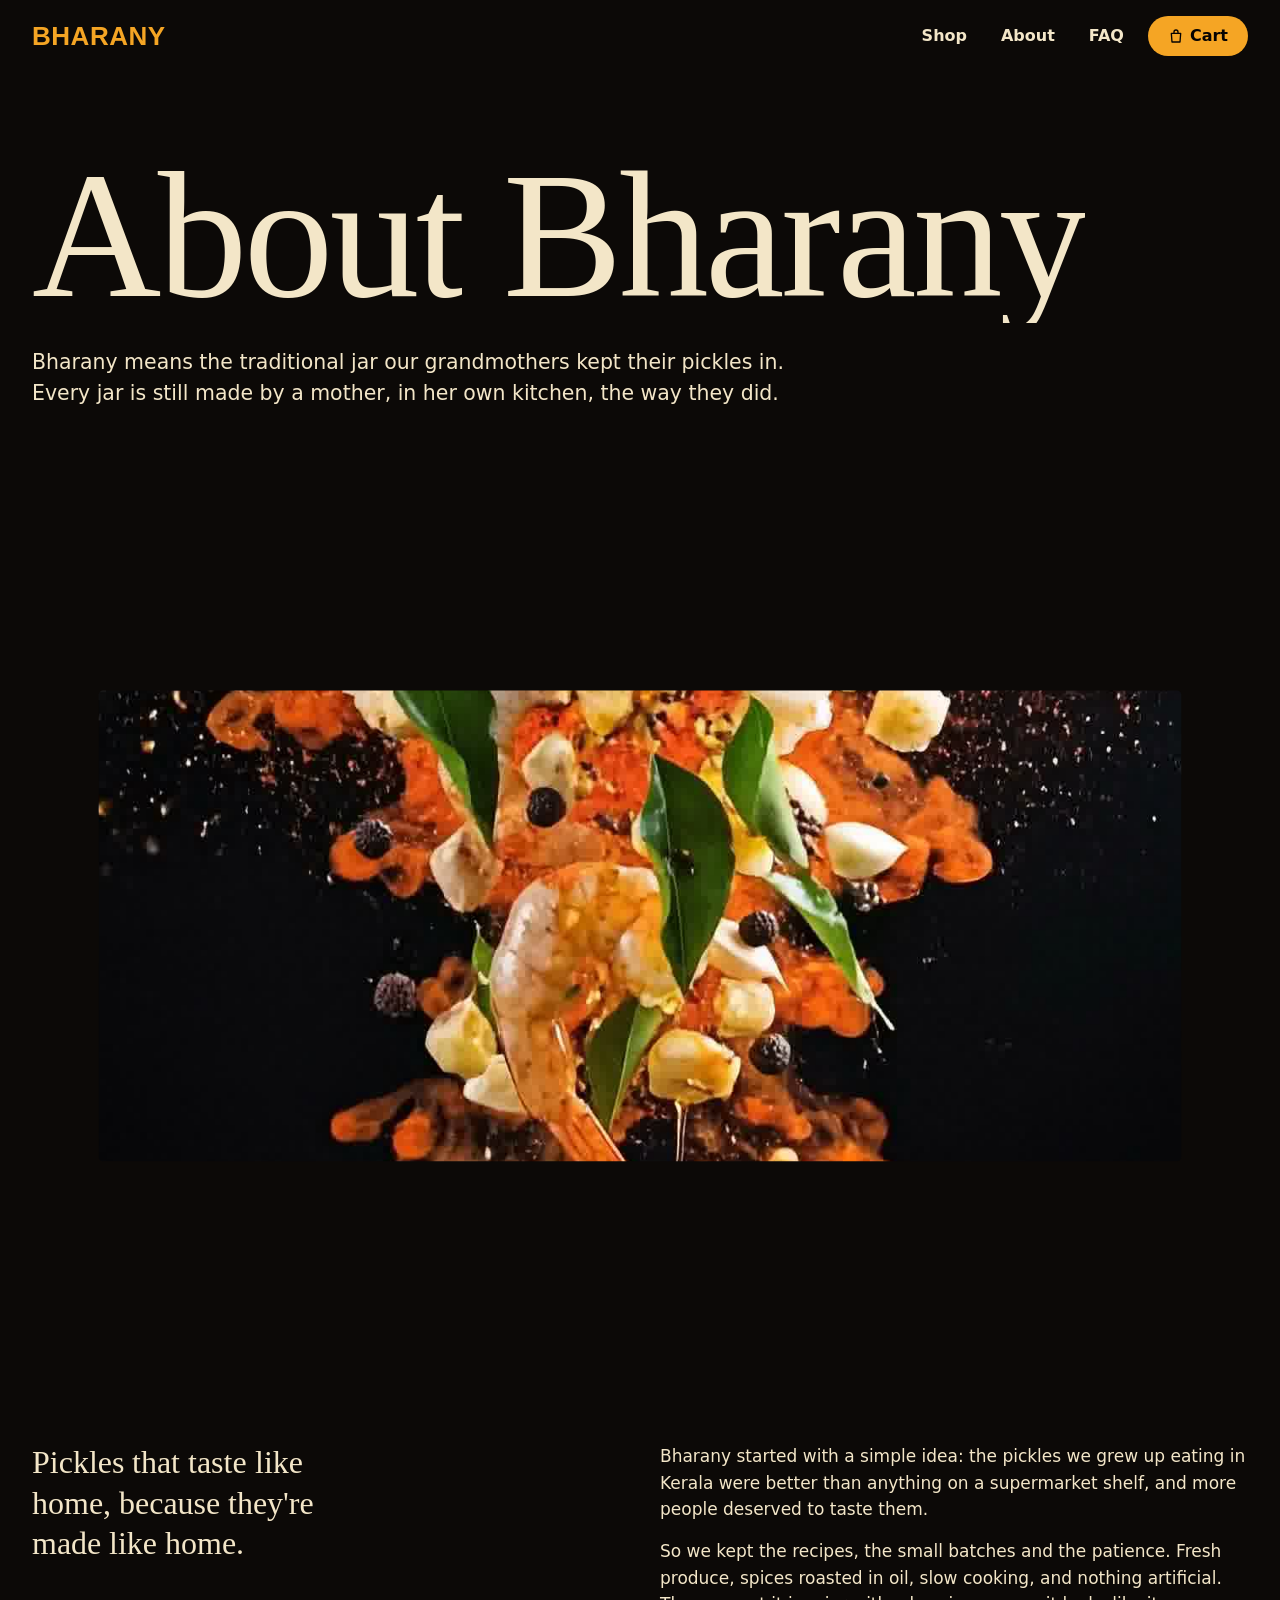
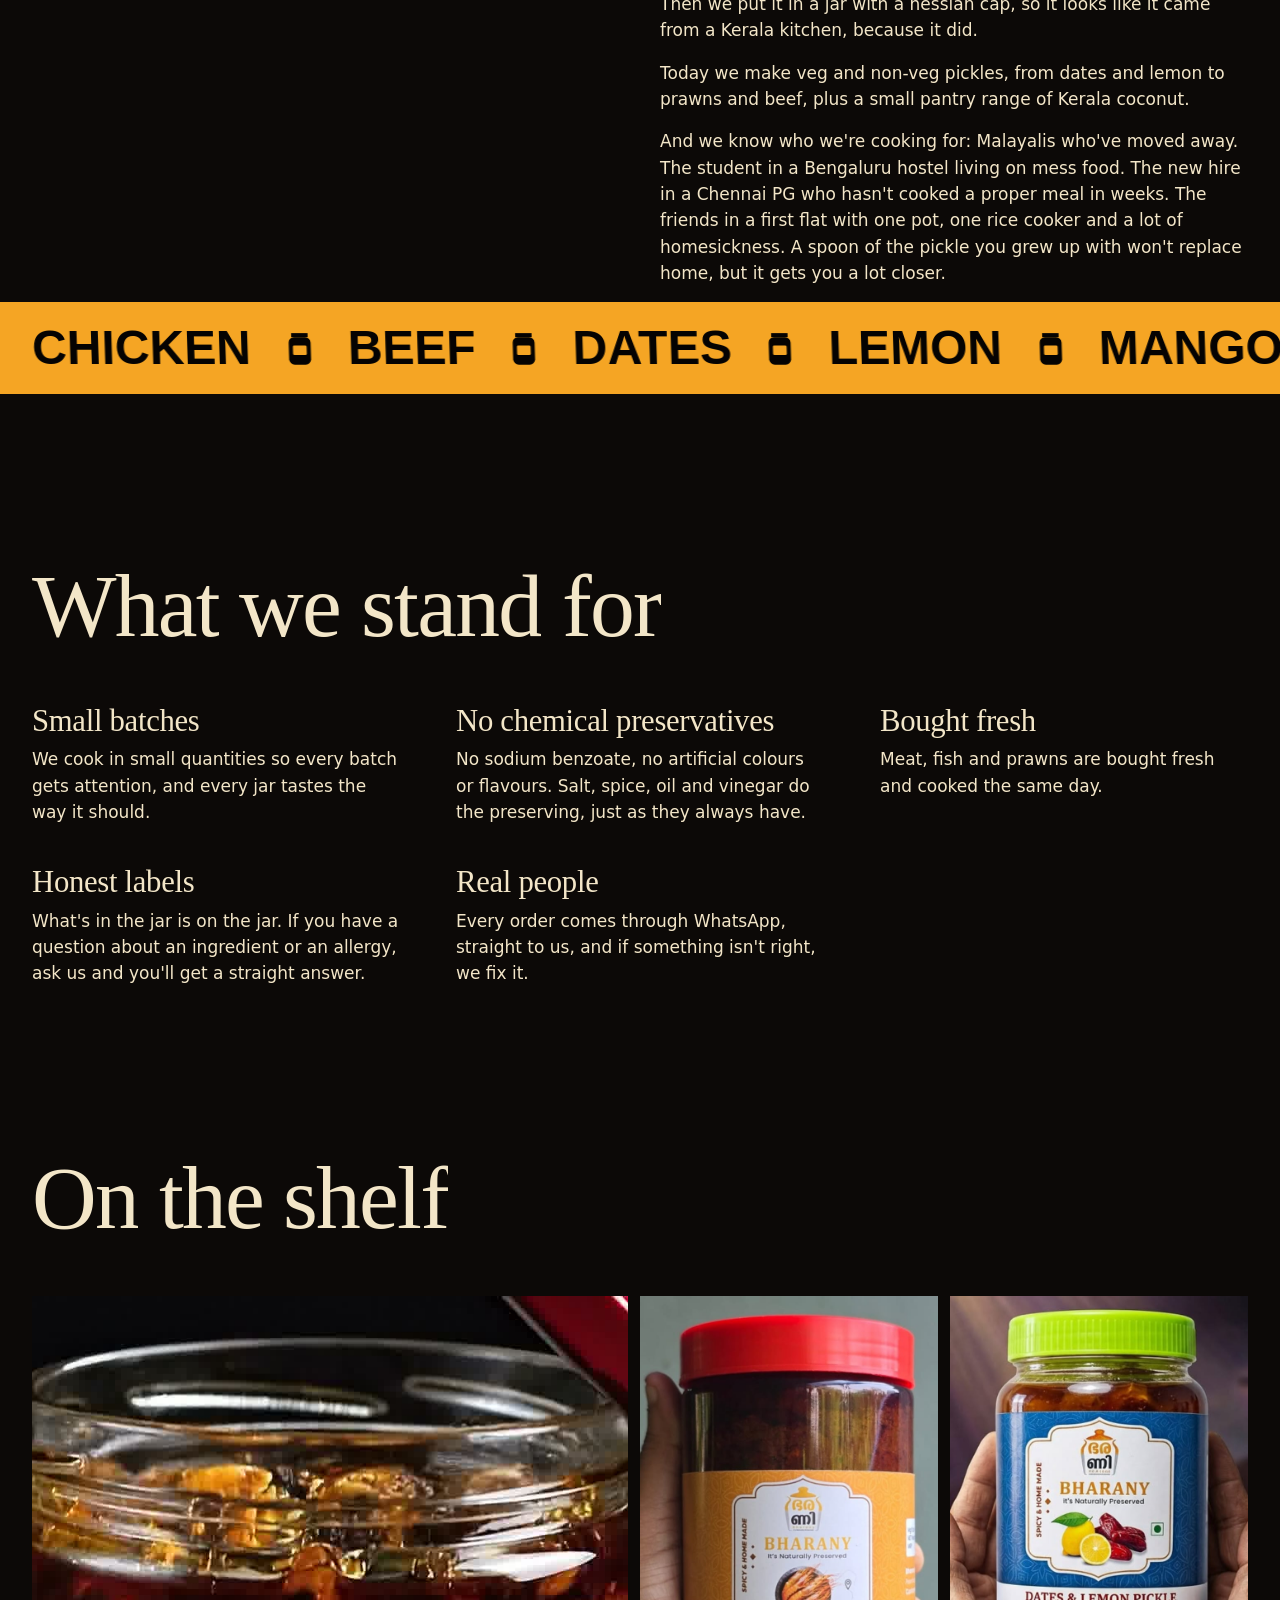
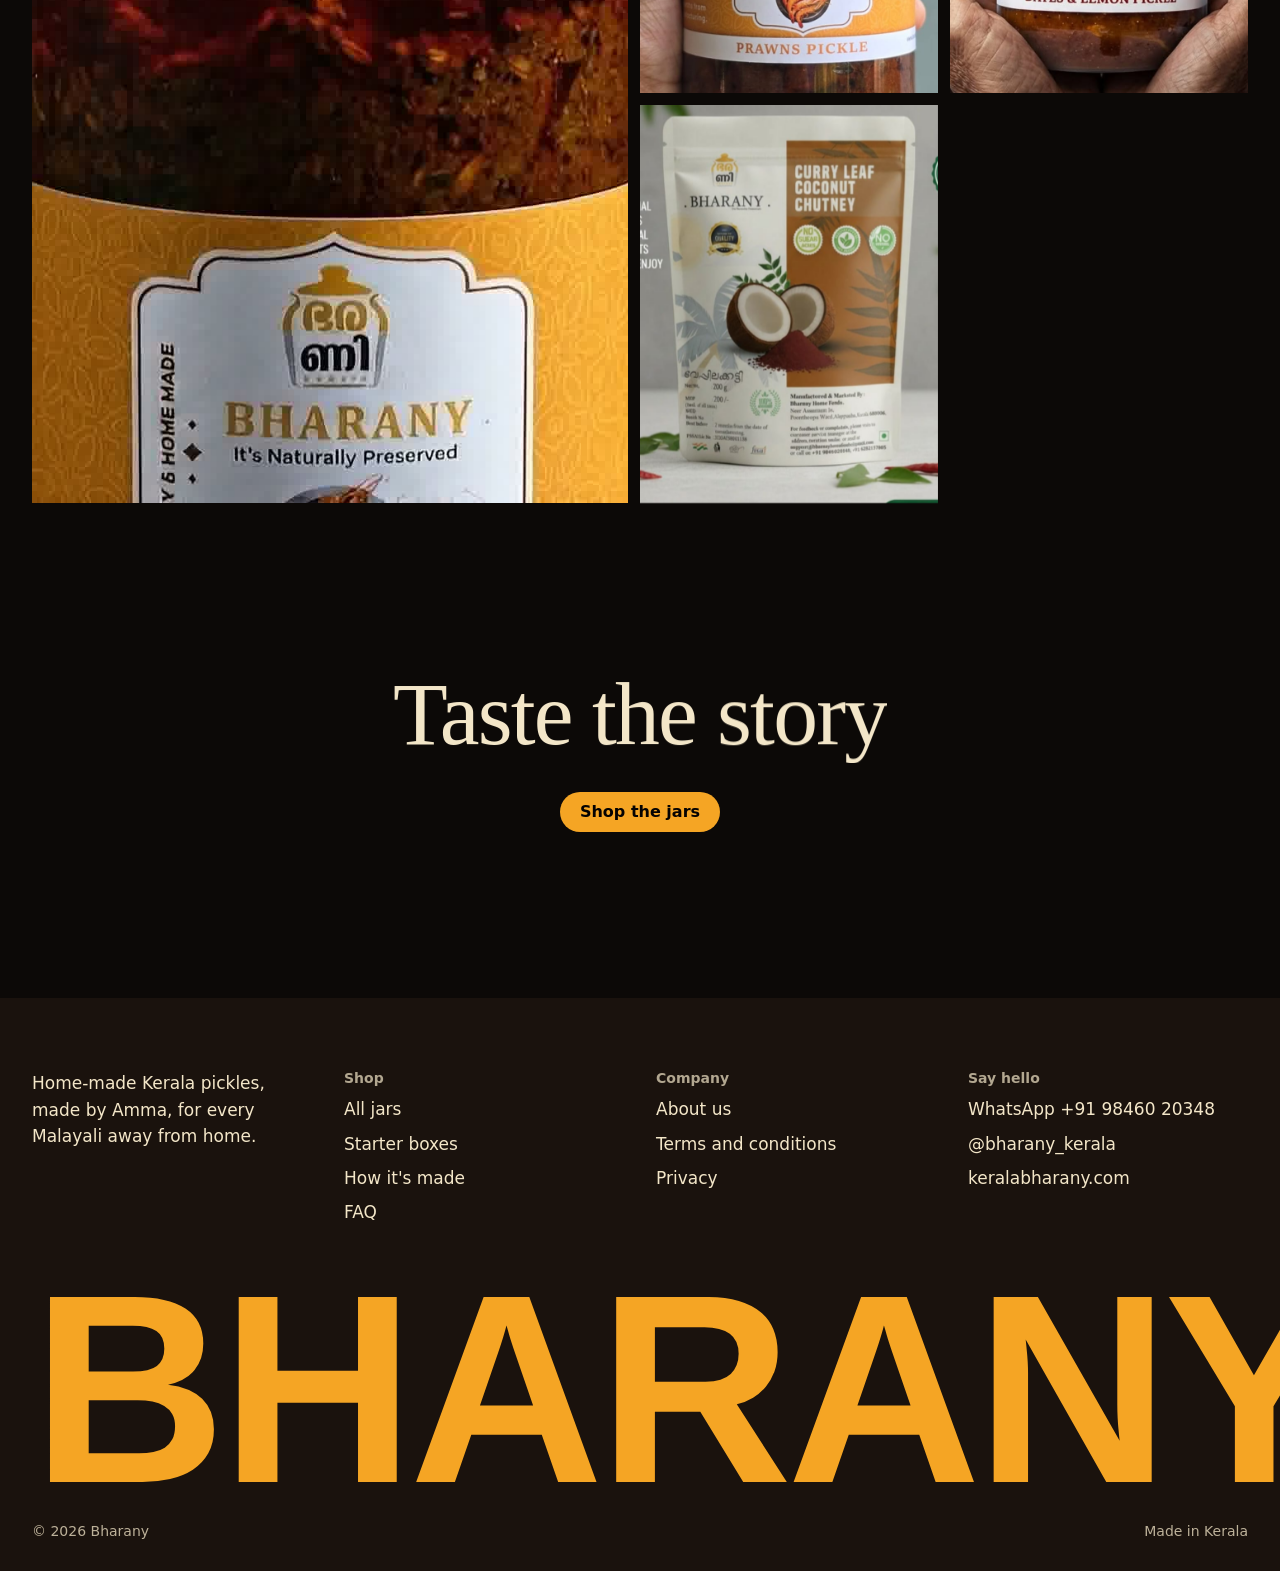
==== about.html @ 0e6d28de "Remove the remaining vibe-coded tells: Inter, 'not X' copy, hover gimmicks - Body face Inter (and Ma" ====
<!doctype html>
<html lang="en">
<head>
<meta charset="utf-8">
<meta name="viewport" content="width=device-width,initial-scale=1">
<meta http-equiv="Content-Security-Policy" content="default-src 'self'; script-src 'self' 'unsafe-inline'; style-src 'self' 'unsafe-inline' https://fonts.googleapis.com; font-src https://fonts.gstatic.com; img-src 'self' data:; connect-src 'self' https://script.google.com https://script.googleusercontent.com; object-src 'none'; base-uri 'self'; form-action 'none'">
<meta name="referrer" content="strict-origin-when-cross-origin">
<title>About Bharany</title>
<meta name="description" content="The story behind Bharany: home-made Kerala pickles for everyone who moved away from home.">
<link rel="canonical" href="https://jesvin97.github.io/-Bharany-/about.html">
<meta property="og:type" content="website">
<meta property="og:site_name" content="Bharany">
<meta property="og:title" content="About Bharany">
<meta property="og:description" content="The story behind Bharany: home-made Kerala pickles for everyone who moved away from home.">
<meta property="og:url" content="https://jesvin97.github.io/-Bharany-/about.html">
<meta property="og:image" content="https://jesvin97.github.io/-Bharany-/img/og.jpg">
<meta property="og:image:width" content="1200">
<meta property="og:image:height" content="630">
<meta property="og:locale" content="en_IN">
<meta name="twitter:card" content="summary_large_image">
<meta name="theme-color" content="#0c0907">
<link rel="preconnect" href="https://fonts.googleapis.com">
<link href="https://fonts.googleapis.com/css2?family=Antonio:wght@700&family=Fraunces:opsz,wght@9..144,500;9..144,600&family=Anek+Malayalam:wght@400;500;600&display=swap" rel="stylesheet">
<link rel="stylesheet" href="css/site.css">
<style>
.hero-img{height:78svh;overflow:hidden;position:relative;margin:var(--gap) var(--margin) 0}
.hero-img img{width:100%;height:130%;object-fit:cover;object-position:50% 40%}
.split{display:grid;gap:40px;grid-template-columns:1fr}
.split p{margin-bottom:16px}
.big{font:500 clamp(24px,2.5vw,34px)/1.2 var(--display);max-width:22ch}
@media(min-width:900px){.split{grid-template-columns:1fr 1fr}}
.values{list-style:none;padding:0;display:grid;gap:40px 56px;grid-template-columns:repeat(auto-fit,minmax(300px,1fr))}
.values h3{margin-bottom:8px}
.pics{display:grid;gap:12px;grid-template-columns:2fr 1fr 1fr}
.pics img{aspect-ratio:3/4;object-fit:cover;width:100%;height:100%}
.pics img:first-child{grid-row:span 2;aspect-ratio:auto}
@media(max-width:700px){.pics{grid-template-columns:1fr 1fr}.pics img:first-child{grid-column:span 2;grid-row:auto;aspect-ratio:4/3}}
</style>
</head>
<body>
<div class="progress"></div>
<nav>
  <a class="brand" href="index.html">BHARANY</a>
  <div class="links" id="menu">
    <a class="btn" href="index.html#products">Shop</a>
    <a class="btn m-only" href="index.html#missing-home">Starter boxes</a>
    <a class="btn m-only" href="index.html#care">Jar care</a>
    <a class="btn" href="about.html">About</a>
    <a class="btn" href="index.html#faq">FAQ</a>
    <a class="m-only wa" href="https://wa.me/919846020348" target="_blank" rel="noopener">Questions? WhatsApp +91 98460 20348</a>
  </div>
  <div class="nav-r">
    <button class="btn fill cart-btn" data-open-cart aria-label="Open cart"><svg class="bag" viewBox="0 0 24 24" aria-hidden="true"><path d="M5 8h14l-1 13H6zM9 8V6a3 3 0 0 1 6 0v2" fill="none" stroke="currentColor" stroke-width="2" stroke-linejoin="round"/></svg>Cart<span class="badge" data-cart-count hidden>0</span></button>
    <button class="btn menu-btn" aria-expanded="false" aria-controls="menu">Menu</button>
  </div>
</nav>

<section class="page-head">
  <h1 data-split>About Bharany</h1>
  <p class="lede" data-rv>Bharany means the traditional jar our grandmothers kept their pickles in. Every jar is still made by a mother, in her own kitchen, the way they did.</p>
</section>

<div class="hero-img"><img src="img/13.jpg" alt="Prawn, garlic, curry leaf and chilli" data-speed=".2"></div>

<section class="split">
  <p class="big" data-split>Pickles that taste like home, because they're made like home.</p>
  <div>
    <p data-rv>Bharany started with a simple idea: the pickles we grew up eating in Kerala were better than anything on a supermarket shelf, and more people deserved to taste them.</p>
    <p data-rv>So we kept the recipes, the small batches and the patience. Fresh produce, spices roasted in oil, slow cooking, and nothing artificial. Then we put it in a jar with a hessian cap, so it looks like it came from a Kerala kitchen, because it did.</p>
    <p data-rv>Today we make veg and non-veg pickles, from dates and lemon to prawns and beef, plus a small pantry range of Kerala coconut.</p>
    <p data-rv>And we know who we're cooking for: Malayalis who've moved away. The student in a Bengaluru hostel living on mess food. The new hire in a Chennai PG who hasn't cooked a proper meal in weeks. The friends in a first flat with one pot, one rice cooker and a lot of homesickness. A spoon of the pickle you grew up with won't replace home, but it gets you a lot closer.</p>
  </div>
</section>
<div class="marquee" aria-hidden="true"><div class="track" id="track"></div></div>

<section>
  <h2 data-split>What we stand for</h2>
  <ul class="values">
    <li data-rv><h3>Small batches</h3><p>We cook in small quantities so every batch gets attention, and every jar tastes the way it should.</p></li>
    <li data-rv><h3>No chemical preservatives</h3><p>No sodium benzoate, no artificial colours or flavours. Salt, spice, oil and vinegar do the preserving, just as they always have.</p></li>
    <li data-rv><h3>Bought fresh</h3><p>Meat, fish and prawns are bought fresh and cooked the same day.</p></li>
    <li data-rv><h3>Honest labels</h3><p>What's in the jar is on the jar. If you have a question about an ingredient or an allergy, ask us and you'll get a straight answer.</p></li>
    <li data-rv><h3>Real people</h3><p>Every order comes through WhatsApp, straight to us, and if something isn't right, we fix it.</p></li>
  </ul>
</section>

<section>
  <h2 data-split>On the shelf</h2>
  <div class="pics">
    <img data-rv src="img/14.jpg" alt="Open prawns pickle jar" loading="lazy" style="object-position:50% 20%">
    <img data-rv src="img/6.jpg" alt="Prawns pickle" loading="lazy" style="object-position:50% 24%">
    <img data-rv src="img/1.jpg" alt="Dates and lemon pickle" loading="lazy" style="object-position:50% 39%">
    <img data-rv src="img/9.jpg" alt="Curry leaf coconut chutney" loading="lazy" style="object-position:50% 34%">
  </div>
</section>

<section class="cta">
  <h2 data-split>Taste the story</h2>
  <a class="btn fill" href="index.html#products">Shop the jars</a>
</section>
<footer>
  <div class="foot">
    <div><p>Home-made Kerala pickles, made by Amma, for every Malayali away from home.</p></div>
    <div><h4>Shop</h4><ul><li><a href="index.html#products">All jars</a></li><li><a href="index.html#missing-home">Starter boxes</a></li><li><a href="index.html#story">How it's made</a></li><li><a href="index.html#faq">FAQ</a></li></ul></div>
    <div><h4>Company</h4><ul><li><a href="about.html">About us</a></li><li><a href="terms.html">Terms and conditions</a></li><li><a href="terms.html#privacy">Privacy</a></li></ul></div>
    <div><h4>Say hello</h4><ul><li><a href="https://wa.me/919846020348" target="_blank" rel="noopener">WhatsApp +91 98460 20348</a></li><li><a href="https://www.instagram.com/bharany_kerala">@bharany_kerala</a></li><li><a href="https://www.keralabharany.com">keralabharany.com</a></li></ul></div>
  </div>
  <p class="foot-name" aria-hidden="true">BHARANY</p>
  <div class="legal"><span>© <span data-year></span> Bharany</span><span>Made in Kerala</span></div>
</footer>
<div class="curtain" aria-hidden="true">BHARANY</div>
<script src="vendor/gsap.min.js"></script>
<script src="vendor/ScrollTrigger.min.js"></script>
<script src="vendor/lenis.min.js"></script>
<script src="js/motion.js"></script>
<script src="js/shop.js"></script>
<script>
const {gsap:G,reduced}=SITE;
if(G&&!reduced){
  G.from('.hero-img',{clipPath:'inset(30% 10% 30% 10% round 8px)',ease:'none',scrollTrigger:{trigger:'.hero-img',start:'top bottom',end:'top 20%',scrub:true}});
}
</script>
</body>
</html>
---- css/site.css ----
/* Shared styles for every page.
   Locks (keep these on every edit):
   - Colour: one ground (near-black), one ink (cream), one accent (label mustard) for actions, prices and the wordmark.
     The only other colours are semantic: the veg/non-veg marks and form errors.
   - Shape: surfaces and pictures are square-cornered; controls (buttons, chips, the quantity stepper) are full pills.
   - Theme: dark on every page. No section flips to light.
   - No eyebrows, index numbers, thin rules, gradients, glows, glass or emoji in the interface. */
:root{
  --ground:#0c0907; --ink:#f3e6c8; --accent:#f5a524; --surface:#1a120d; --surface-2:#241911; --deep:#050302;
  --veg:#3f9b3a; --nonveg:#b3361b; --error:#ff8a65;
  --brand:'Antonio','Bebas Neue',Impact,sans-serif;   /* the BHARANY logotype only */
  --display:'Fraunces',Georgia,'Times New Roman',serif; /* section headings */
  --body:'Anek Malayalam',system-ui,sans-serif; /* one face for English and Malayalam, by Ek Type (India) */
  --ease:cubic-bezier(.2,.7,.2,1);
  /* five sizes do the work */
  --t-display:clamp(88px,22vw,300px); --t-h2:clamp(44px,7vw,96px); --t-h3:clamp(24px,2.4vw,32px); --t-body:17px; --t-small:14px;
  --gap:clamp(120px,13vw,200px); --margin:clamp(16px,3vw,32px);
}
*{box-sizing:border-box;margin:0}
html.lenis,html.lenis body{height:auto}
.lenis.lenis-smooth{scroll-behavior:auto!important}
.lenis.lenis-stopped{overflow:hidden}
body{background:var(--ground);color:var(--ink);font:400 var(--t-body)/1.55 var(--body);overflow-x:hidden}
a{color:inherit;text-decoration:none}
img{display:block;max-width:100%}
p{max-width:62ch}
:focus-visible{outline:2px solid var(--accent);outline-offset:3px}
h1,h2,h3{font-family:var(--display);font-weight:500;color:var(--ink);letter-spacing:-.02em}
h2{font-size:var(--t-h2);line-height:1;margin-bottom:clamp(28px,4vw,48px)}
h3{font-size:var(--t-h3);line-height:1.12;letter-spacing:-.01em}
.lede{font-size:clamp(18px,1.6vw,22px);line-height:1.5}
.small{font-size:var(--t-small);line-height:1.5;color:var(--ink);opacity:.75}

/* controls: full pills, flat fills */
.btn{display:inline-block;font:600 16px/1 var(--body);cursor:pointer;border:0;padding:12px 20px;border-radius:9999px;
  background:var(--surface-2);color:var(--ink);transition:background .15s,color .15s,transform .15s}
.btn:hover{background:#33241a}
.btn:active{transform:scale(.97)}
.btn.fill,.btn[aria-pressed=true]{background:var(--accent);color:var(--deep)}
.btn.fill:hover{background:#ffb83d}
.btn.block{display:block;width:100%;text-align:center;padding:16px}
.tag{font:600 14px/1 var(--body);color:var(--ink);background:var(--surface-2);padding:6px 10px;border-radius:9999px;width:fit-content;display:inline-flex;align-items:center}

/* nav: one line, wordmark + a few links + cart. Hides on scroll down (motion.js) */
nav{position:fixed;inset:0 0 auto 0;z-index:20;display:flex;gap:10px;align-items:center;padding:14px var(--margin);height:72px;transition:transform .4s var(--ease),background .3s}
nav.solid{background:var(--ground)}
nav.away{transform:translateY(-110%)}
.brand{font:700 26px/1 var(--brand);letter-spacing:.02em;color:var(--accent)}
.links{display:flex;gap:6px;margin-left:auto}
.links .btn{background:none;padding:10px 14px}
.links .btn:hover{background:var(--surface-2)}
.nav-r{display:flex;gap:8px;align-items:center}
.m-only{display:none}
.cart-btn{position:relative}
.badge{position:absolute;top:-6px;right:-6px;min-width:22px;height:22px;border-radius:11px;background:var(--accent);color:var(--deep);font:700 13px/22px var(--body);text-align:center;padding:0 5px}
.badge[hidden]{display:none}
.menu-btn{display:none}
.bag{width:16px;height:16px;vertical-align:-3px;margin-right:6px}
.progress{position:fixed;inset:0 0 auto;height:3px;background:var(--accent);transform-origin:0 50%;transform:scaleX(0);z-index:30}

section{max-width:1440px;margin:auto;padding:var(--gap) var(--margin) 0}
/* a whole band in the surface tone, edge to edge; separates sections without a line */
.band{background:var(--surface);margin-top:var(--gap)}
.band>section{padding-top:var(--gap);padding-bottom:var(--gap)}

/* split-text: words slide up out of a clipped line */
.w{display:inline-block;overflow:hidden;vertical-align:top;padding-bottom:.06em}
.w>span{display:inline-block;will-change:transform}

.marquee{overflow:hidden;padding:22px 0;background:var(--accent);color:var(--deep)}
.track{display:flex;gap:32px;width:max-content;font:700 clamp(28px,4vw,48px)/1 var(--brand);text-transform:uppercase;align-items:center;will-change:transform}
.track span{display:flex;align-items:center;gap:32px;white-space:nowrap}
.track svg{height:.8em;width:auto}

/* inner page header */
.page-head{padding-top:160px}
.page-head h1{font-size:clamp(64px,14vw,190px);line-height:.85;margin-bottom:24px}

/* long-form text (terms) */
.prose{max-width:760px;margin:auto;font-size:var(--t-body);line-height:1.65}
.prose h2{font-size:clamp(28px,4vw,40px);margin:64px 0 16px}
.prose p,.prose ul{margin-bottom:14px}
.prose ul{padding-left:20px}
.prose a{color:var(--accent);text-decoration:underline}
.toc{display:flex;flex-wrap:wrap;gap:8px;margin-bottom:32px}

/* FAQ: each question is its own filled block, no rules between rows */
.faq-list{display:grid;gap:8px}
.faq details{background:var(--surface);padding:22px 24px}
.faq summary{font:500 var(--t-h3)/1.2 var(--display);cursor:pointer;list-style:none;display:flex;justify-content:space-between;gap:16px}
.faq summary::-webkit-details-marker{display:none}
.faq summary::after{content:"+";color:var(--accent);transition:transform .3s var(--ease)}
.faq details[open] summary::after{transform:rotate(45deg)}
.faq .a{overflow:hidden}
.faq .a p{padding-top:12px}

.cta{text-align:center;padding-bottom:var(--gap)}
.cta h2{margin-bottom:28px}
.cta p{margin:18px auto 0}
footer{background:var(--surface);padding:72px var(--margin) 28px}
.foot{max-width:1440px;margin:auto;display:grid;gap:32px;grid-template-columns:repeat(auto-fit,minmax(200px,1fr))}
footer h4{font:600 var(--t-small) var(--body);opacity:.7;margin-bottom:10px}
footer ul{list-style:none;padding:0;display:grid;gap:8px}
footer a:hover{color:var(--accent)}
.foot-name{max-width:1440px;margin:56px auto 0;font:700 clamp(80px,21vw,320px)/.8 var(--brand);color:var(--accent);letter-spacing:-.02em}
.legal{max-width:1440px;margin:24px auto 0;display:flex;justify-content:space-between;flex-wrap:wrap;gap:8px;font-size:var(--t-small);opacity:.75}

/* page-transition curtain */
.curtain{position:fixed;inset:0;background:var(--accent);z-index:50;transform:scaleY(0);transform-origin:50% 100%;pointer-events:none;
  display:grid;place-items:center;font:700 clamp(48px,10vw,120px)/1 var(--brand);color:var(--deep)}
@media(prefers-reduced-motion:reduce){.curtain{display:none}nav{transition:none}}

/* phones: full-screen menu */
@media(max-width:760px){
  nav{padding:12px 16px;height:64px}
  .menu-btn{display:inline-block}
  .links{position:fixed;inset:0;z-index:-1;background:var(--ground);flex-direction:column;justify-content:center;align-items:flex-start;gap:2px;padding:96px 24px 40px;margin:0;
    visibility:hidden;clip-path:circle(0 at calc(100% - 40px) 34px);transition:clip-path .6s var(--ease),visibility 0s .6s}
  .links.open{visibility:visible;clip-path:circle(150% at calc(100% - 40px) 34px);transition:clip-path .6s var(--ease)}
  .links .m-only{display:inline-block}
  .links .wa{margin-top:28px;font-size:16px;text-decoration:underline}
  .nav-r{margin-left:auto}
  .links .btn{padding:4px 0;font:500 clamp(40px,11vw,56px)/1.15 var(--display);background:none!important}
  nav.menu-open{transform:none!important;background:transparent}
  .page-head{padding-top:120px}
  .band>section{padding-bottom:var(--gap)}
}
@media(prefers-reduced-motion:reduce){.links{transition:none!important}}

/* cart drawer */
.drawer{position:fixed;inset:0;z-index:40}
.drawer[hidden]{display:none}
.drawer-bg{position:absolute;inset:0;background:#000c}
.drawer-panel{position:absolute;inset:0 0 0 auto;width:min(440px,100vw);background:var(--surface);display:flex;flex-direction:column}
.drawer-panel>header,.drawer-panel>footer{padding:20px;display:flex;flex-direction:column;gap:10px}
.drawer-panel>header{flex-direction:row;justify-content:space-between;align-items:center}
.drawer-panel>footer{background:var(--surface-2)}
.drawer-panel h3{font-size:36px}
.drawer-items{flex:1;overflow:auto;padding:4px 20px;overscroll-behavior:contain;display:grid;gap:8px;align-content:start}
.line{display:grid;grid-template-columns:64px 1fr auto;gap:12px;align-items:center;padding:10px;background:var(--surface-2)}
.line img{width:64px;height:80px;object-fit:cover}
.line b{font:600 18px/1.2 var(--display);display:block}
.line small{display:block;margin:4px 0 8px;font-size:var(--t-small);opacity:.8}
.qty{display:inline-flex;align-items:center;background:var(--ground);border-radius:9999px}
.qty button{background:none;border:0;color:var(--ink);font:700 18px var(--body);width:38px;height:36px;cursor:pointer}
.qty span{min-width:22px;text-align:center}
.sum{display:flex;justify-content:space-between;font:600 22px var(--display)}
.note{font-size:var(--t-small);line-height:1.5;opacity:.8}
.empty{padding:40px 0;text-align:center}
.toast{position:fixed;left:50%;top:84px;transform:translate(-50%,-30px);opacity:0;background:var(--accent);color:var(--deep);padding:12px 20px;border-radius:9999px;font:600 16px var(--body);z-index:45;transition:transform .4s var(--ease),opacity .4s,visibility 0s .4s;visibility:hidden;max-width:calc(100vw - 32px);text-align:center}
.toast.on{transform:translate(-50%,0);opacity:1;visibility:visible;transition:transform .4s var(--ease)}

/* forms: real fields keep their outline */
select,input,textarea{font:400 16px var(--body);color:var(--ink);background:var(--deep);border:1px solid #f3e6c844;border-radius:0;padding:12px;width:100%}
select:focus,input:focus,textarea:focus{border-color:var(--accent);outline:none}
label{display:flex;flex-direction:column;gap:6px;font:600 var(--t-small) var(--body)}
.resize{width:auto;padding:3px 6px;font-size:14px;display:inline-block;margin-right:2px}

/* sale bar: a real, time-limited offer switched on in the settings sheet */
.salebar{position:fixed;inset:0 0 auto;z-index:25;height:48px;display:flex;align-items:center;justify-content:center;gap:16px;padding:0 var(--margin);background:var(--accent);color:var(--deep);font-size:var(--t-small)}
.salebar b{font-weight:600}
.salebar .cd{font-variant-numeric:tabular-nums;font-weight:600}
.salebar .btn{background:var(--deep);color:var(--accent);padding:8px 14px}
.has-sale nav{top:48px}
.has-sale .page-head{padding-top:200px}
@media(max-width:560px){.salebar{gap:10px;height:52px;justify-content:space-between}.salebar .cd>span:first-child{display:none}.salebar b{max-width:40%;line-height:1.2}}

/* phone bottom bar: Shop, Boxes, Cart, WhatsApp */
.tabbar{display:none}
@media(max-width:760px){
  .tabbar{display:grid;grid-template-columns:repeat(4,1fr);position:fixed;inset:auto 0 0;z-index:22;background:var(--surface);padding:6px 16px calc(6px + env(safe-area-inset-bottom))}
  .tabbar a,.tabbar button{display:flex;align-items:center;justify-content:center;gap:6px;min-height:48px;font:600 15px var(--body);color:var(--ink);background:none;border:0;border-radius:9999px;cursor:pointer}
  .tabbar button{background:var(--accent);color:var(--deep)}
  .tab-count{background:var(--deep);color:var(--accent);border-radius:11px;min-width:22px;height:22px;font-size:13px;line-height:22px}
  .tab-count[hidden]{display:none}
  body{padding-bottom:72px}
  .nav-r .cart-btn{display:none}
  .toast{top:auto;bottom:88px}
}
.has-sale .hero-copy{top:calc(13svh + 48px)}
@media(max-width:560px){.has-sale .hero-copy{top:calc(13svh + 52px)}}
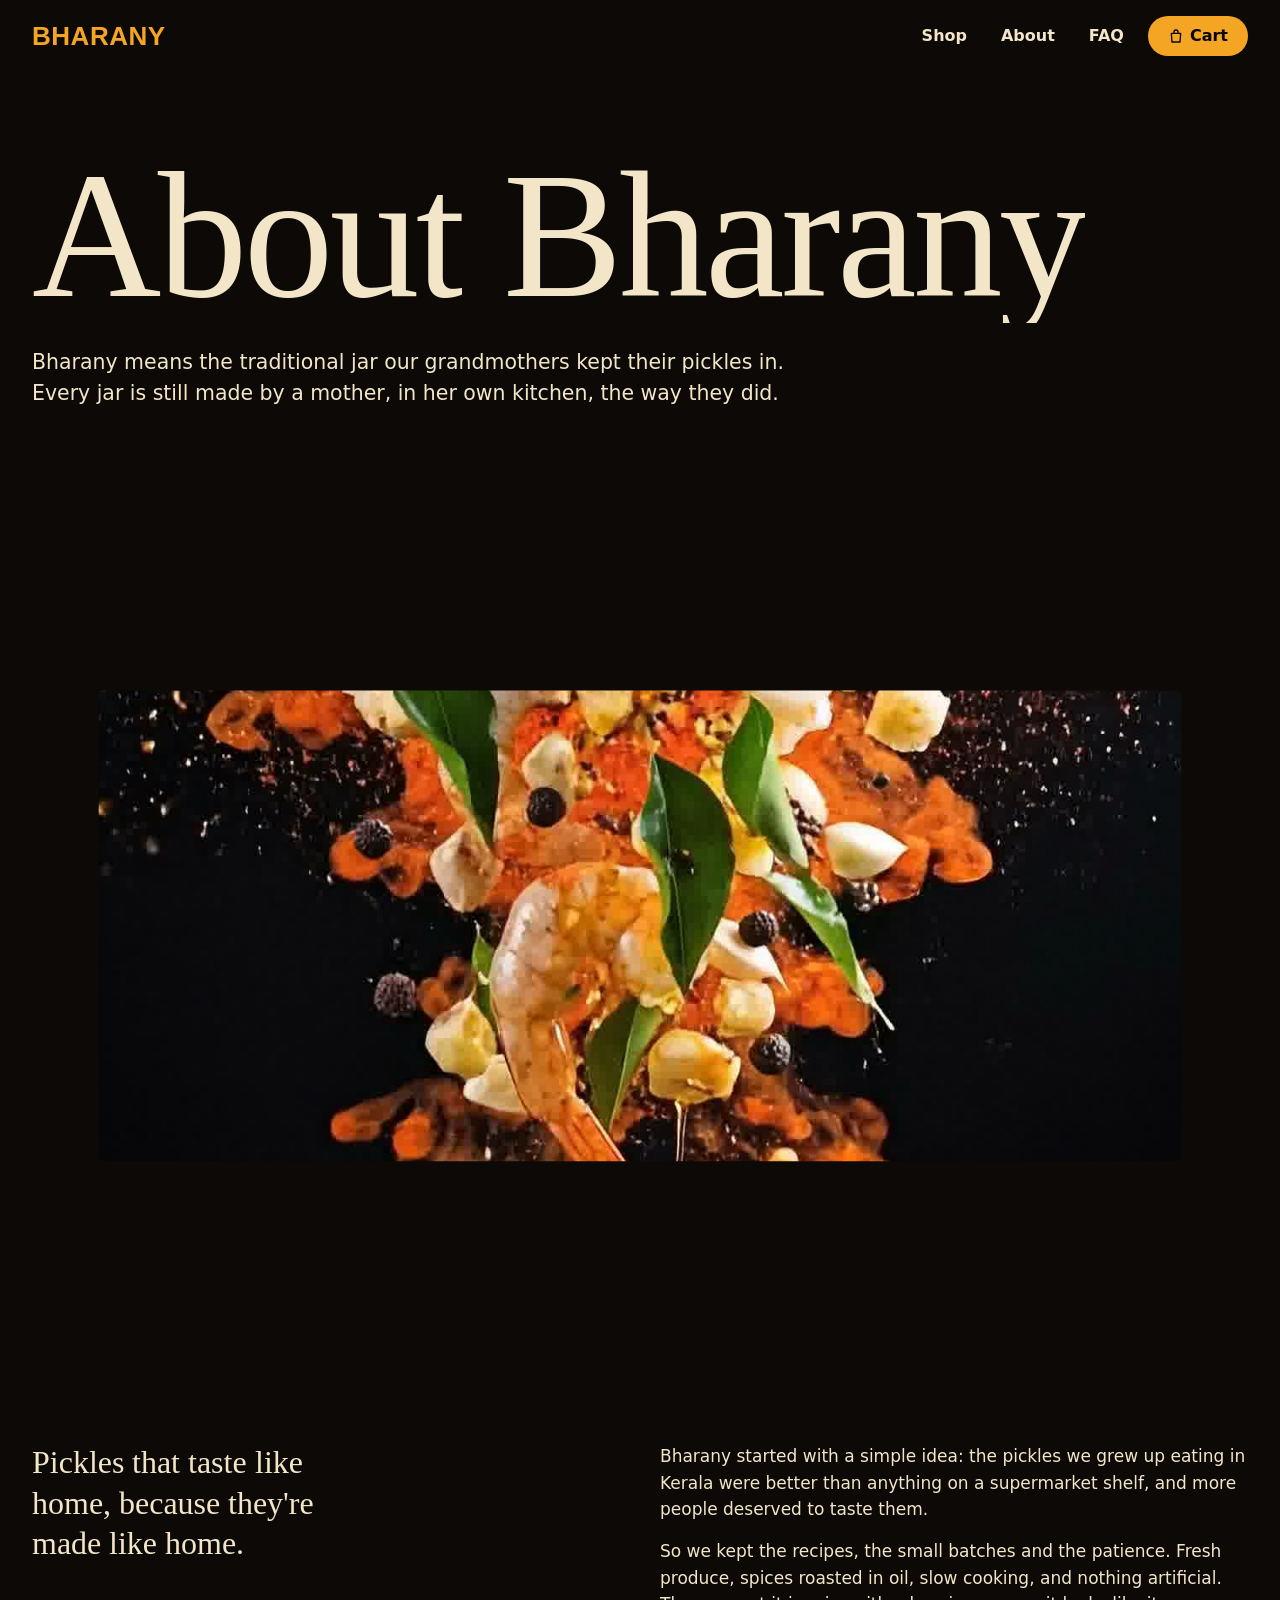
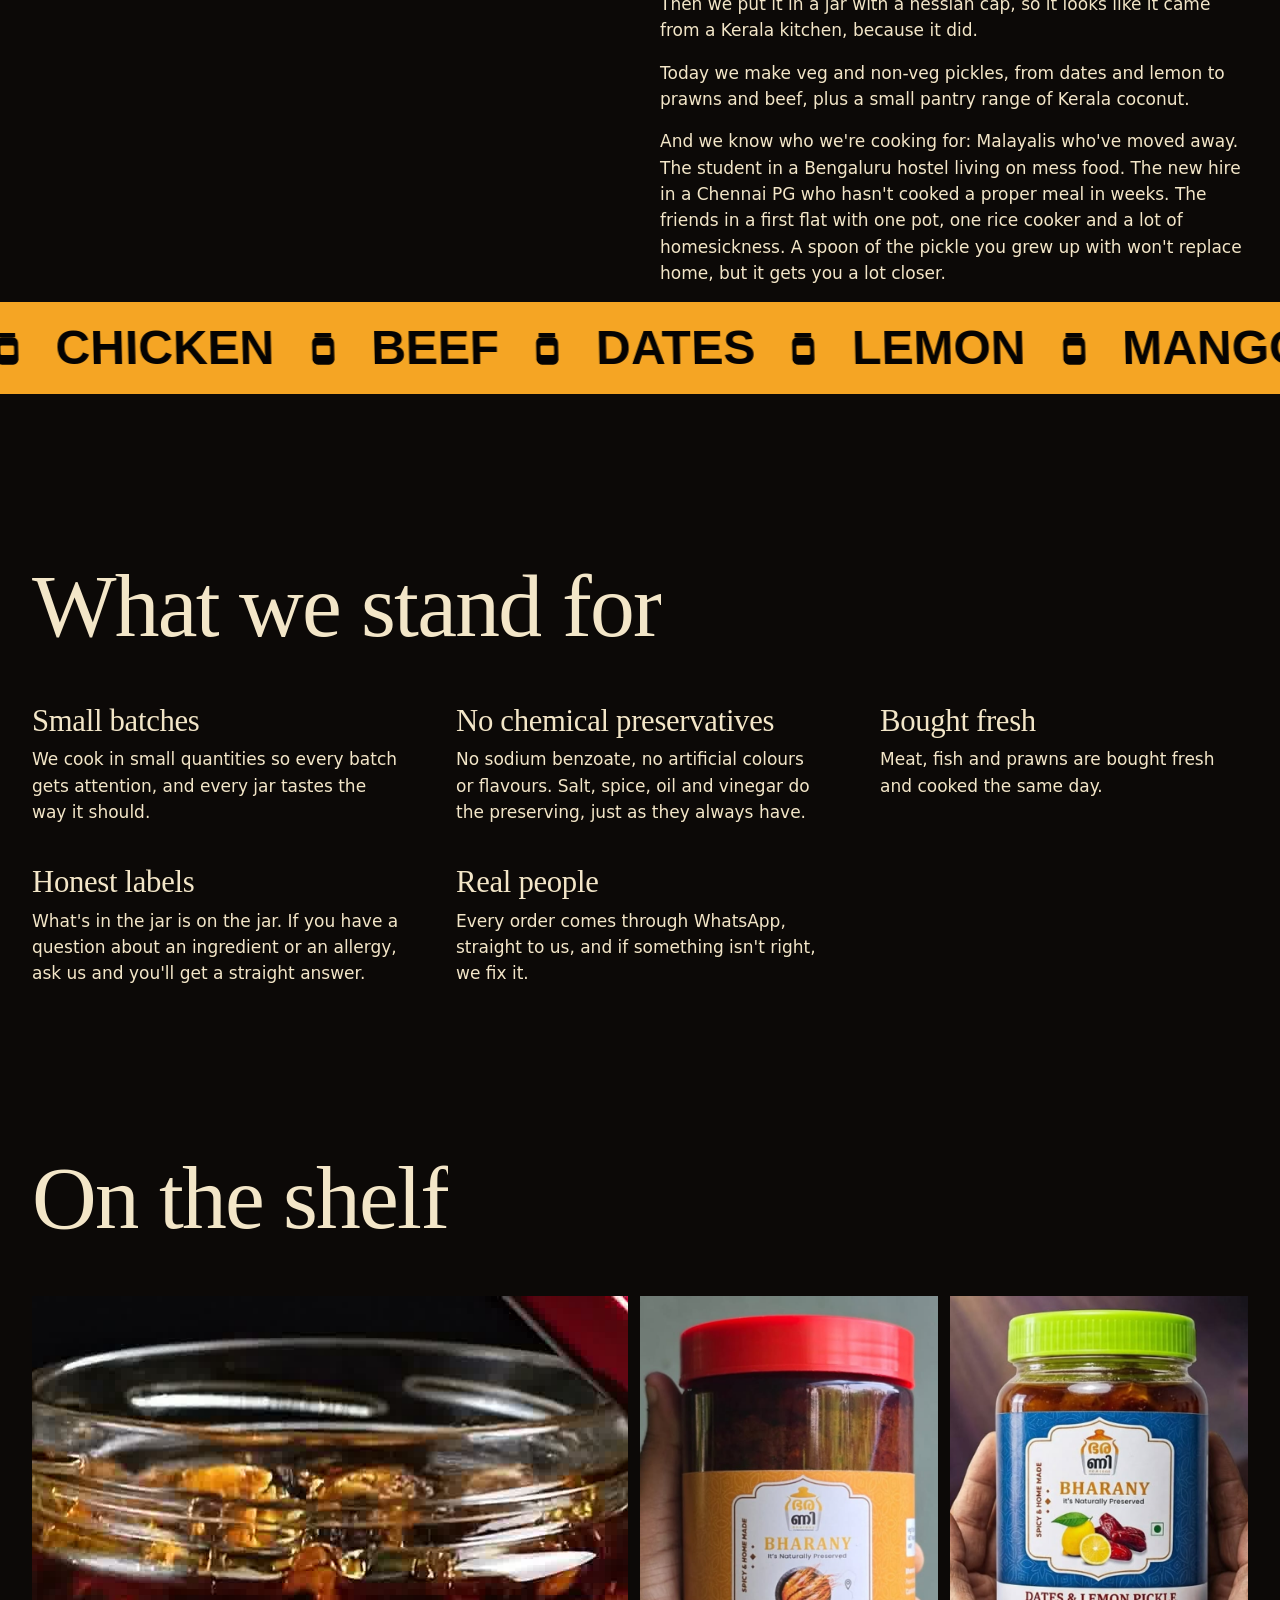
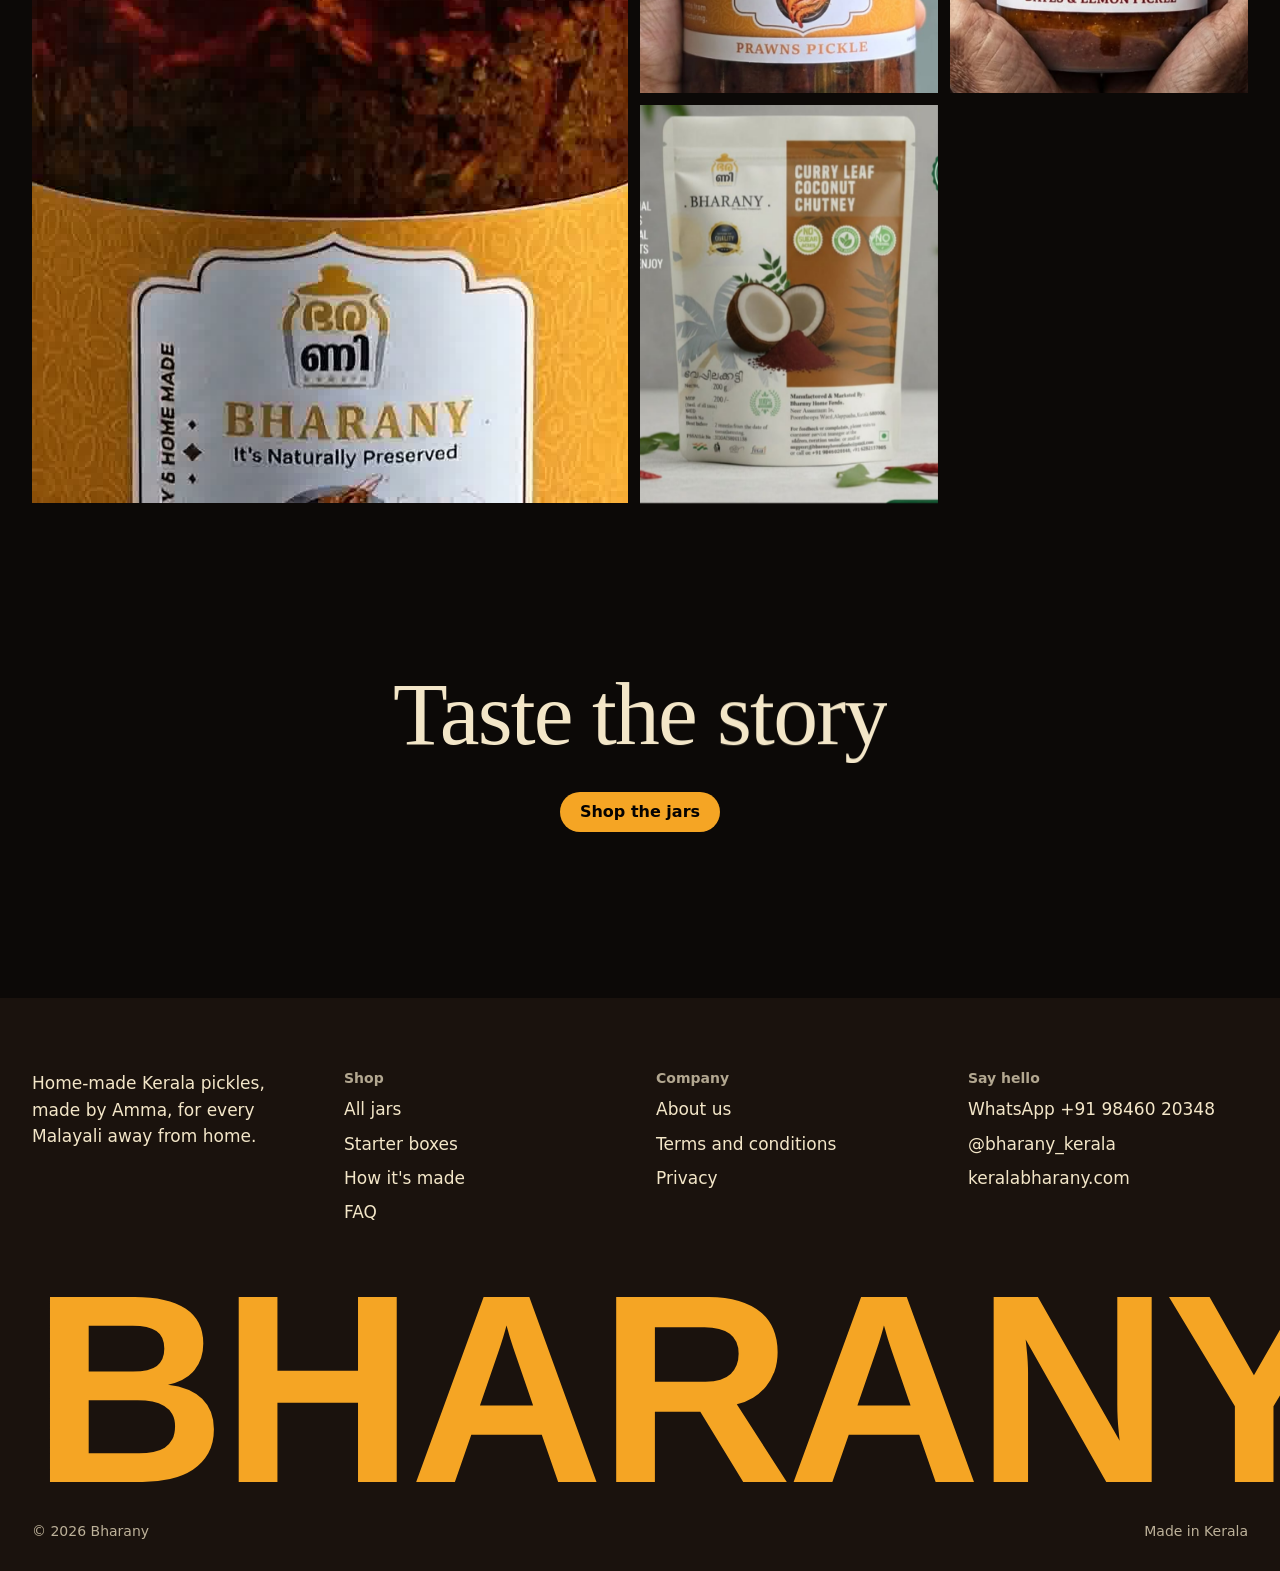
==== commit 28e42844: "Terms and privacy as plain legal documents: contents sidebar, numbered sections; privacy moved to it" ====
--- a/about.html
+++ b/about.html
@@ -102,7 +102,7 @@
   <div class="foot">
     <div><p>Home-made Kerala pickles, made by Amma, for every Malayali away from home.</p></div>
     <div><h4>Shop</h4><ul><li><a href="index.html#products">All jars</a></li><li><a href="index.html#missing-home">Starter boxes</a></li><li><a href="index.html#story">How it's made</a></li><li><a href="index.html#faq">FAQ</a></li></ul></div>
-    <div><h4>Company</h4><ul><li><a href="about.html">About us</a></li><li><a href="terms.html">Terms and conditions</a></li><li><a href="terms.html#privacy">Privacy</a></li></ul></div>
+    <div><h4>Company</h4><ul><li><a href="about.html">About us</a></li><li><a href="terms.html">Terms and conditions</a></li><li><a href="privacy.html">Privacy</a></li></ul></div>
     <div><h4>Say hello</h4><ul><li><a href="https://wa.me/919846020348" target="_blank" rel="noopener">WhatsApp +91 98460 20348</a></li><li><a href="https://www.instagram.com/bharany_kerala">@bharany_kerala</a></li><li><a href="https://www.keralabharany.com">keralabharany.com</a></li></ul></div>
   </div>
   <p class="foot-name" aria-hidden="true">BHARANY</p>
--- a/css/site.css
+++ b/css/site.css
@@ -165,17 +165,5 @@
 .has-sale .page-head{padding-top:200px}
 @media(max-width:560px){.salebar{gap:10px;height:52px;justify-content:space-between}.salebar .cd>span:first-child{display:none}.salebar b{max-width:40%;line-height:1.2}}
 
-/* phone bottom bar: Shop, Boxes, Cart, WhatsApp */
-.tabbar{display:none}
-@media(max-width:760px){
-  .tabbar{display:grid;grid-template-columns:repeat(4,1fr);position:fixed;inset:auto 0 0;z-index:22;background:var(--surface);padding:6px 16px calc(6px + env(safe-area-inset-bottom))}
-  .tabbar a,.tabbar button{display:flex;align-items:center;justify-content:center;gap:6px;min-height:48px;font:600 15px var(--body);color:var(--ink);background:none;border:0;border-radius:9999px;cursor:pointer}
-  .tabbar button{background:var(--accent);color:var(--deep)}
-  .tab-count{background:var(--deep);color:var(--accent);border-radius:11px;min-width:22px;height:22px;font-size:13px;line-height:22px}
-  .tab-count[hidden]{display:none}
-  body{padding-bottom:72px}
-  .nav-r .cart-btn{display:none}
-  .toast{top:auto;bottom:88px}
-}
 .has-sale .hero-copy{top:calc(13svh + 48px)}
 @media(max-width:560px){.has-sale .hero-copy{top:calc(13svh + 52px)}}
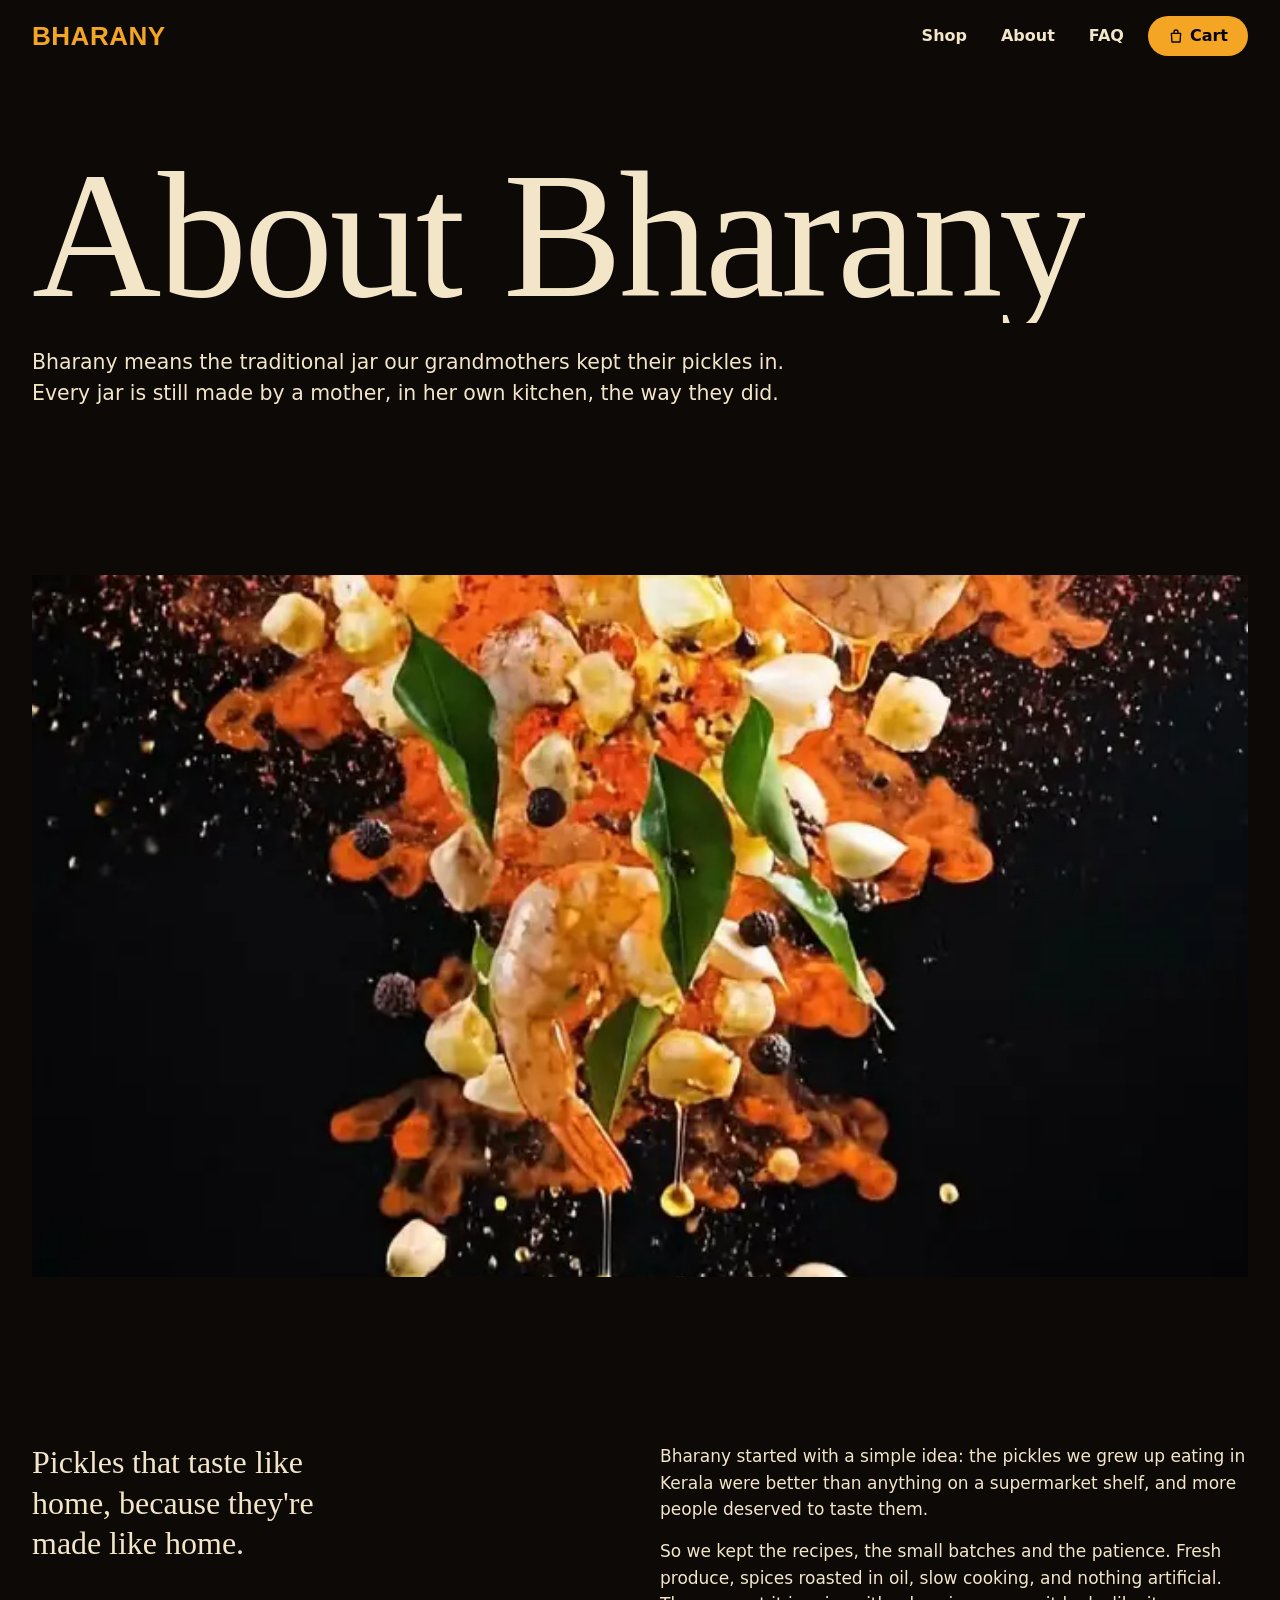
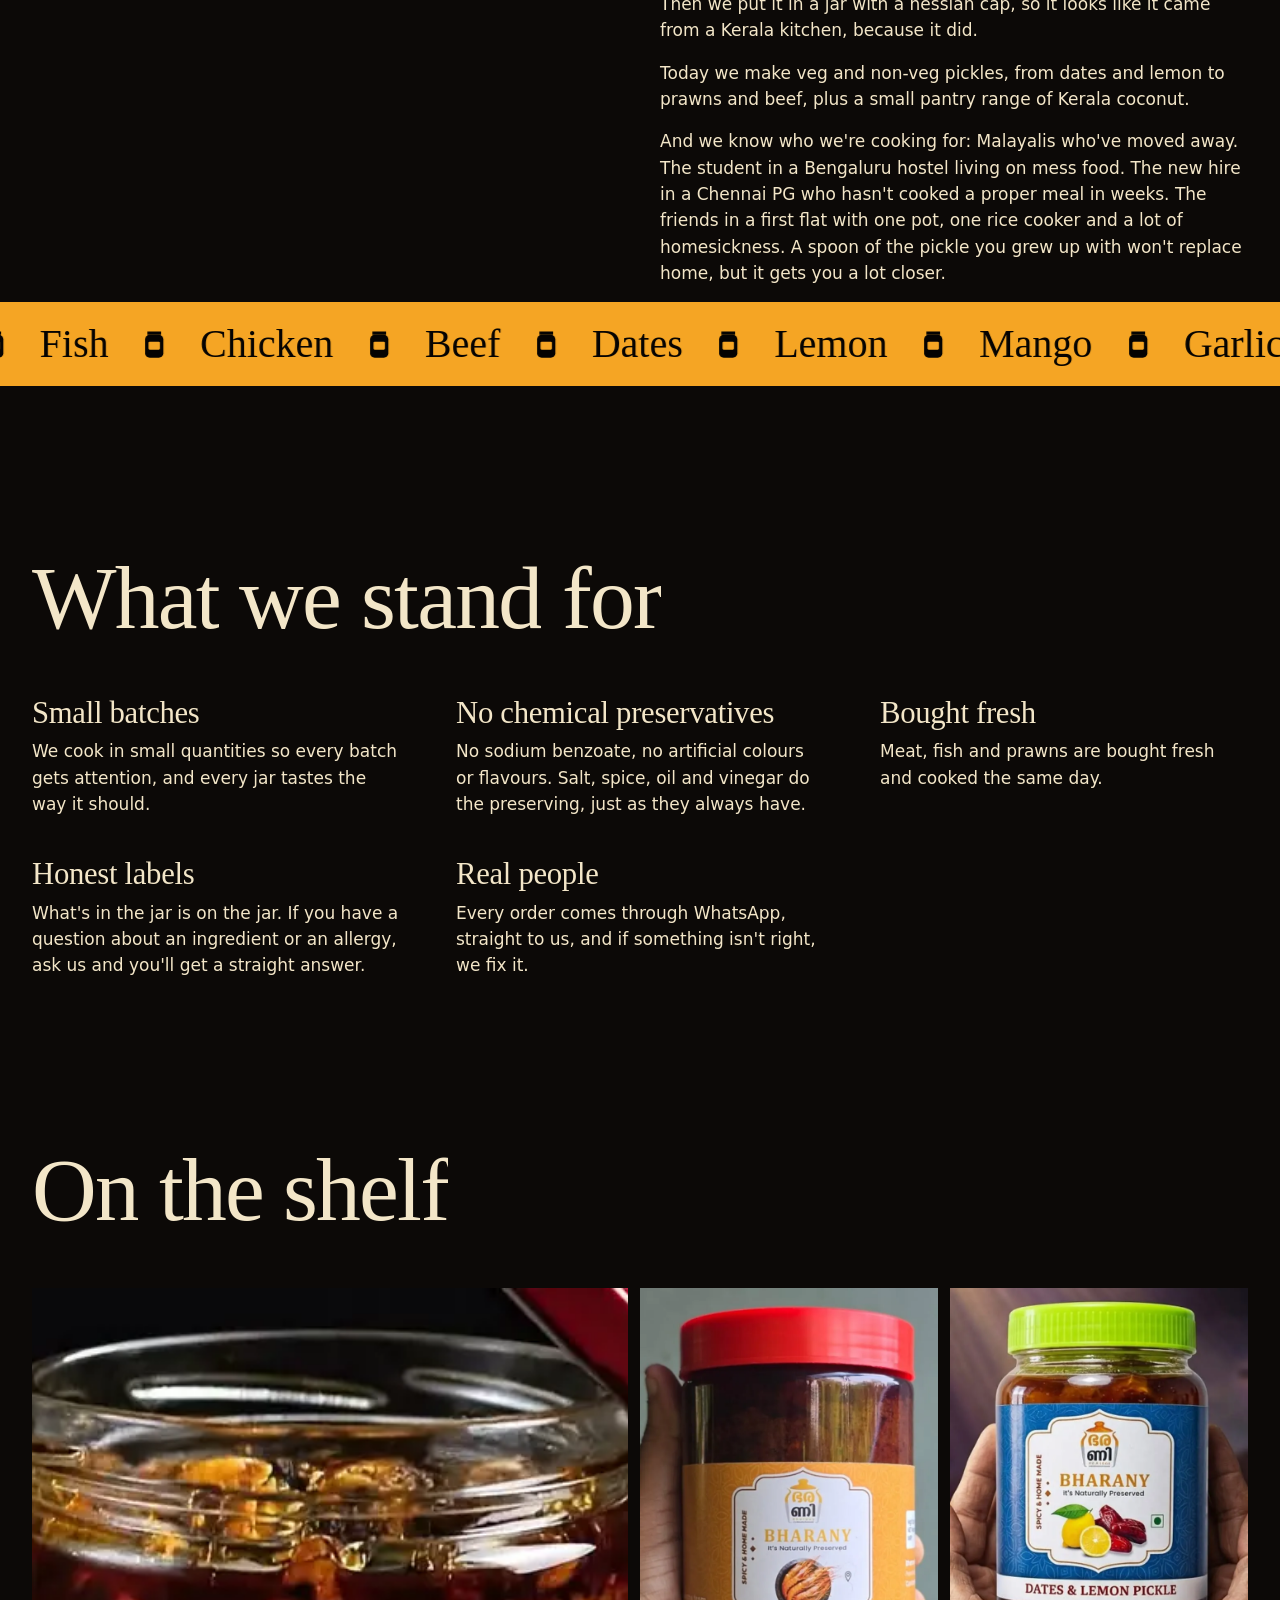
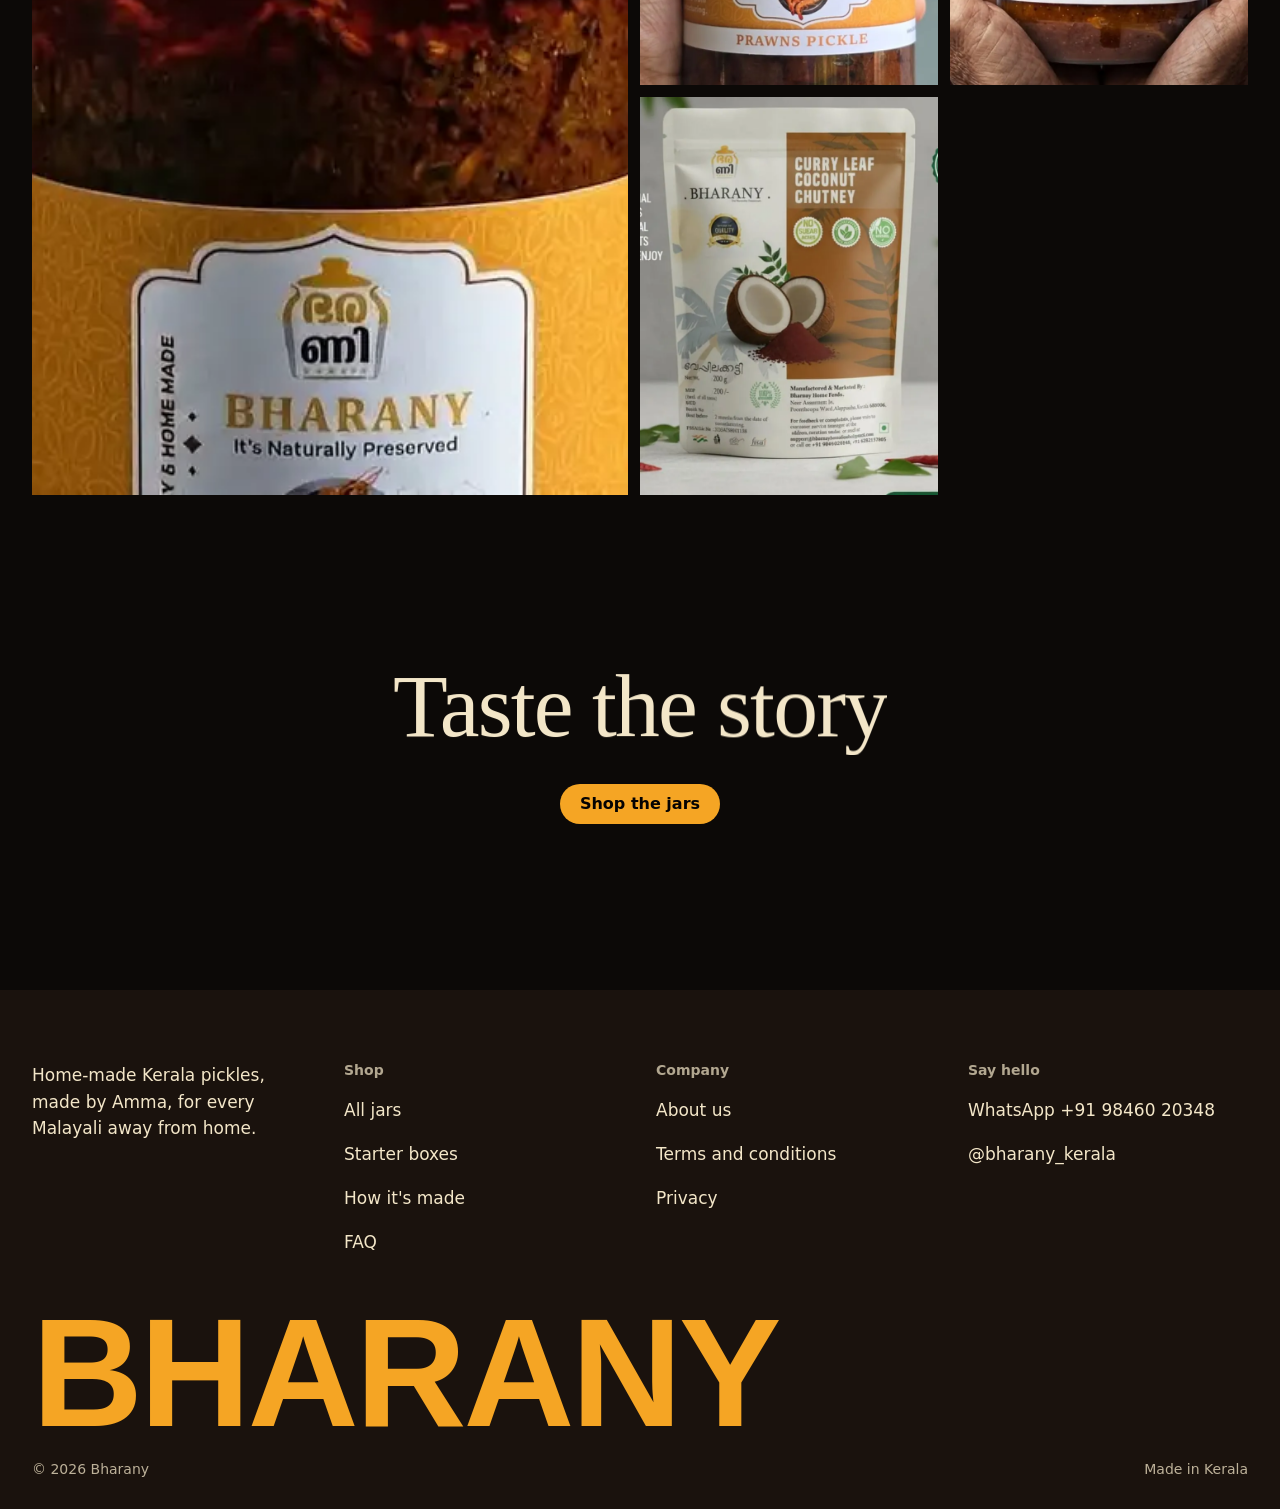
==== commit 714a3c50: "UI/UX audit fixes (38 items) Bugs: [hidden] now always hides (empty-cart Checkout, empty Best seller" ====
--- a/about.html
+++ b/about.html
@@ -60,7 +60,7 @@
   <p class="lede" data-rv>Bharany means the traditional jar our grandmothers kept their pickles in. Every jar is still made by a mother, in her own kitchen, the way they did.</p>
 </section>
 
-<div class="hero-img"><img src="img/13.jpg" alt="Prawn, garlic, curry leaf and chilli" data-speed=".2"></div>
+<div class="hero-img"><img src="img/13.webp" alt="Prawn, garlic, curry leaf and chilli" data-speed=".2"></div>
 
 <section class="split">
   <p class="big" data-split>Pickles that taste like home, because they're made like home.</p>
@@ -87,10 +87,10 @@
 <section>
   <h2 data-split>On the shelf</h2>
   <div class="pics">
-    <img data-rv src="img/14.jpg" alt="Open prawns pickle jar" loading="lazy" style="object-position:50% 20%">
-    <img data-rv src="img/6.jpg" alt="Prawns pickle" loading="lazy" style="object-position:50% 24%">
-    <img data-rv src="img/1.jpg" alt="Dates and lemon pickle" loading="lazy" style="object-position:50% 39%">
-    <img data-rv src="img/9.jpg" alt="Curry leaf coconut chutney" loading="lazy" style="object-position:50% 34%">
+    <img data-rv src="img/14.webp" alt="Open prawns pickle jar" loading="lazy" style="object-position:50% 20%">
+    <img data-rv src="img/6.webp" alt="Prawns pickle" loading="lazy" style="object-position:50% 24%">
+    <img data-rv src="img/1.webp" alt="Dates and lemon pickle" loading="lazy" style="object-position:50% 39%">
+    <img data-rv src="img/9.webp" alt="Curry leaf coconut chutney" loading="lazy" style="object-position:50% 34%">
   </div>
 </section>
 
@@ -103,7 +103,7 @@
     <div><p>Home-made Kerala pickles, made by Amma, for every Malayali away from home.</p></div>
     <div><h4>Shop</h4><ul><li><a href="index.html#products">All jars</a></li><li><a href="index.html#missing-home">Starter boxes</a></li><li><a href="index.html#story">How it's made</a></li><li><a href="index.html#faq">FAQ</a></li></ul></div>
     <div><h4>Company</h4><ul><li><a href="about.html">About us</a></li><li><a href="terms.html">Terms and conditions</a></li><li><a href="privacy.html">Privacy</a></li></ul></div>
-    <div><h4>Say hello</h4><ul><li><a href="https://wa.me/919846020348" target="_blank" rel="noopener">WhatsApp +91 98460 20348</a></li><li><a href="https://www.instagram.com/bharany_kerala">@bharany_kerala</a></li><li><a href="https://www.keralabharany.com">keralabharany.com</a></li></ul></div>
+    <div><h4>Say hello</h4><ul><li><a href="https://wa.me/919846020348" target="_blank" rel="noopener">WhatsApp +91 98460 20348</a></li><li><a href="https://www.instagram.com/bharany_kerala">@bharany_kerala</a></li></ul></div>
   </div>
   <p class="foot-name" aria-hidden="true">BHARANY</p>
   <div class="legal"><span>© <span data-year></span> Bharany</span><span>Made in Kerala</span></div>
@@ -117,7 +117,6 @@
 <script>
 const {gsap:G,reduced}=SITE;
 if(G&&!reduced){
-  G.from('.hero-img',{clipPath:'inset(30% 10% 30% 10% round 8px)',ease:'none',scrollTrigger:{trigger:'.hero-img',start:'top bottom',end:'top 20%',scrub:true}});
 }
 </script>
 </body>
--- a/css/site.css
+++ b/css/site.css
@@ -25,6 +25,8 @@
 img{display:block;max-width:100%}
 p{max-width:62ch}
 :focus-visible{outline:2px solid var(--accent);outline-offset:3px}
+/* the hidden attribute always wins, even over display rules on buttons */
+[hidden]{display:none!important}
 h1,h2,h3{font-family:var(--display);font-weight:500;color:var(--ink);letter-spacing:-.02em}
 h2{font-size:var(--t-h2);line-height:1;margin-bottom:clamp(28px,4vw,48px)}
 h3{font-size:var(--t-h3);line-height:1.12;letter-spacing:-.01em}
@@ -68,7 +70,7 @@
 .w>span{display:inline-block;will-change:transform}
 
 .marquee{overflow:hidden;padding:22px 0;background:var(--accent);color:var(--deep)}
-.track{display:flex;gap:32px;width:max-content;font:700 clamp(28px,4vw,48px)/1 var(--brand);text-transform:uppercase;align-items:center;will-change:transform}
+.track{display:flex;gap:32px;width:max-content;font:500 clamp(26px,3.4vw,40px)/1 var(--display);align-items:center;will-change:transform}
 .track span{display:flex;align-items:center;gap:32px;white-space:nowrap}
 .track svg{height:.8em;width:auto}
 
@@ -87,7 +89,7 @@
 /* FAQ: each question is its own filled block, no rules between rows */
 .faq-list{display:grid;gap:8px}
 .faq details{background:var(--surface);padding:22px 24px}
-.faq summary{font:500 var(--t-h3)/1.2 var(--display);cursor:pointer;list-style:none;display:flex;justify-content:space-between;gap:16px}
+.faq summary{font:500 var(--t-h3)/1.2 var(--display);cursor:pointer;list-style:none;display:flex;justify-content:space-between;align-items:center;gap:16px;min-height:44px}
 .faq summary::-webkit-details-marker{display:none}
 .faq summary::after{content:"+";color:var(--accent);transition:transform .3s var(--ease)}
 .faq details[open] summary::after{transform:rotate(45deg)}
@@ -100,9 +102,10 @@
 footer{background:var(--surface);padding:72px var(--margin) 28px}
 .foot{max-width:1440px;margin:auto;display:grid;gap:32px;grid-template-columns:repeat(auto-fit,minmax(200px,1fr))}
 footer h4{font:600 var(--t-small) var(--body);opacity:.7;margin-bottom:10px}
-footer ul{list-style:none;padding:0;display:grid;gap:8px}
+footer ul{list-style:none;padding:0;display:grid;gap:0}
+footer li a{display:inline-flex;align-items:center;min-height:44px}
 footer a:hover{color:var(--accent)}
-.foot-name{max-width:1440px;margin:56px auto 0;font:700 clamp(80px,21vw,320px)/.8 var(--brand);color:var(--accent);letter-spacing:-.02em}
+.foot-name{max-width:1440px;margin:48px auto 0;font:700 clamp(56px,12vw,180px)/.8 var(--brand);color:var(--accent);letter-spacing:-.02em}
 .legal{max-width:1440px;margin:24px auto 0;display:flex;justify-content:space-between;flex-wrap:wrap;gap:8px;font-size:var(--t-small);opacity:.75}
 
 /* page-transition curtain */
@@ -136,7 +139,7 @@
 .drawer-panel>header{flex-direction:row;justify-content:space-between;align-items:center}
 .drawer-panel>footer{background:var(--surface-2)}
 .drawer-panel h3{font-size:36px}
-.drawer-items{flex:1;overflow:auto;padding:4px 20px;overscroll-behavior:contain;display:grid;gap:8px;align-content:start}
+.drawer-items{flex:1;overflow:auto;padding:4px 20px 24px;overscroll-behavior:contain;display:grid;gap:8px;align-content:start}
 .line{display:grid;grid-template-columns:64px 1fr auto;gap:12px;align-items:center;padding:10px;background:var(--surface-2)}
 .line img{width:64px;height:80px;object-fit:cover}
 .line b{font:600 18px/1.2 var(--display);display:block}
@@ -167,3 +170,8 @@
 
 .has-sale .hero-copy{top:calc(13svh + 48px)}
 @media(max-width:560px){.has-sale .hero-copy{top:calc(13svh + 52px)}}
+
+/* home: the small wordmark waits until the big hero name has scrolled away */
+.home nav .brand{transition:opacity .3s}
+.home nav.at-top .brand{opacity:0;pointer-events:none}
+input[type=checkbox],input[type=radio]{width:22px!important;height:22px!important;flex:none}
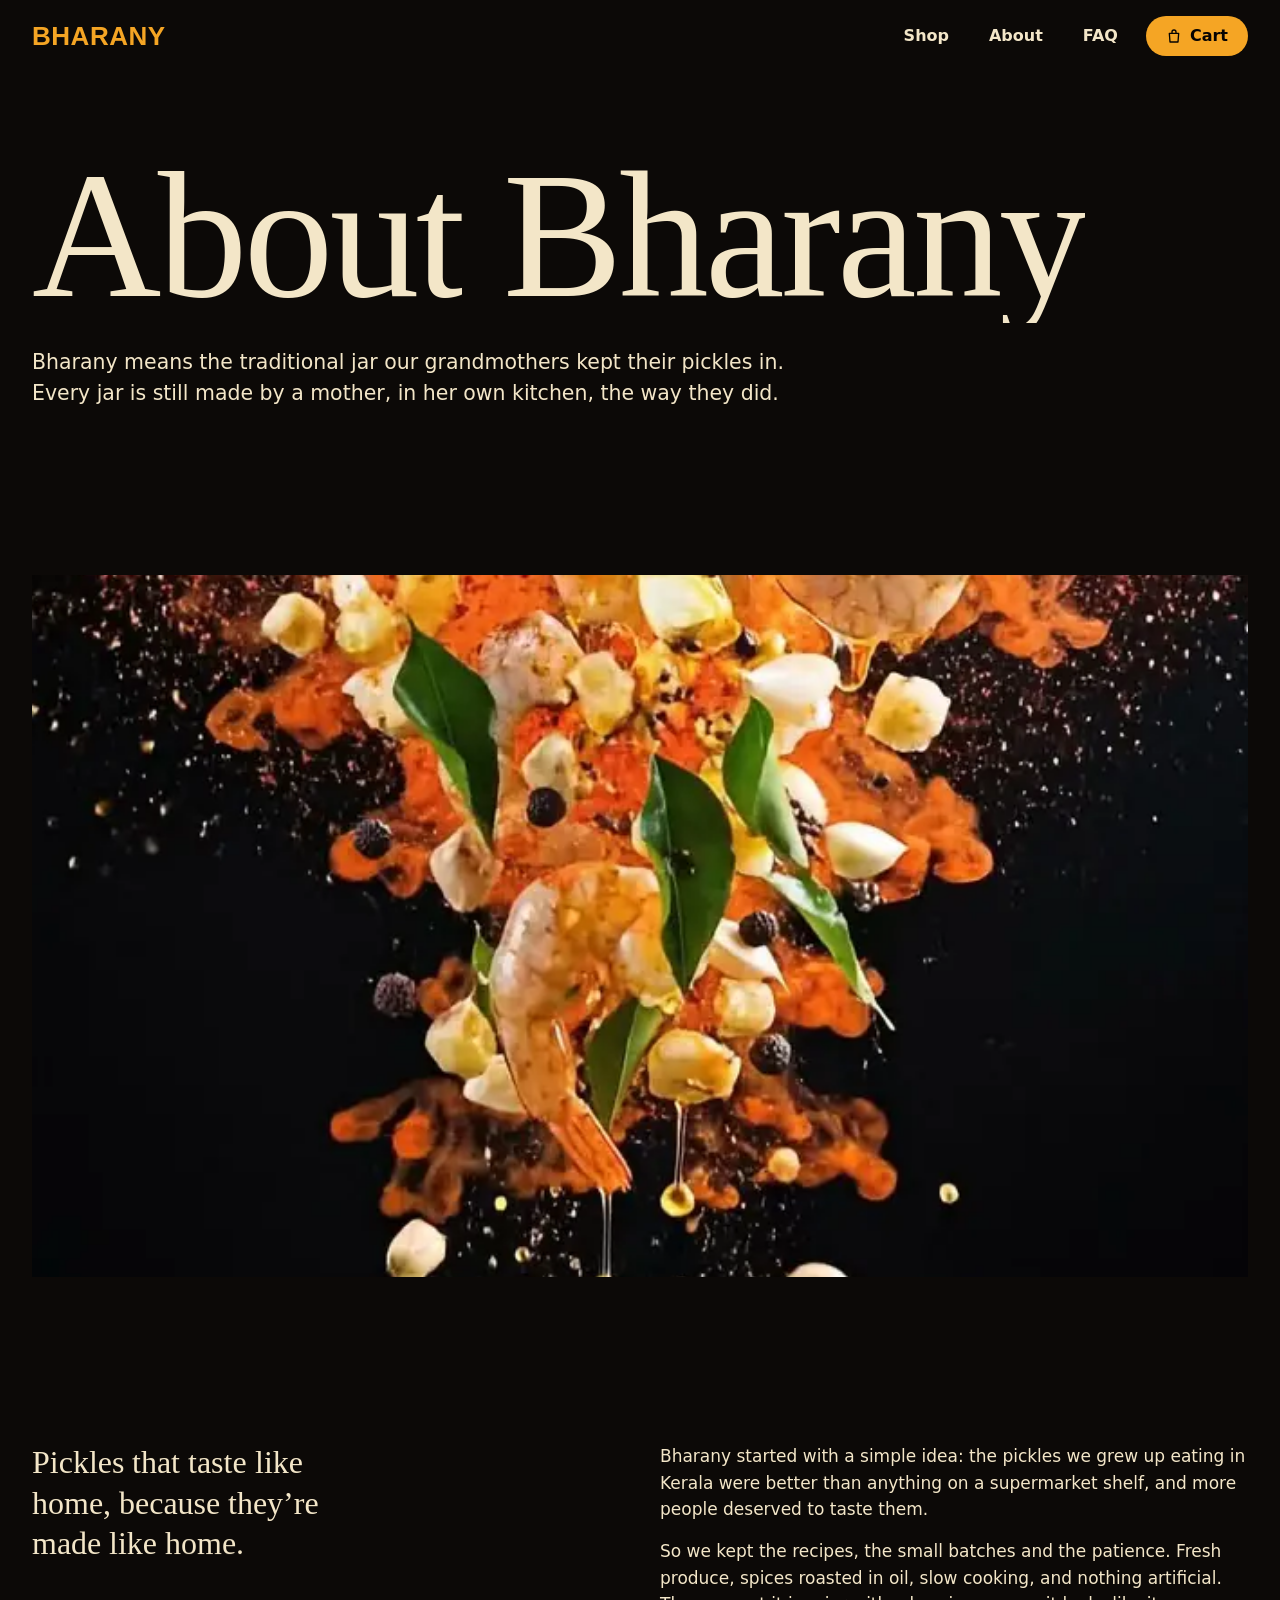
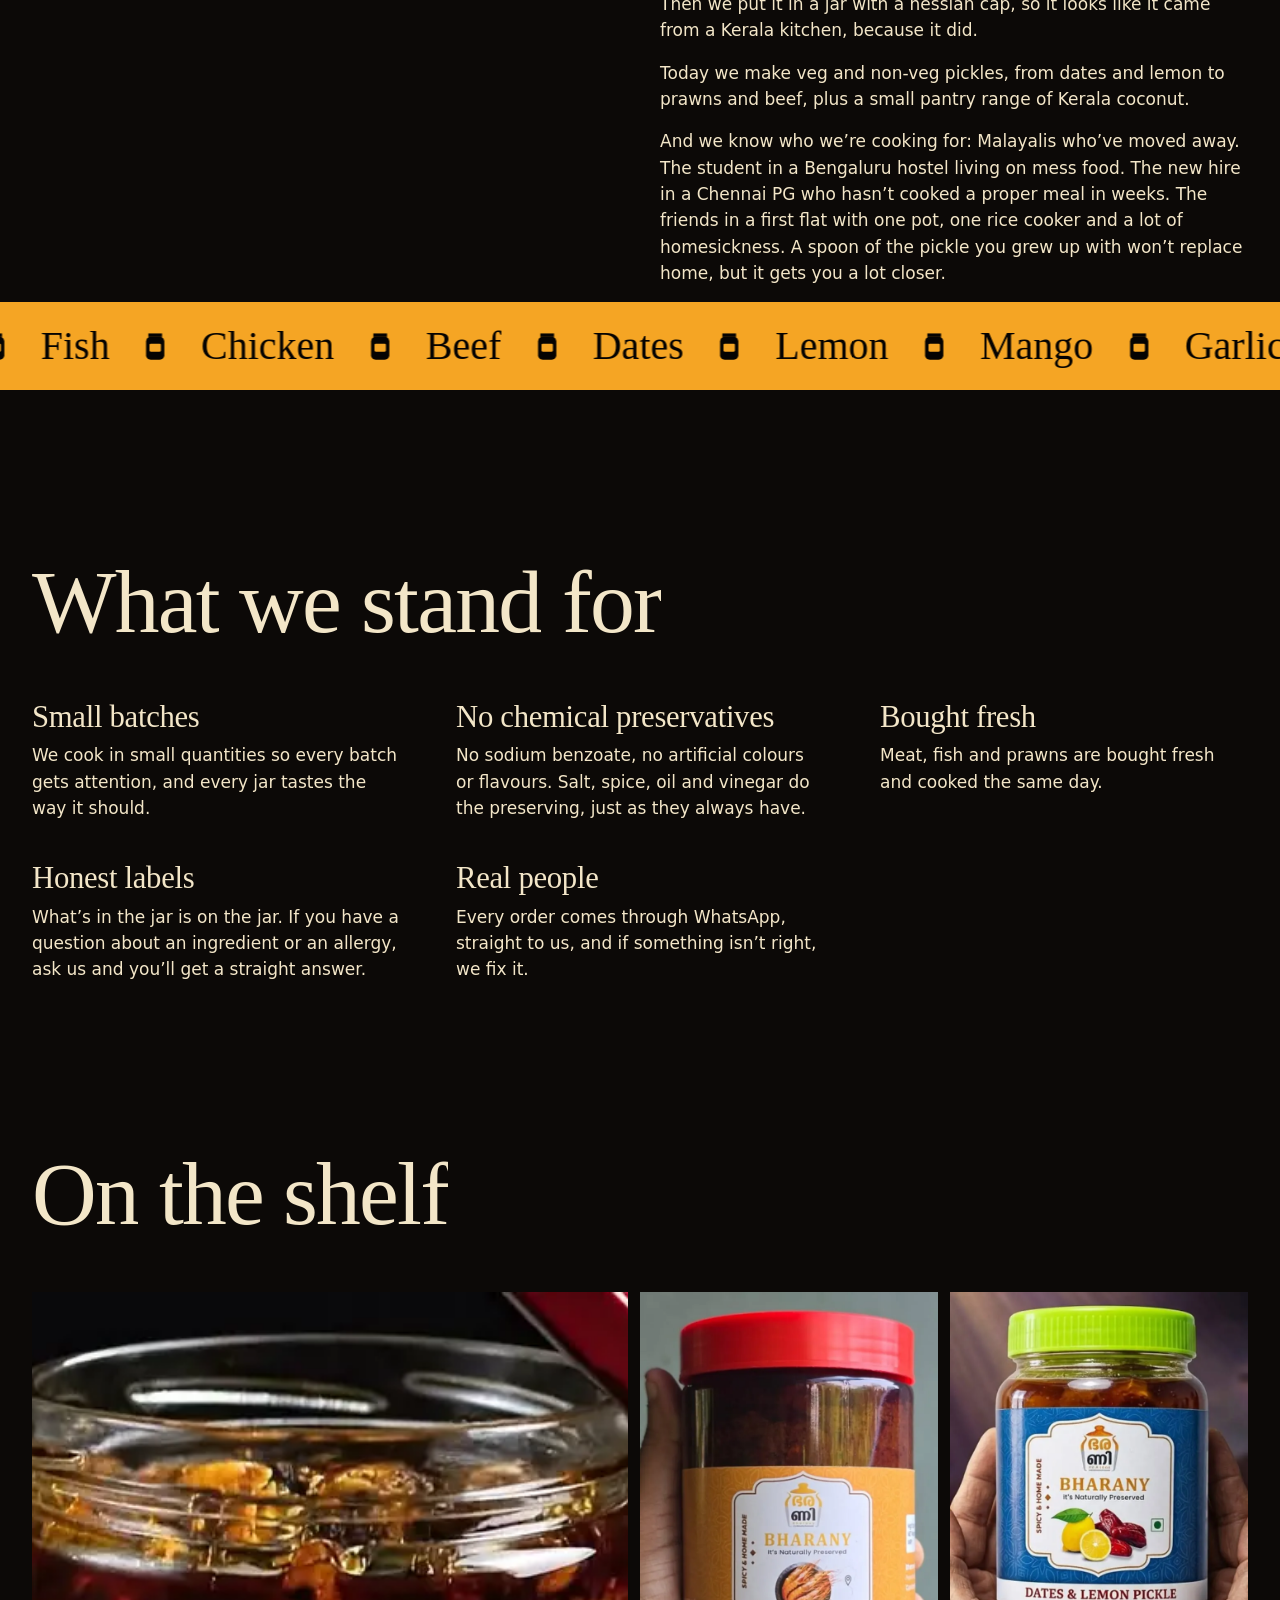
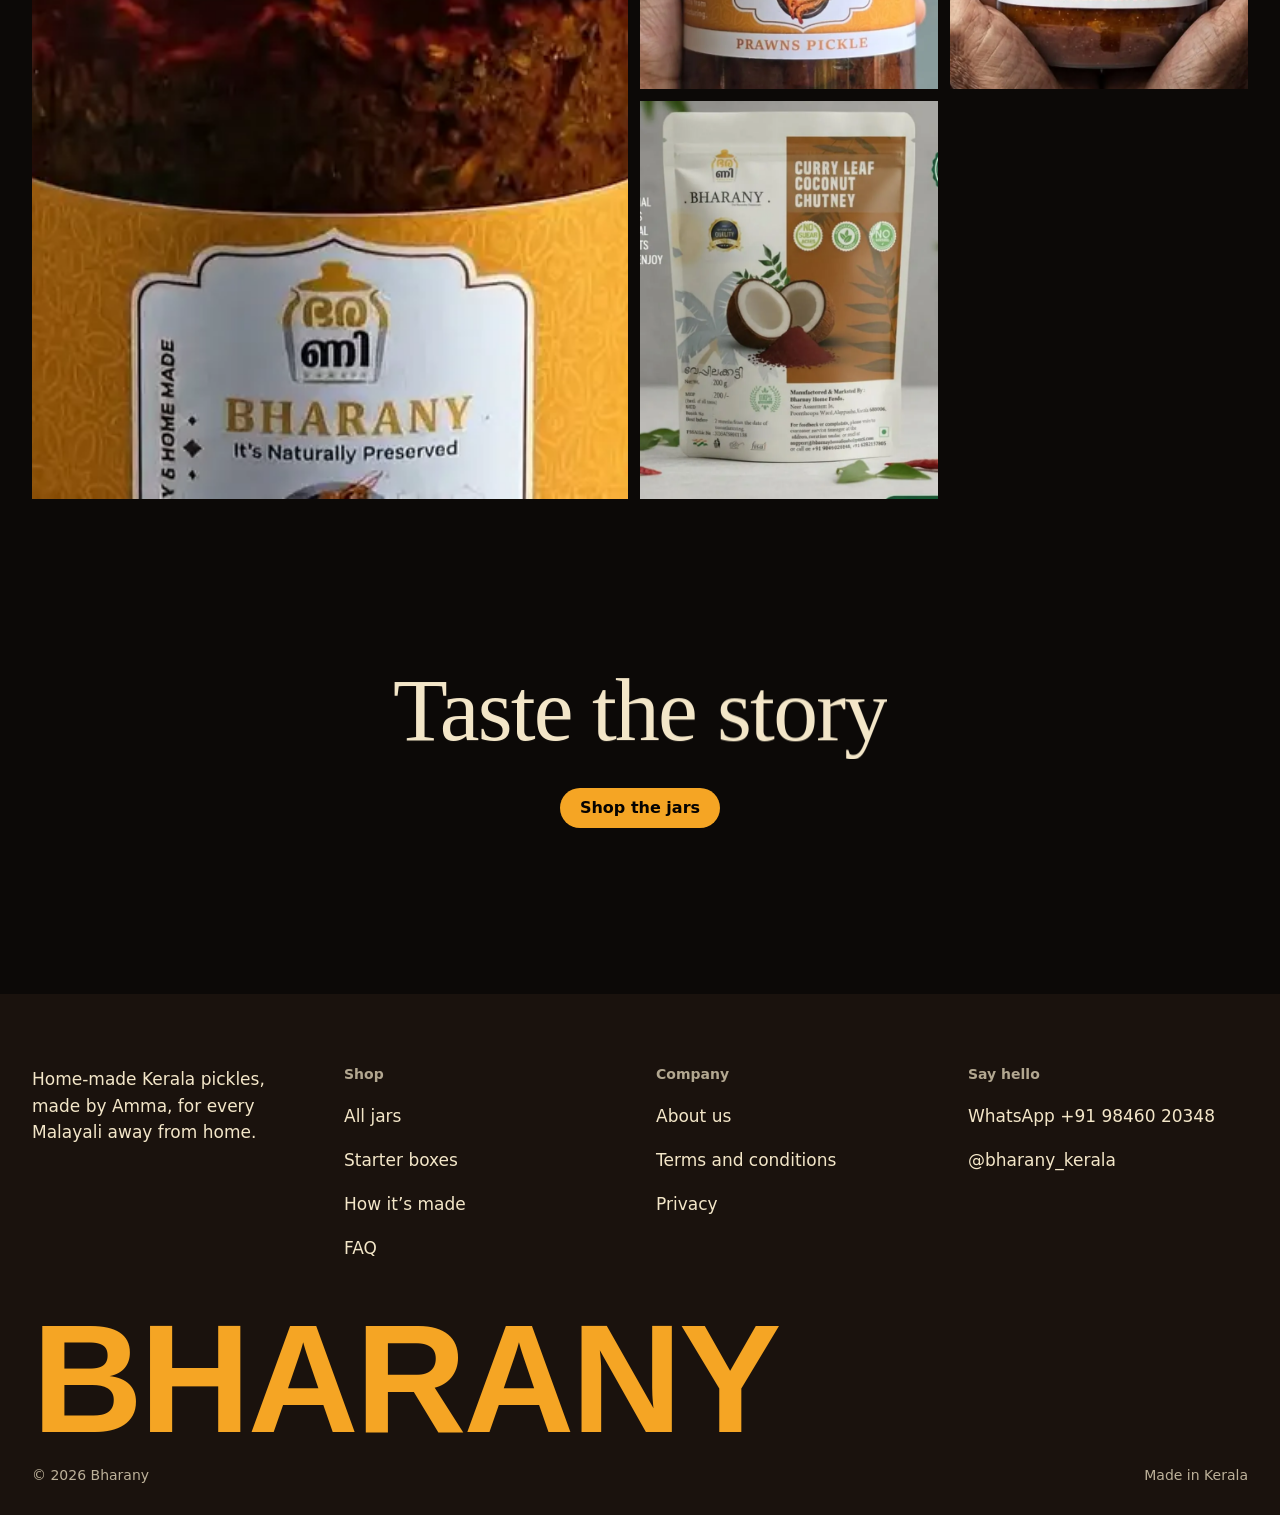
==== commit 466ce1bf: "Hallmark polish: fix every audit finding Overflow clip on html and body, no 100vw widths, colours li" ====
--- a/about.html
+++ b/about.html
@@ -31,10 +31,10 @@
 @media(min-width:900px){.split{grid-template-columns:1fr 1fr}}
 .values{list-style:none;padding:0;display:grid;gap:40px 56px;grid-template-columns:repeat(auto-fit,minmax(300px,1fr))}
 .values h3{margin-bottom:8px}
-.pics{display:grid;gap:12px;grid-template-columns:2fr 1fr 1fr}
+.pics{display:grid;gap:12px;grid-template-columns:minmax(0,2fr) repeat(2,minmax(0,1fr))}
 .pics img{aspect-ratio:3/4;object-fit:cover;width:100%;height:100%}
 .pics img:first-child{grid-row:span 2;aspect-ratio:auto}
-@media(max-width:700px){.pics{grid-template-columns:1fr 1fr}.pics img:first-child{grid-column:span 2;grid-row:auto;aspect-ratio:4/3}}
+@media(max-width:700px){.pics{grid-template-columns:repeat(2,minmax(0,1fr))}.pics img:first-child{grid-column:span 2;grid-row:auto;aspect-ratio:4/3}}
 </style>
 </head>
 <body>
@@ -63,12 +63,12 @@
 <div class="hero-img"><img src="img/13.webp" alt="Prawn, garlic, curry leaf and chilli" data-speed=".2"></div>
 
 <section class="split">
-  <p class="big" data-split>Pickles that taste like home, because they're made like home.</p>
+  <p class="big" data-split>Pickles that taste like home, because they’re made like home.</p>
   <div>
     <p data-rv>Bharany started with a simple idea: the pickles we grew up eating in Kerala were better than anything on a supermarket shelf, and more people deserved to taste them.</p>
     <p data-rv>So we kept the recipes, the small batches and the patience. Fresh produce, spices roasted in oil, slow cooking, and nothing artificial. Then we put it in a jar with a hessian cap, so it looks like it came from a Kerala kitchen, because it did.</p>
     <p data-rv>Today we make veg and non-veg pickles, from dates and lemon to prawns and beef, plus a small pantry range of Kerala coconut.</p>
-    <p data-rv>And we know who we're cooking for: Malayalis who've moved away. The student in a Bengaluru hostel living on mess food. The new hire in a Chennai PG who hasn't cooked a proper meal in weeks. The friends in a first flat with one pot, one rice cooker and a lot of homesickness. A spoon of the pickle you grew up with won't replace home, but it gets you a lot closer.</p>
+    <p data-rv>And we know who we’re cooking for: Malayalis who’ve moved away. The student in a Bengaluru hostel living on mess food. The new hire in a Chennai PG who hasn’t cooked a proper meal in weeks. The friends in a first flat with one pot, one rice cooker and a lot of homesickness. A spoon of the pickle you grew up with won’t replace home, but it gets you a lot closer.</p>
   </div>
 </section>
 <div class="marquee" aria-hidden="true"><div class="track" id="track"></div></div>
@@ -79,8 +79,8 @@
     <li data-rv><h3>Small batches</h3><p>We cook in small quantities so every batch gets attention, and every jar tastes the way it should.</p></li>
     <li data-rv><h3>No chemical preservatives</h3><p>No sodium benzoate, no artificial colours or flavours. Salt, spice, oil and vinegar do the preserving, just as they always have.</p></li>
     <li data-rv><h3>Bought fresh</h3><p>Meat, fish and prawns are bought fresh and cooked the same day.</p></li>
-    <li data-rv><h3>Honest labels</h3><p>What's in the jar is on the jar. If you have a question about an ingredient or an allergy, ask us and you'll get a straight answer.</p></li>
-    <li data-rv><h3>Real people</h3><p>Every order comes through WhatsApp, straight to us, and if something isn't right, we fix it.</p></li>
+    <li data-rv><h3>Honest labels</h3><p>What’s in the jar is on the jar. If you have a question about an ingredient or an allergy, ask us and you’ll get a straight answer.</p></li>
+    <li data-rv><h3>Real people</h3><p>Every order comes through WhatsApp, straight to us, and if something isn’t right, we fix it.</p></li>
   </ul>
 </section>
 
@@ -101,11 +101,11 @@
 <footer>
   <div class="foot">
     <div><p>Home-made Kerala pickles, made by Amma, for every Malayali away from home.</p></div>
-    <div><h4>Shop</h4><ul><li><a href="index.html#products">All jars</a></li><li><a href="index.html#missing-home">Starter boxes</a></li><li><a href="index.html#story">How it's made</a></li><li><a href="index.html#faq">FAQ</a></li></ul></div>
-    <div><h4>Company</h4><ul><li><a href="about.html">About us</a></li><li><a href="terms.html">Terms and conditions</a></li><li><a href="privacy.html">Privacy</a></li></ul></div>
-    <div><h4>Say hello</h4><ul><li><a href="https://wa.me/919846020348" target="_blank" rel="noopener">WhatsApp +91 98460 20348</a></li><li><a href="https://www.instagram.com/bharany_kerala">@bharany_kerala</a></li></ul></div>
+    <div><h3>Shop</h3><ul><li><a href="index.html#products">All jars</a></li><li><a href="index.html#missing-home">Starter boxes</a></li><li><a href="index.html#story">How it’s made</a></li><li><a href="index.html#faq">FAQ</a></li></ul></div>
+    <div><h3>Company</h3><ul><li><a href="about.html">About us</a></li><li><a href="terms.html">Terms and conditions</a></li><li><a href="privacy.html">Privacy</a></li></ul></div>
+    <div><h3>Say hello</h3><ul><li><a href="https://wa.me/919846020348" target="_blank" rel="noopener">WhatsApp +91 98460 20348</a></li><li><a href="https://www.instagram.com/bharany_kerala">@bharany_kerala</a></li></ul></div>
   </div>
-  <p class="foot-name" aria-hidden="true">BHARANY</p>
+  <p class="foot-name wordmark" aria-hidden="true">BHARANY</p>
   <div class="legal"><span>© <span data-year></span> Bharany</span><span>Made in Kerala</span></div>
 </footer>
 <div class="curtain" aria-hidden="true">BHARANY</div>
--- a/css/site.css
+++ b/css/site.css
@@ -1,3 +1,6 @@
+/* Hallmark · polish of the existing Bharany system (dark ground, one mustard accent, Fraunces heads, Antonio wordmark) · genre editorial · job: buy */
+/* Hallmark · pre-emit critique: P4 H4 E4 S4 R4 V4 · weakest: P, the home page is long; kept because the FAQ and the homesick stories are the owner's real copy */
+/* Hallmark · dismissed 58 · the 1,200 words are the owner's own FAQ, jar descriptions and Malayali stories, not filler; cutting them is a content decision for the owner */
 /* Shared styles for every page.
    Locks (keep these on every edit):
    - Colour: one ground (near-black), one ink (cream), one accent (label mustard) for actions, prices and the wordmark.
@@ -7,7 +10,8 @@
    - No eyebrows, index numbers, thin rules, gradients, glows, glass or emoji in the interface. */
 :root{
   --ground:#0c0907; --ink:#f3e6c8; --accent:#f5a524; --surface:#1a120d; --surface-2:#241911; --deep:#050302;
-  --veg:#3f9b3a; --nonveg:#b3361b; --error:#ff8a65;
+  --hover:#33241a; --accent-hover:#ffb83d; --picked:#3a2a1c; --scrim:#000c; --field-line:#f3e6c844;
+  --veg:#3f9b3a; --save:#8fd47e; --nonveg:#b3361b; --error:#ff8a65;
   --brand:'Antonio','Bebas Neue',Impact,sans-serif;   /* the BHARANY logotype only */
   --display:'Fraunces',Georgia,'Times New Roman',serif; /* section headings */
   --body:'Anek Malayalam',system-ui,sans-serif; /* one face for English and Malayalam, by Ek Type (India) */
@@ -20,14 +24,15 @@
 html.lenis,html.lenis body{height:auto}
 .lenis.lenis-smooth{scroll-behavior:auto!important}
 .lenis.lenis-stopped{overflow:hidden}
-body{background:var(--ground);color:var(--ink);font:400 var(--t-body)/1.55 var(--body);overflow-x:hidden}
+body{background:var(--ground);color:var(--ink);font:400 var(--t-body)/1.55 var(--body);overflow-x:clip}
+html{overflow-x:clip}
 a{color:inherit;text-decoration:none}
 img{display:block;max-width:100%}
 p{max-width:62ch}
 :focus-visible{outline:2px solid var(--accent);outline-offset:3px}
 /* the hidden attribute always wins, even over display rules on buttons */
 [hidden]{display:none!important}
-h1,h2,h3{font-family:var(--display);font-weight:500;color:var(--ink);letter-spacing:-.02em}
+h1,h2,h3{text-wrap:balance;overflow-wrap:break-word;min-width:0;font-family:var(--display);font-weight:500;color:var(--ink);letter-spacing:-.02em}
 h2{font-size:var(--t-h2);line-height:1;margin-bottom:clamp(28px,4vw,48px)}
 h3{font-size:var(--t-h3);line-height:1.12;letter-spacing:-.01em}
 .lede{font-size:clamp(18px,1.6vw,22px);line-height:1.5}
@@ -36,40 +41,43 @@
 /* controls: full pills, flat fills */
 .btn{display:inline-block;font:600 16px/1 var(--body);cursor:pointer;border:0;padding:12px 20px;border-radius:9999px;
   background:var(--surface-2);color:var(--ink);transition:background .15s,color .15s,transform .15s}
-.btn:hover{background:#33241a}
+.btn:hover{background:var(--hover)}
 .btn:active{transform:scale(.97)}
 .btn.fill,.btn[aria-pressed=true]{background:var(--accent);color:var(--deep)}
-.btn.fill:hover{background:#ffb83d}
+.btn.fill:hover{background:var(--accent-hover)}
+.btn:disabled,.btn[aria-disabled=true],button:disabled{opacity:.45;cursor:not-allowed;transform:none}
+.btn:disabled:hover{background:var(--surface-2)}.btn.fill:disabled:hover{background:var(--accent)}
+input:disabled,select:disabled,textarea:disabled{opacity:.5;cursor:not-allowed}
 .btn.block{display:block;width:100%;text-align:center;padding:16px}
-.tag{font:600 14px/1 var(--body);color:var(--ink);background:var(--surface-2);padding:6px 10px;border-radius:9999px;width:fit-content;display:inline-flex;align-items:center}
+.tag{font:600 14px/1 var(--body);color:var(--ink);background:var(--surface-2);padding:8px 12px;border-radius:9999px;width:fit-content;display:inline-flex;align-items:center}
 
 /* nav: one line, wordmark + a few links + cart. Hides on scroll down (motion.js) */
-nav{position:fixed;inset:0 0 auto 0;z-index:20;display:flex;gap:10px;align-items:center;padding:14px var(--margin);height:72px;transition:transform .4s var(--ease),background .3s}
+nav{position:fixed;inset:0 0 auto 0;z-index:20;display:flex;gap:12px;align-items:center;padding:16px var(--margin);height:72px;transition:transform .4s var(--ease),background .3s}
 nav.solid{background:var(--ground)}
 nav.away{transform:translateY(-110%)}
 .brand{font:700 26px/1 var(--brand);letter-spacing:.02em;color:var(--accent)}
-.links{display:flex;gap:6px;margin-left:auto}
-.links .btn{background:none;padding:10px 14px}
+.links{display:flex;gap:8px;margin-left:auto}
+.links .btn{background:none;padding:12px 16px}
 .links .btn:hover{background:var(--surface-2)}
 .nav-r{display:flex;gap:8px;align-items:center}
 .m-only{display:none}
 .cart-btn{position:relative}
-.badge{position:absolute;top:-6px;right:-6px;min-width:22px;height:22px;border-radius:11px;background:var(--accent);color:var(--deep);font:700 13px/22px var(--body);text-align:center;padding:0 5px}
+.badge{position:absolute;top:-6px;right:-6px;min-width:22px;height:22px;border-radius:11px;background:var(--accent);color:var(--deep);font:700 13px/22px var(--body);text-align:center;padding:0 4px}
 .badge[hidden]{display:none}
 .menu-btn{display:none}
-.bag{width:16px;height:16px;vertical-align:-3px;margin-right:6px}
+.bag{width:16px;height:16px;vertical-align:-3px;margin-right:8px}
 .progress{position:fixed;inset:0 0 auto;height:3px;background:var(--accent);transform-origin:0 50%;transform:scaleX(0);z-index:30}
 
 section{max-width:1440px;margin:auto;padding:var(--gap) var(--margin) 0}
 /* a whole band in the surface tone, edge to edge; separates sections without a line */
-.band{background:var(--surface);margin-top:var(--gap)}
+.band{background:var(--surface);color:var(--ink);margin-top:var(--gap)}
 .band>section{padding-top:var(--gap);padding-bottom:var(--gap)}
 
 /* split-text: words slide up out of a clipped line */
 .w{display:inline-block;overflow:hidden;vertical-align:top;padding-bottom:.06em}
 .w>span{display:inline-block;will-change:transform}
 
-.marquee{overflow:hidden;padding:22px 0;background:var(--accent);color:var(--deep)}
+.marquee{overflow:hidden;padding:24px 0;background:var(--accent);color:var(--deep)}
 .track{display:flex;gap:32px;width:max-content;font:500 clamp(26px,3.4vw,40px)/1 var(--display);align-items:center;will-change:transform}
 .track span{display:flex;align-items:center;gap:32px;white-space:nowrap}
 .track svg{height:.8em;width:auto}
@@ -81,14 +89,14 @@
 /* long-form text (terms) */
 .prose{max-width:760px;margin:auto;font-size:var(--t-body);line-height:1.65}
 .prose h2{font-size:clamp(28px,4vw,40px);margin:64px 0 16px}
-.prose p,.prose ul{margin-bottom:14px}
+.prose p,.prose ul{margin-bottom:16px}
 .prose ul{padding-left:20px}
 .prose a{color:var(--accent);text-decoration:underline}
 .toc{display:flex;flex-wrap:wrap;gap:8px;margin-bottom:32px}
 
 /* FAQ: each question is its own filled block, no rules between rows */
 .faq-list{display:grid;gap:8px}
-.faq details{background:var(--surface);padding:22px 24px}
+.faq details{background:var(--surface);padding:24px 24px}
 .faq summary{font:500 var(--t-h3)/1.2 var(--display);cursor:pointer;list-style:none;display:flex;justify-content:space-between;align-items:center;gap:16px;min-height:44px}
 .faq summary::-webkit-details-marker{display:none}
 .faq summary::after{content:"+";color:var(--accent);transition:transform .3s var(--ease)}
@@ -98,14 +106,14 @@
 
 .cta{text-align:center;padding-bottom:var(--gap)}
 .cta h2{margin-bottom:28px}
-.cta p{margin:18px auto 0}
-footer{background:var(--surface);padding:72px var(--margin) 28px}
+.cta p{margin:20px auto 0}
+footer{background:var(--surface);color:var(--ink);padding:72px var(--margin) 28px}
 .foot{max-width:1440px;margin:auto;display:grid;gap:32px;grid-template-columns:repeat(auto-fit,minmax(200px,1fr))}
-footer h4{font:600 var(--t-small) var(--body);opacity:.7;margin-bottom:10px}
+footer h3{font:600 var(--t-small) var(--body);letter-spacing:0;text-wrap:wrap;color:var(--ink);opacity:.7;margin-bottom:12px}
 footer ul{list-style:none;padding:0;display:grid;gap:0}
 footer li a{display:inline-flex;align-items:center;min-height:44px}
 footer a:hover{color:var(--accent)}
-.foot-name{max-width:1440px;margin:48px auto 0;font:700 clamp(56px,12vw,180px)/.8 var(--brand);color:var(--accent);letter-spacing:-.02em}
+.foot-name{max-width:1440px;margin:48px auto 0;font-family:var(--brand);font-weight:700;font-size:clamp(56px,12vw,180px);line-height:.8;color:var(--accent);letter-spacing:-.02em}
 .legal{max-width:1440px;margin:24px auto 0;display:flex;justify-content:space-between;flex-wrap:wrap;gap:8px;font-size:var(--t-small);opacity:.75}
 
 /* page-transition curtain */
@@ -133,14 +141,14 @@
 /* cart drawer */
 .drawer{position:fixed;inset:0;z-index:40}
 .drawer[hidden]{display:none}
-.drawer-bg{position:absolute;inset:0;background:#000c}
-.drawer-panel{position:absolute;inset:0 0 0 auto;width:min(440px,100vw);background:var(--surface);display:flex;flex-direction:column}
-.drawer-panel>header,.drawer-panel>footer{padding:20px;display:flex;flex-direction:column;gap:10px}
+.drawer-bg{position:absolute;inset:0;background:var(--scrim)}
+.drawer-panel{position:absolute;inset:0 0 0 auto;width:min(440px,100%);color:var(--ink);background:var(--surface);display:flex;flex-direction:column}
+.drawer-panel>header,.drawer-panel>footer{padding:20px;display:flex;flex-direction:column;gap:12px}
 .drawer-panel>header{flex-direction:row;justify-content:space-between;align-items:center}
-.drawer-panel>footer{background:var(--surface-2)}
+.drawer-panel>footer{background:var(--surface-2);color:var(--ink)}
 .drawer-panel h3{font-size:36px}
 .drawer-items{flex:1;overflow:auto;padding:4px 20px 24px;overscroll-behavior:contain;display:grid;gap:8px;align-content:start}
-.line{display:grid;grid-template-columns:64px 1fr auto;gap:12px;align-items:center;padding:10px;background:var(--surface-2)}
+.line{display:grid;grid-template-columns:64px 1fr auto;gap:12px;align-items:center;padding:12px;background:var(--surface-2)}
 .line img{width:64px;height:80px;object-fit:cover}
 .line b{font:600 18px/1.2 var(--display);display:block}
 .line small{display:block;margin:4px 0 8px;font-size:var(--t-small);opacity:.8}
@@ -148,25 +156,37 @@
 .qty button{background:none;border:0;color:var(--ink);font:700 18px var(--body);width:38px;height:36px;cursor:pointer}
 .qty span{min-width:22px;text-align:center}
 .sum{display:flex;justify-content:space-between;font:600 22px var(--display)}
+.sum.sm{font:500 16px var(--body);margin-bottom:8px}
+.sum.save,.save-note{color:var(--save)}
+/* multi-buy nudge: one line and a meter towards the biggest tier */
+.nudge{margin-bottom:16px}.nudge p{font-weight:600;margin-bottom:8px}
+.meter{height:6px;background:var(--surface-2);border-radius:9999px;overflow:hidden}.meter i{display:block;height:100%;width:100%;background:var(--accent);transform-origin:0 50%;transform:scaleX(0);transition:transform .4s var(--ease)}
+@media(prefers-reduced-motion:reduce){.meter i{transition:none}}
+.pairs{margin-top:16px;display:grid;gap:8px}.pairs>p{font-size:var(--t-small);opacity:.8}
+.pair{display:grid;grid-template-columns:44px 1fr auto;gap:12px;align-items:center}.pair img{width:44px;height:52px;object-fit:cover}
+.pair b{display:block;font:600 15px/1.2 var(--body)}.pair small{font-size:var(--t-small);opacity:.8}.pair .btn{min-height:40px;padding:0 16px}
+/* offer strip above the shop */
+.offer{display:flex;flex-wrap:wrap;gap:8px 20px;align-items:center;justify-content:space-between;padding:16px 20px;background:var(--surface);margin-bottom:32px;font-weight:600}
+.offer a{color:var(--accent);text-decoration:underline}
 .note{font-size:var(--t-small);line-height:1.5;opacity:.8}
 .empty{padding:40px 0;text-align:center}
 .toast{position:fixed;left:50%;top:84px;transform:translate(-50%,-30px);opacity:0;background:var(--accent);color:var(--deep);padding:12px 20px;border-radius:9999px;font:600 16px var(--body);z-index:45;transition:transform .4s var(--ease),opacity .4s,visibility 0s .4s;visibility:hidden;max-width:calc(100vw - 32px);text-align:center}
 .toast.on{transform:translate(-50%,0);opacity:1;visibility:visible;transition:transform .4s var(--ease)}
 
 /* forms: real fields keep their outline */
-select,input,textarea{font:400 16px var(--body);color:var(--ink);background:var(--deep);border:1px solid #f3e6c844;border-radius:0;padding:12px;width:100%}
+select,input,textarea{font:400 16px var(--body);color:var(--ink);background:var(--deep);border:1px solid var(--field-line);border-radius:0;padding:12px;width:100%}
 select:focus,input:focus,textarea:focus{border-color:var(--accent);outline:none}
-label{display:flex;flex-direction:column;gap:6px;font:600 var(--t-small) var(--body)}
-.resize{width:auto;padding:3px 6px;font-size:14px;display:inline-block;margin-right:2px}
+label{display:flex;flex-direction:column;gap:8px;font:600 var(--t-small) var(--body)}
+.resize{width:auto;padding:4px 8px;font-size:14px;display:inline-block;margin-right:2px}
 
 /* sale bar: a real, time-limited offer switched on in the settings sheet */
 .salebar{position:fixed;inset:0 0 auto;z-index:25;height:48px;display:flex;align-items:center;justify-content:center;gap:16px;padding:0 var(--margin);background:var(--accent);color:var(--deep);font-size:var(--t-small)}
 .salebar b{font-weight:600}
 .salebar .cd{font-variant-numeric:tabular-nums;font-weight:600}
-.salebar .btn{background:var(--deep);color:var(--accent);padding:8px 14px}
+.salebar .btn{background:var(--deep);color:var(--accent);padding:8px 16px}
 .has-sale nav{top:48px}
 .has-sale .page-head{padding-top:200px}
-@media(max-width:560px){.salebar{gap:10px;height:52px;justify-content:space-between}.salebar .cd>span:first-child{display:none}.salebar b{max-width:40%;line-height:1.2}}
+@media(max-width:560px){.salebar{gap:12px;height:52px;justify-content:space-between}.salebar .cd>span:first-child{display:none}.salebar b{max-width:40%;line-height:1.2}}
 
 .has-sale .hero-copy{top:calc(13svh + 48px)}
 @media(max-width:560px){.has-sale .hero-copy{top:calc(13svh + 52px)}}
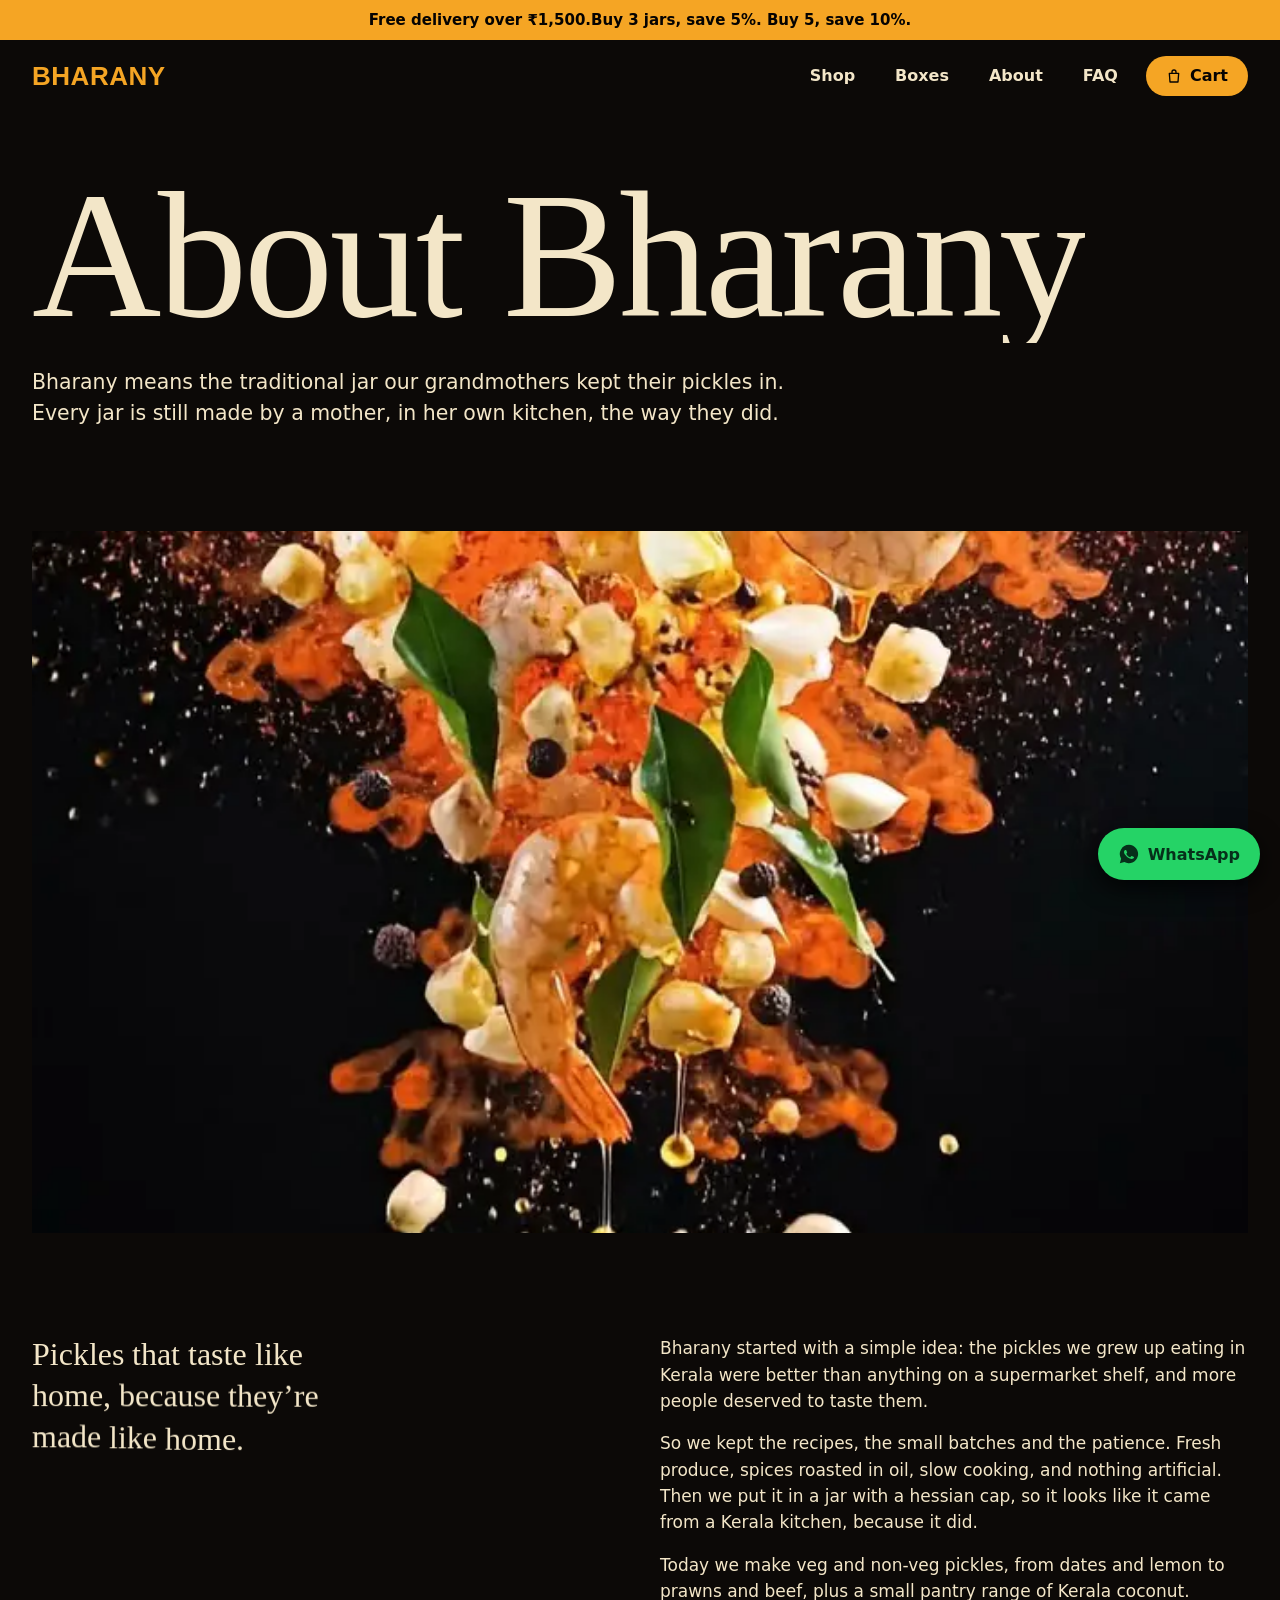
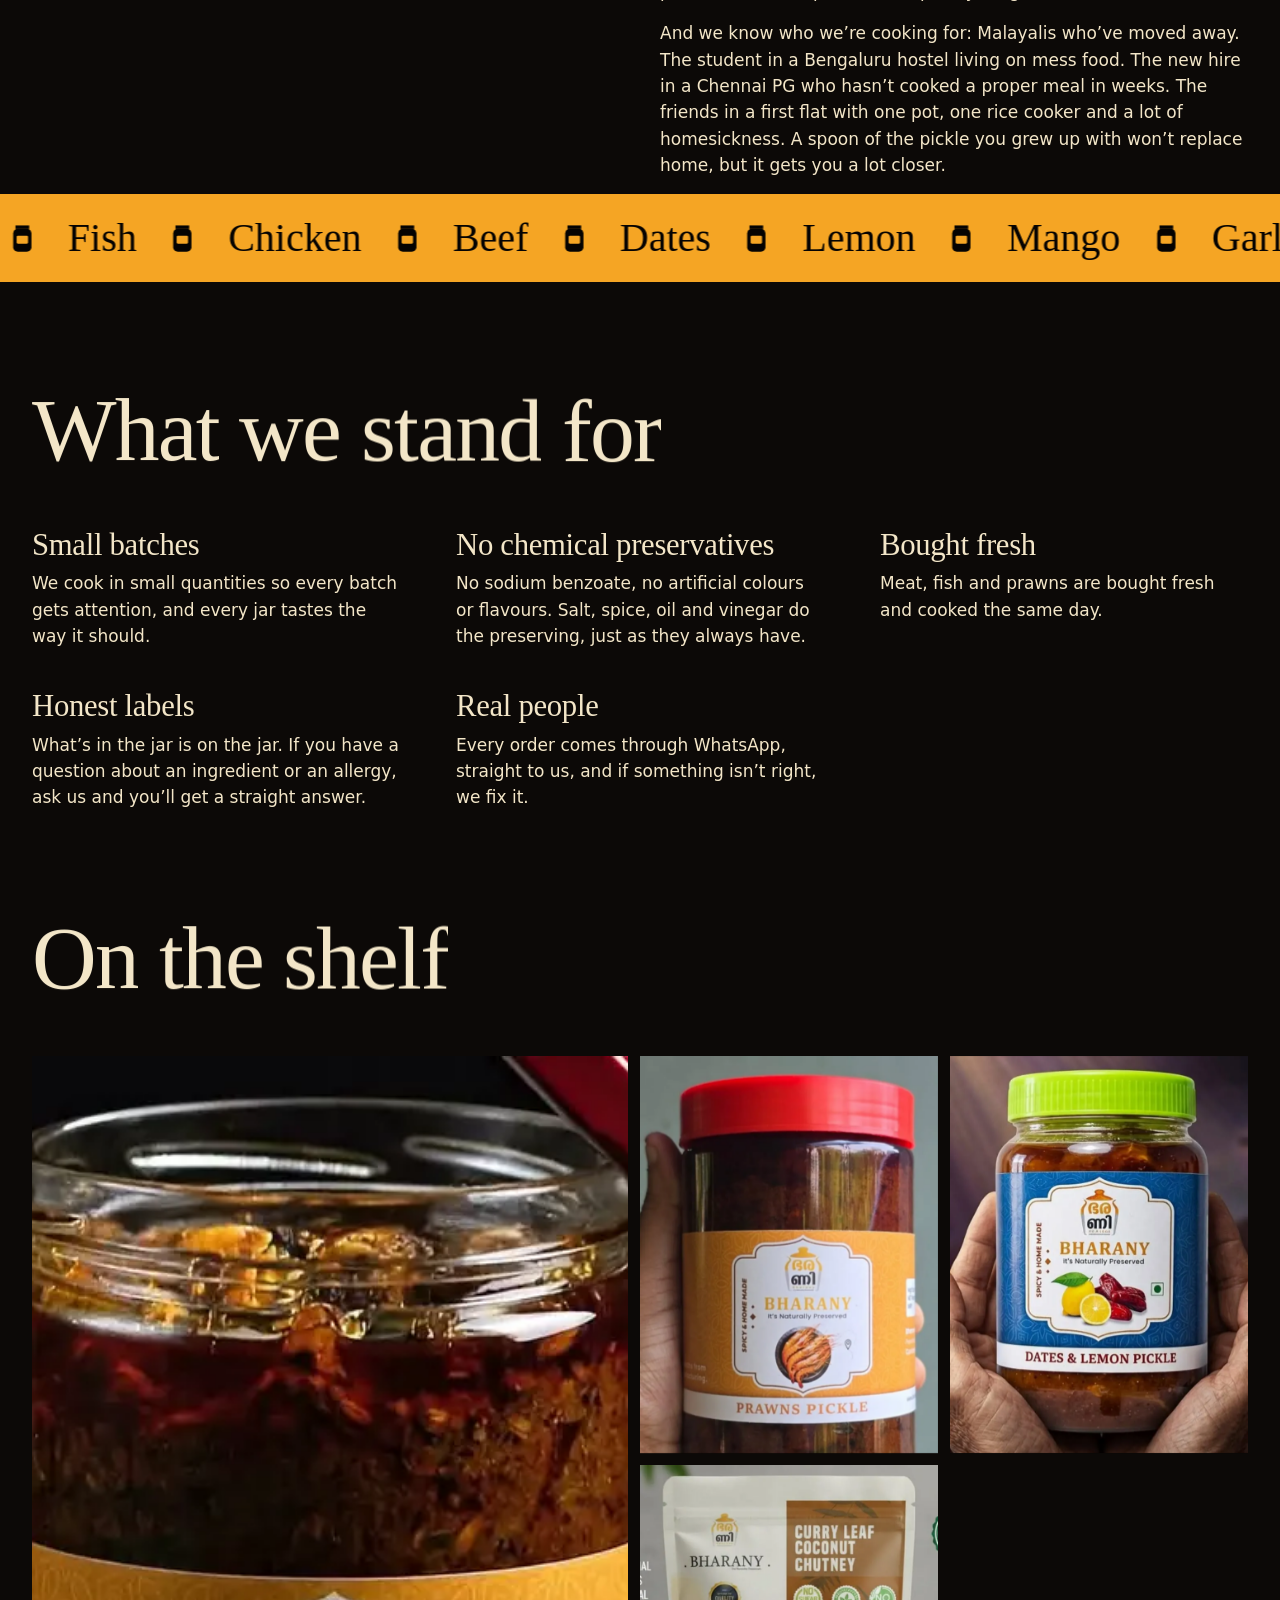
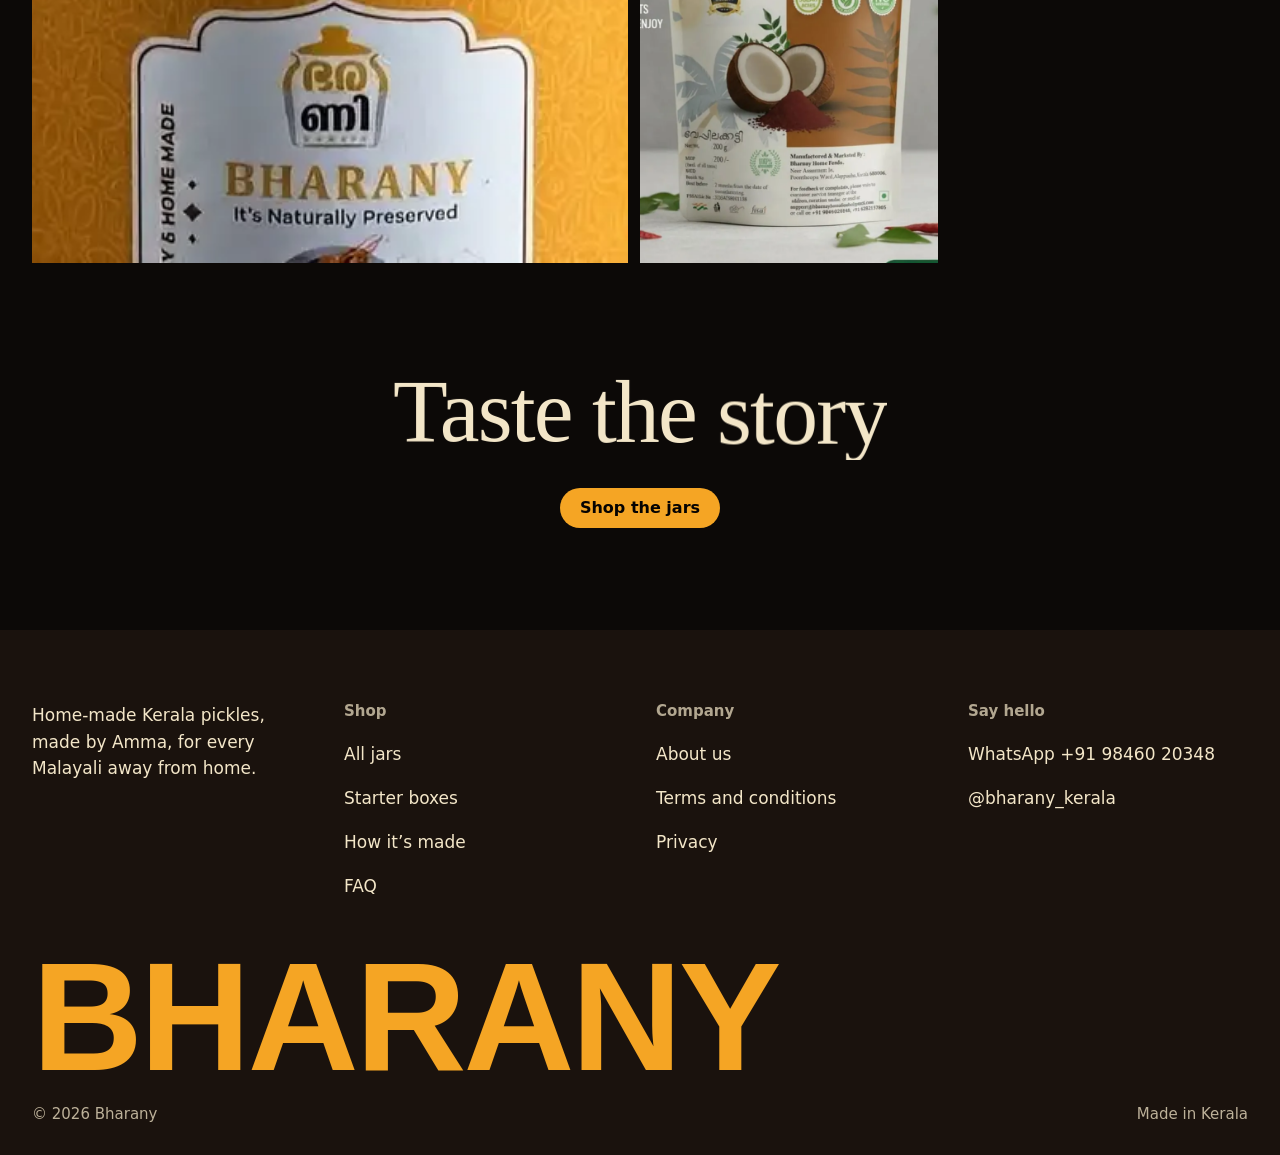
==== commit 77c2d912: "Storefront layout: shop first, one choice per card, familiar chrome Modelled on the layout Indian pi" ====
--- a/about.html
+++ b/about.html
@@ -43,8 +43,7 @@
   <a class="brand" href="index.html">BHARANY</a>
   <div class="links" id="menu">
     <a class="btn" href="index.html#products">Shop</a>
-    <a class="btn m-only" href="index.html#missing-home">Starter boxes</a>
-    <a class="btn m-only" href="index.html#care">Jar care</a>
+    <a class="btn" href="index.html#box-shop">Boxes</a>
     <a class="btn" href="about.html">About</a>
     <a class="btn" href="index.html#faq">FAQ</a>
     <a class="m-only wa" href="https://wa.me/919846020348" target="_blank" rel="noopener">Questions? WhatsApp +91 98460 20348</a>
@@ -101,7 +100,7 @@
 <footer>
   <div class="foot">
     <div><p>Home-made Kerala pickles, made by Amma, for every Malayali away from home.</p></div>
-    <div><h3>Shop</h3><ul><li><a href="index.html#products">All jars</a></li><li><a href="index.html#missing-home">Starter boxes</a></li><li><a href="index.html#story">How it’s made</a></li><li><a href="index.html#faq">FAQ</a></li></ul></div>
+    <div><h3>Shop</h3><ul><li><a href="index.html#products">All jars</a></li><li><a href="index.html#box-shop">Starter boxes</a></li><li><a href="index.html#story">How it’s made</a></li><li><a href="index.html#faq">FAQ</a></li></ul></div>
     <div><h3>Company</h3><ul><li><a href="about.html">About us</a></li><li><a href="terms.html">Terms and conditions</a></li><li><a href="privacy.html">Privacy</a></li></ul></div>
     <div><h3>Say hello</h3><ul><li><a href="https://wa.me/919846020348" target="_blank" rel="noopener">WhatsApp +91 98460 20348</a></li><li><a href="https://www.instagram.com/bharany_kerala">@bharany_kerala</a></li></ul></div>
   </div>
--- a/css/site.css
+++ b/css/site.css
@@ -1,5 +1,7 @@
 /* Hallmark · polish of the existing Bharany system (dark ground, one mustard accent, Fraunces heads, Antonio wordmark) · genre editorial · job: buy */
 /* Hallmark · pre-emit critique: P4 H4 E4 S4 R4 V4 · weakest: P, the home page is long; kept because the FAQ and the homesick stories are the owner's real copy */
+/* Hallmark · dismissed F4 · Starter boxes carries .btn.ghost, which clears the fill to an outline; the linter reads the base .btn fill */
+/* Hallmark · dismissed F7 · the pill shapes flagged are the quantity steppers (controls), the cart meter track and the add-to-cart toast, all pill controls in this system */
 /* Hallmark · dismissed 58 · the 1,200 words are the owner's own FAQ, jar descriptions and Malayali stories, not filler; cutting them is a content decision for the owner */
 /* Shared styles for every page.
    Locks (keep these on every edit):
@@ -10,15 +12,15 @@
    - No eyebrows, index numbers, thin rules, gradients, glows, glass or emoji in the interface. */
 :root{
   --ground:#0c0907; --ink:#f3e6c8; --accent:#f5a524; --surface:#1a120d; --surface-2:#241911; --deep:#050302;
-  --hover:#33241a; --accent-hover:#ffb83d; --picked:#3a2a1c; --scrim:#000c; --field-line:#f3e6c844;
+  --hover:#33241a; --accent-hover:#ffb83d; --picked:#3a2a1c; --scrim:#000c; --wa:#25d366; --wa-hover:#1fbd5a; --wa-ink:#06301a; --field-line:#f3e6c844;
   --veg:#3f9b3a; --save:#8fd47e; --nonveg:#b3361b; --error:#ff8a65;
   --brand:'Antonio','Bebas Neue',Impact,sans-serif;   /* the BHARANY logotype only */
   --display:'Fraunces',Georgia,'Times New Roman',serif; /* section headings */
   --body:'Anek Malayalam',system-ui,sans-serif; /* one face for English and Malayalam, by Ek Type (India) */
   --ease:cubic-bezier(.2,.7,.2,1);
   /* five sizes do the work */
-  --t-display:clamp(88px,22vw,300px); --t-h2:clamp(44px,7vw,96px); --t-h3:clamp(24px,2.4vw,32px); --t-body:17px; --t-small:14px;
-  --gap:clamp(120px,13vw,200px); --margin:clamp(16px,3vw,32px);
+  --t-display:clamp(88px,22vw,300px); --t-h2:clamp(44px,7vw,96px); --t-h3:clamp(24px,2.4vw,32px); --t-body:17px; --t-small:15px;
+  --gap:clamp(72px,8vw,128px); --margin:clamp(16px,3vw,32px);
 }
 *{box-sizing:border-box;margin:0}
 html.lenis,html.lenis body{height:auto}
@@ -48,6 +50,7 @@
 .btn:disabled,.btn[aria-disabled=true],button:disabled{opacity:.45;cursor:not-allowed;transform:none}
 .btn:disabled:hover{background:var(--surface-2)}.btn.fill:disabled:hover{background:var(--accent)}
 input:disabled,select:disabled,textarea:disabled{opacity:.5;cursor:not-allowed}
+.btn.ghost{background:none;box-shadow:inset 0 0 0 2px var(--ink)}.btn.ghost:hover{background:var(--hover)}
 .btn.block{display:block;width:100%;text-align:center;padding:16px}
 .tag{font:600 14px/1 var(--body);color:var(--ink);background:var(--surface-2);padding:8px 12px;border-radius:9999px;width:fit-content;display:inline-flex;align-items:center}
 
@@ -68,7 +71,7 @@
 .bag{width:16px;height:16px;vertical-align:-3px;margin-right:8px}
 .progress{position:fixed;inset:0 0 auto;height:3px;background:var(--accent);transform-origin:0 50%;transform:scaleX(0);z-index:30}
 
-section{max-width:1440px;margin:auto;padding:var(--gap) var(--margin) 0}
+section{max-width:1280px;margin:auto;padding:var(--gap) var(--margin) 0}
 /* a whole band in the surface tone, edge to edge; separates sections without a line */
 .band{background:var(--surface);color:var(--ink);margin-top:var(--gap)}
 .band>section{padding-top:var(--gap);padding-bottom:var(--gap)}
@@ -193,5 +196,18 @@
 
 /* home: the small wordmark waits until the big hero name has scrolled away */
 .home nav .brand{transition:opacity .3s}
-.home nav.at-top .brand{opacity:0;pointer-events:none}
+
 input[type=checkbox],input[type=radio]{width:22px!important;height:22px!important;flex:none}
+
+/* always-on offer bar (the sale bar replaces it while a sale runs) */
+.offerbar{position:fixed;inset:0 0 auto;z-index:25;height:40px;display:flex;align-items:center;justify-content:center;padding:0 var(--margin);background:var(--accent);color:var(--deep);font:600 var(--t-small)/1.2 var(--body);text-align:center}
+.has-offer nav{top:40px}.has-offer .page-head{padding-top:180px}@media(min-width:900px){.has-offer .hero-copy{top:calc(50% + 56px)}}@media(max-width:899px){.has-offer .hero-copy{padding-top:136px}}
+/* WhatsApp, where shoppers expect it: bottom right on every page */
+.wa-float{position:fixed;right:20px;bottom:20px;z-index:30;display:inline-flex;align-items:center;gap:8px;min-height:52px;padding:0 20px;border-radius:9999px;background:var(--wa);color:var(--wa-ink);font:600 16px var(--body);box-shadow:0 8px 24px var(--scrim)}
+.wa-float:hover{background:var(--wa-hover)}
+.wa-float svg{width:22px;height:22px}
+@media(max-width:560px){.wa-float span{display:none}.wa-float{padding:0 16px}}
+@media(max-width:899px){.cobar:not([hidden])~.wa-float{display:none}}
+.ob-short{display:none}
+@media(max-width:560px){.ob-more{display:none}.ob-short{display:inline}}
+@media(max-width:899px){.hero-acts{justify-content:center}}
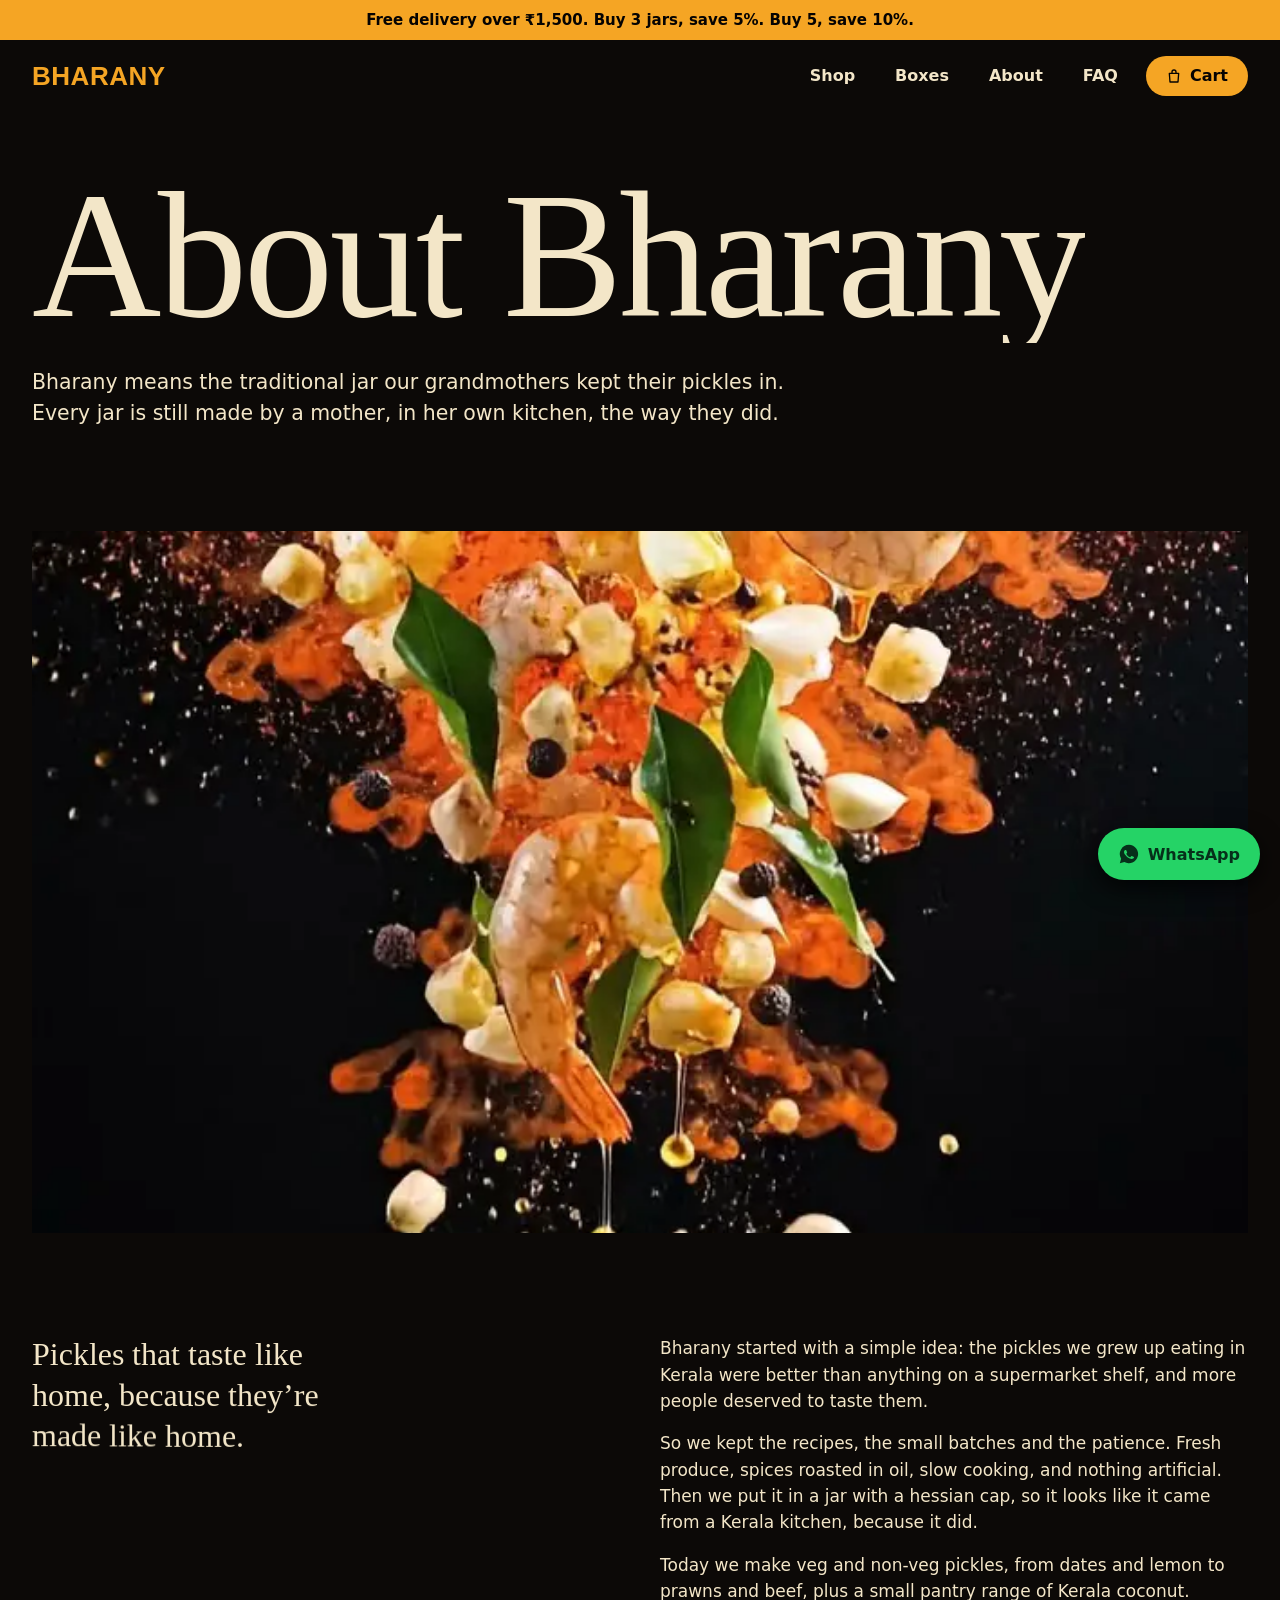
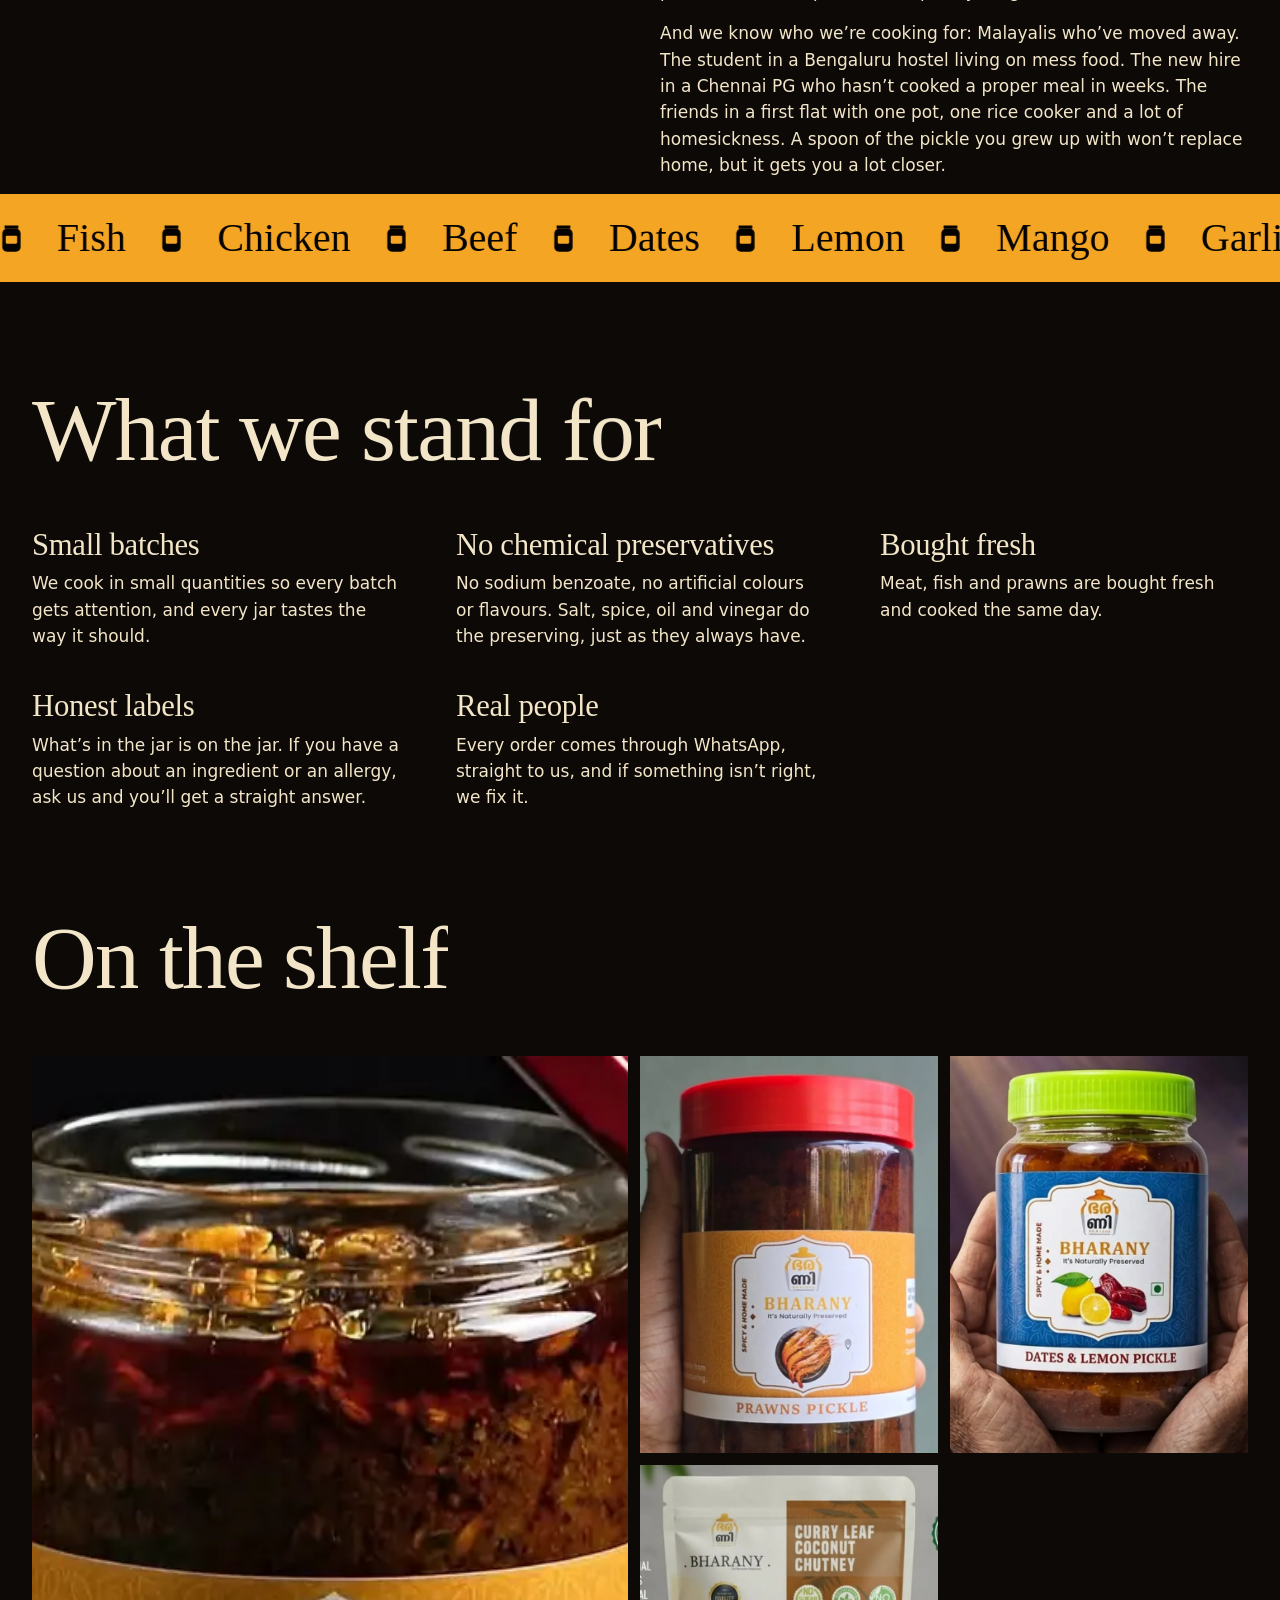
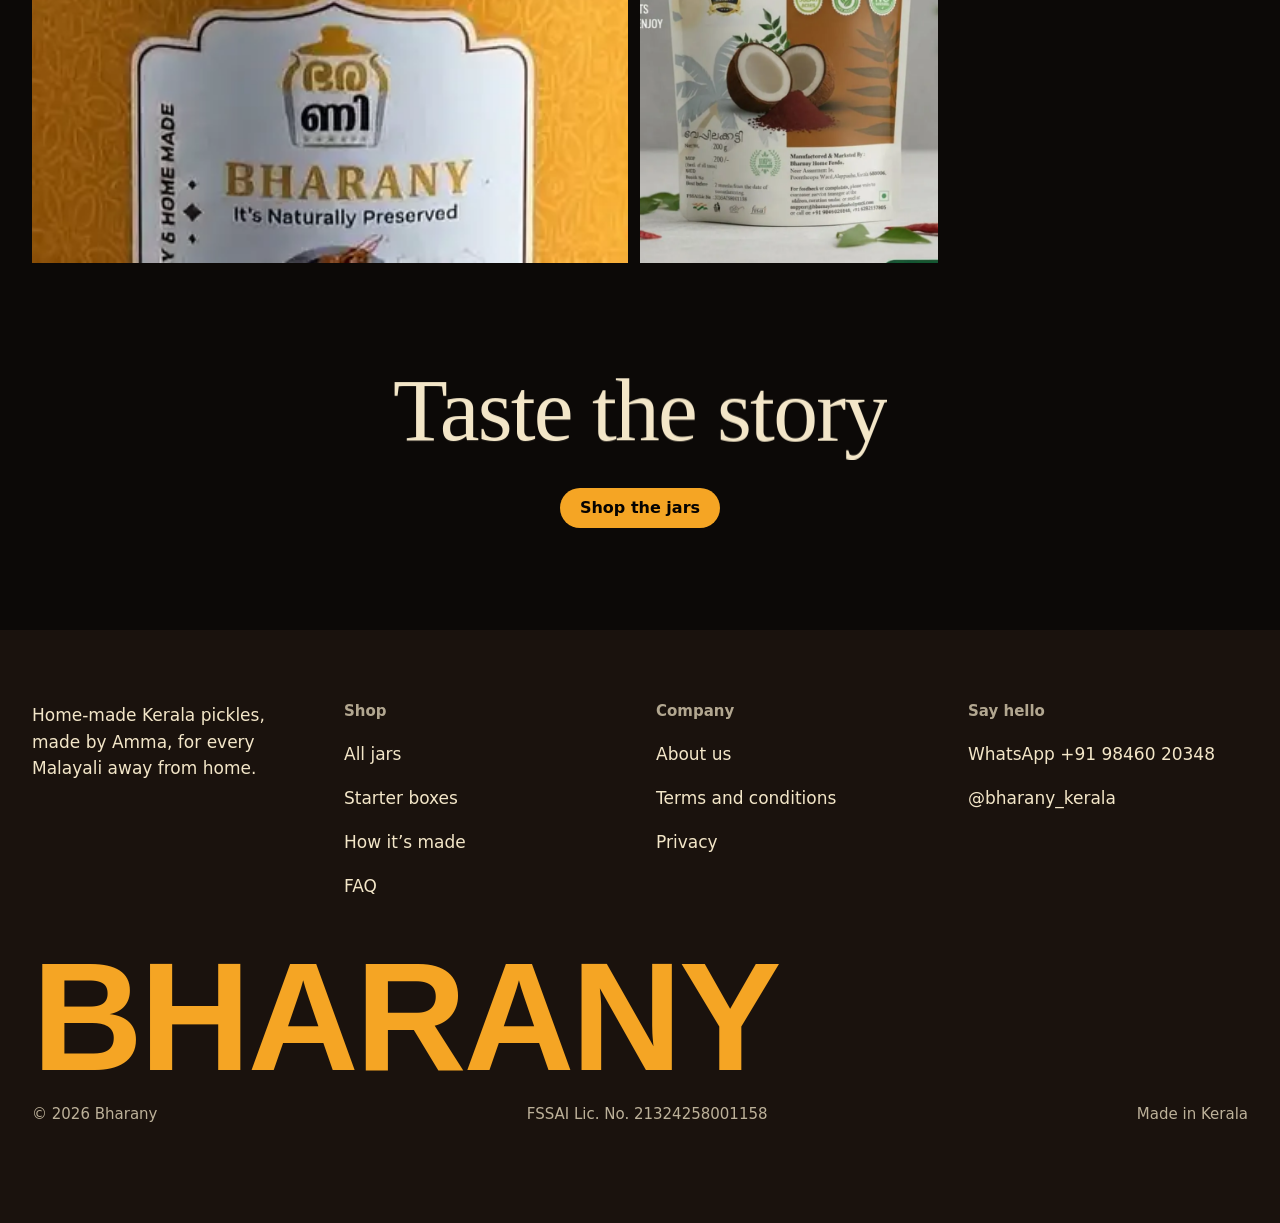
==== commit 1ca4aa42: "Add photos for four jars and the FSSAI licence number Real photos for Unakka Chemmeen Podi, Lemon, M" ====
--- a/about.html
+++ b/about.html
@@ -105,7 +105,7 @@
     <div><h3>Say hello</h3><ul><li><a href="https://wa.me/919846020348" target="_blank" rel="noopener">WhatsApp +91 98460 20348</a></li><li><a href="https://www.instagram.com/bharany_kerala">@bharany_kerala</a></li></ul></div>
   </div>
   <p class="foot-name wordmark" aria-hidden="true">BHARANY</p>
-  <div class="legal"><span>© <span data-year></span> Bharany</span><span>Made in Kerala</span></div>
+  <div class="legal"><span>© <span data-year></span> Bharany</span><span>FSSAI Lic. No. 21324258001158</span><span>Made in Kerala</span></div>
 </footer>
 <div class="curtain" aria-hidden="true">BHARANY</div>
 <script src="vendor/gsap.min.js"></script>
--- a/css/site.css
+++ b/css/site.css
@@ -20,7 +20,9 @@
   --ease:cubic-bezier(.2,.7,.2,1);
   /* five sizes do the work */
   --t-display:clamp(88px,22vw,300px); --t-h2:clamp(44px,7vw,96px); --t-h3:clamp(24px,2.4vw,32px); --t-body:17px; --t-small:15px;
-  --gap:clamp(72px,8vw,128px); --margin:clamp(16px,3vw,32px);
+  --gap:clamp(72px,8vw,128px);
+  /* one left and right edge for everything full-bleed: lines up with the 1280px content column */
+  --edge:max(var(--margin),calc((100% - 1280px) / 2 + var(--margin))); --margin:clamp(16px,3vw,32px);
 }
 *{box-sizing:border-box;margin:0}
 html.lenis,html.lenis body{height:auto}
@@ -55,7 +57,7 @@
 .tag{font:600 14px/1 var(--body);color:var(--ink);background:var(--surface-2);padding:8px 12px;border-radius:9999px;width:fit-content;display:inline-flex;align-items:center}
 
 /* nav: one line, wordmark + a few links + cart. Hides on scroll down (motion.js) */
-nav{position:fixed;inset:0 0 auto 0;z-index:20;display:flex;gap:12px;align-items:center;padding:16px var(--margin);height:72px;transition:transform .4s var(--ease),background .3s}
+nav{position:fixed;inset:0 0 auto 0;z-index:20;display:flex;gap:12px;align-items:center;padding:16px var(--margin);height:72px;padding-inline:var(--edge);transition:transform .4s var(--ease),background .3s}
 nav.solid{background:var(--ground)}
 nav.away{transform:translateY(-110%)}
 .brand{font:700 26px/1 var(--brand);letter-spacing:.02em;color:var(--accent)}
@@ -110,14 +112,14 @@
 .cta{text-align:center;padding-bottom:var(--gap)}
 .cta h2{margin-bottom:28px}
 .cta p{margin:20px auto 0}
-footer{background:var(--surface);color:var(--ink);padding:72px var(--margin) 28px}
-.foot{max-width:1440px;margin:auto;display:grid;gap:32px;grid-template-columns:repeat(auto-fit,minmax(200px,1fr))}
+footer{background:var(--surface);color:var(--ink);padding:72px var(--edge) 96px}
+.foot{display:grid;gap:32px;grid-template-columns:repeat(auto-fit,minmax(200px,1fr))}
 footer h3{font:600 var(--t-small) var(--body);letter-spacing:0;text-wrap:wrap;color:var(--ink);opacity:.7;margin-bottom:12px}
 footer ul{list-style:none;padding:0;display:grid;gap:0}
 footer li a{display:inline-flex;align-items:center;min-height:44px}
 footer a:hover{color:var(--accent)}
-.foot-name{max-width:1440px;margin:48px auto 0;font-family:var(--brand);font-weight:700;font-size:clamp(56px,12vw,180px);line-height:.8;color:var(--accent);letter-spacing:-.02em}
-.legal{max-width:1440px;margin:24px auto 0;display:flex;justify-content:space-between;flex-wrap:wrap;gap:8px;font-size:var(--t-small);opacity:.75}
+.foot-name{margin:48px 0 0;font-family:var(--brand);font-weight:700;font-size:clamp(56px,12vw,180px);line-height:.8;color:var(--accent);letter-spacing:-.02em}
+.legal{margin:24px 0 0;display:flex;justify-content:space-between;flex-wrap:wrap;gap:8px;font-size:var(--t-small);opacity:.75}
 
 /* page-transition curtain */
 .curtain{position:fixed;inset:0;background:var(--accent);z-index:50;transform:scaleY(0);transform-origin:50% 100%;pointer-events:none;
@@ -208,6 +210,6 @@
 .wa-float svg{width:22px;height:22px}
 @media(max-width:560px){.wa-float span{display:none}.wa-float{padding:0 16px}}
 @media(max-width:899px){.cobar:not([hidden])~.wa-float{display:none}}
-.ob-short{display:none}
+.ob-short{display:none}.offerbar p{max-width:none}
 @media(max-width:560px){.ob-more{display:none}.ob-short{display:inline}}
 @media(max-width:899px){.hero-acts{justify-content:center}}
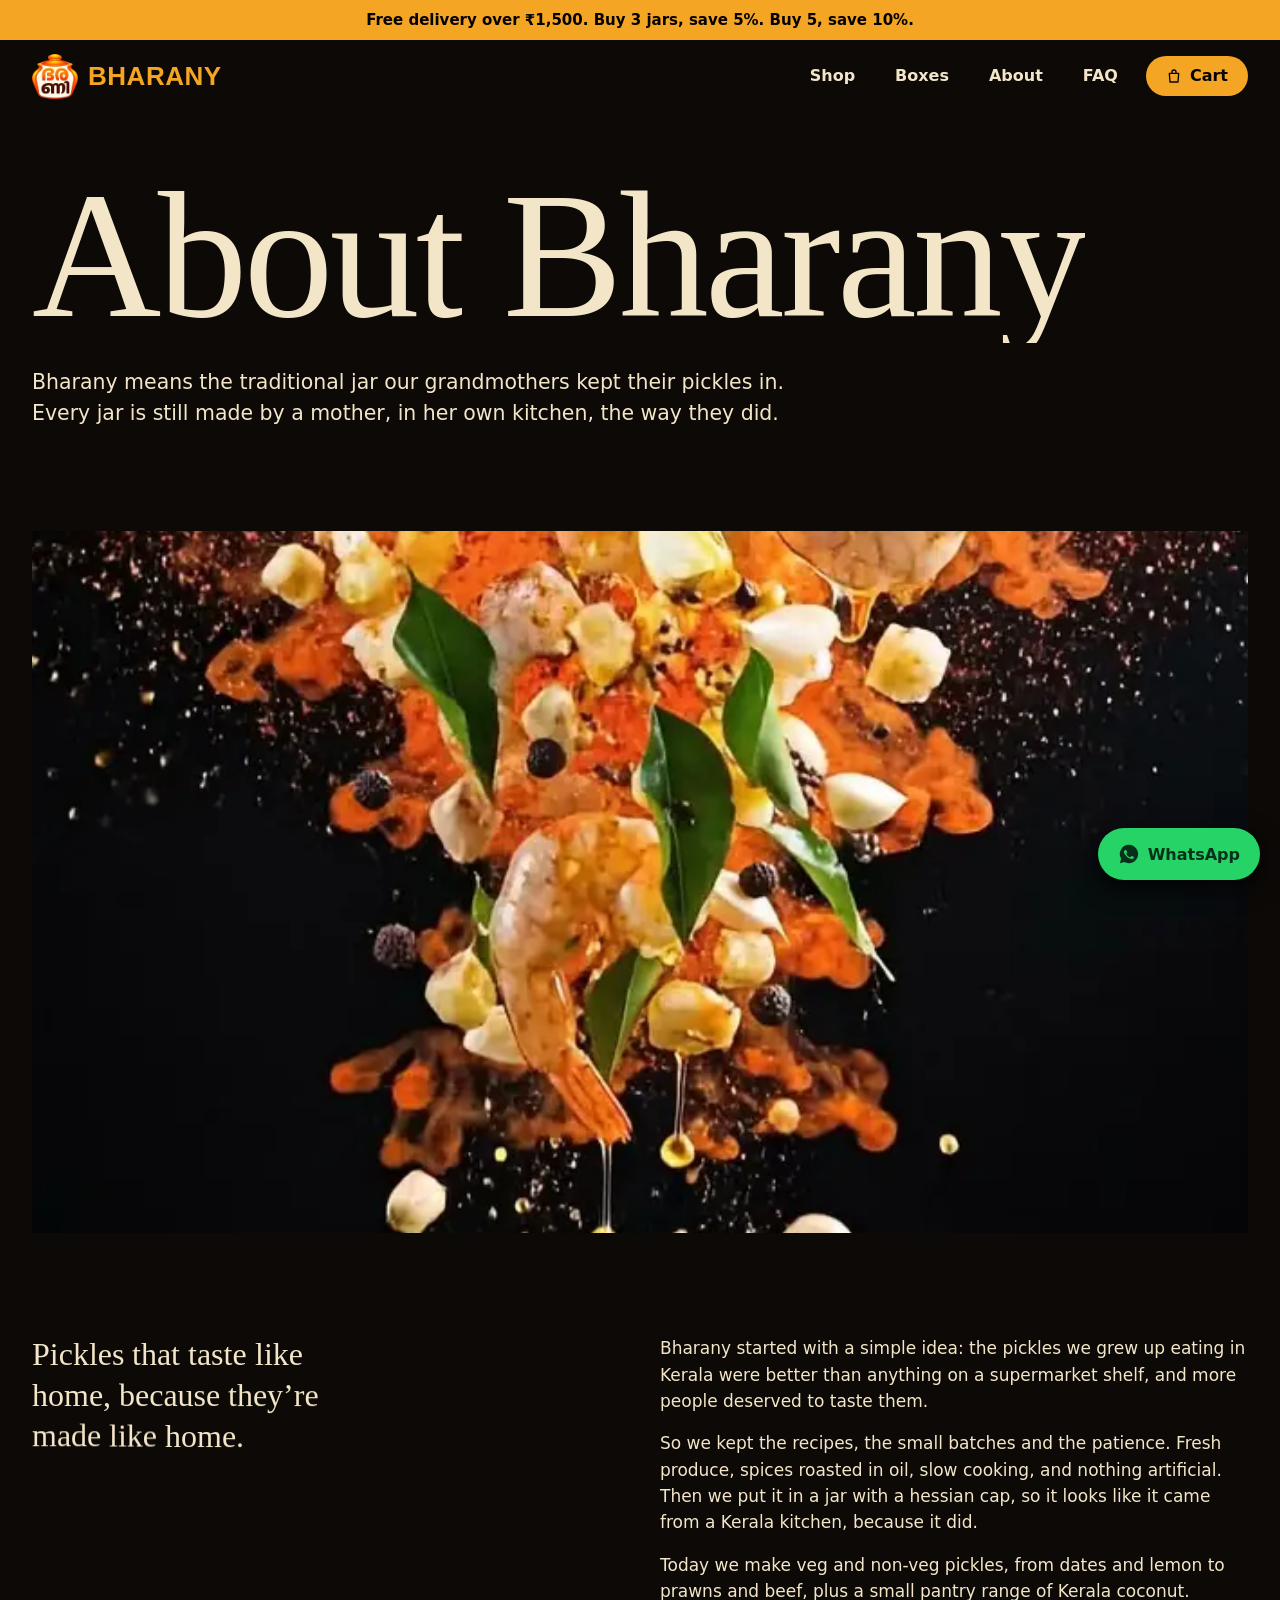
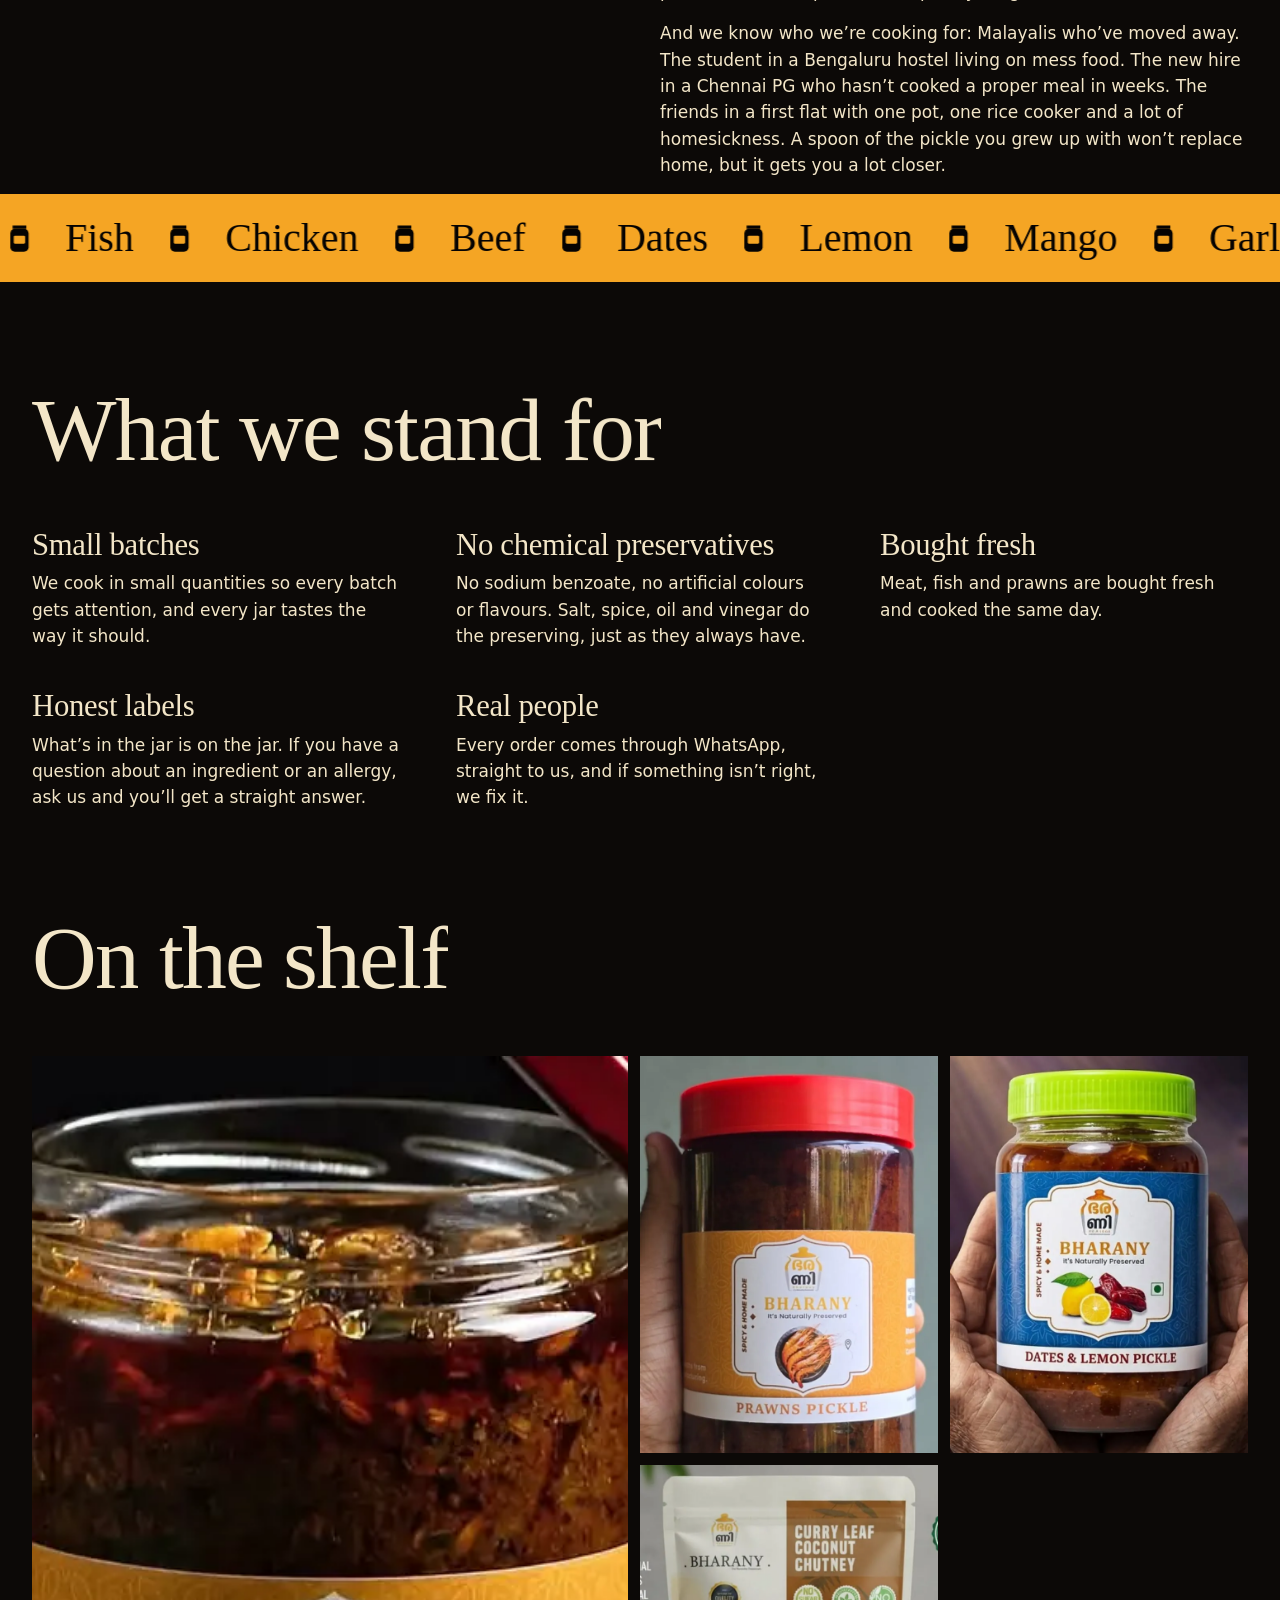
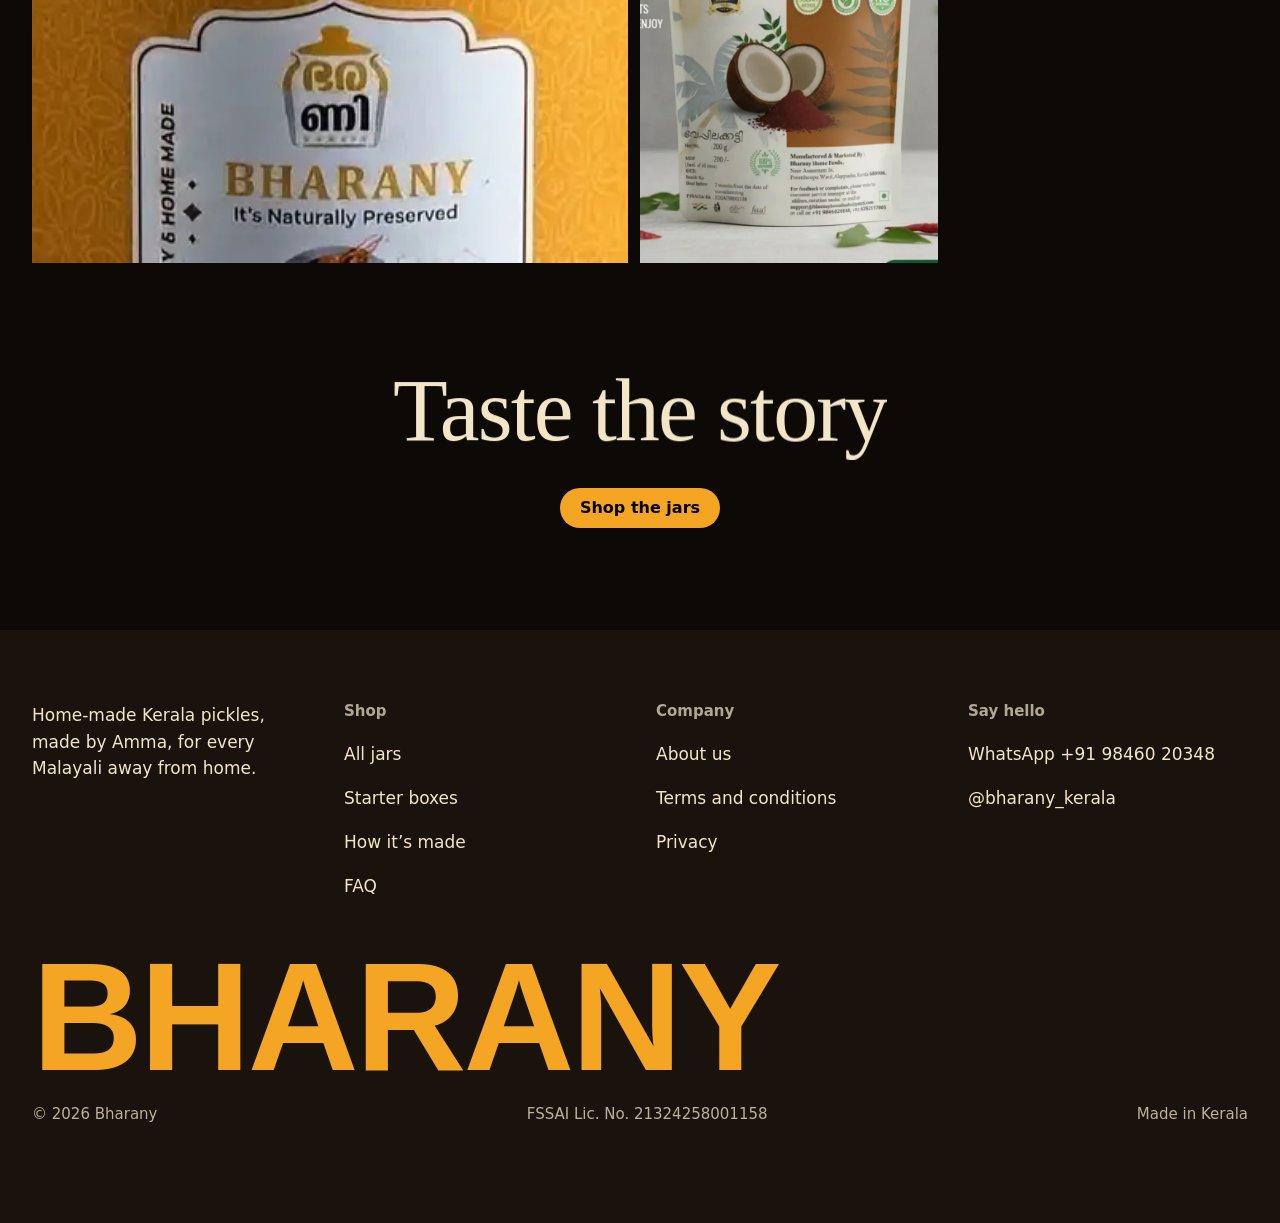
==== commit f31713bd: "Add the Bharany pot logo to the nav and as the tab icon The logo is cut out of its black background " ====
--- a/about.html
+++ b/about.html
@@ -21,6 +21,8 @@
 <meta name="theme-color" content="#0c0907">
 <link rel="preconnect" href="https://fonts.googleapis.com">
 <link href="https://fonts.googleapis.com/css2?family=Antonio:wght@700&family=Fraunces:opsz,wght@9..144,500;9..144,600&family=Anek+Malayalam:wght@400;500;600&display=swap" rel="stylesheet">
+<link rel="icon" href="img/icon-32.png" sizes="32x32" type="image/png">
+<link rel="apple-touch-icon" href="img/icon-180.png">
 <link rel="stylesheet" href="css/site.css">
 <style>
 .hero-img{height:78svh;overflow:hidden;position:relative;margin:var(--gap) var(--margin) 0}
@@ -40,7 +42,7 @@
 <body>
 <div class="progress"></div>
 <nav>
-  <a class="brand" href="index.html">BHARANY</a>
+  <a class="brand" href="index.html"><img src="img/logo.webp" width="46" height="45" alt="">BHARANY</a>
   <div class="links" id="menu">
     <a class="btn" href="index.html#products">Shop</a>
     <a class="btn" href="index.html#box-shop">Boxes</a>
--- a/css/site.css
+++ b/css/site.css
@@ -60,7 +60,8 @@
 nav{position:fixed;inset:0 0 auto 0;z-index:20;display:flex;gap:12px;align-items:center;padding:16px var(--margin);height:72px;padding-inline:var(--edge);transition:transform .4s var(--ease),background .3s}
 nav.solid{background:var(--ground)}
 nav.away{transform:translateY(-110%)}
-.brand{font:700 26px/1 var(--brand);letter-spacing:.02em;color:var(--accent)}
+.brand{font:700 26px/1 var(--brand);letter-spacing:.02em;color:var(--accent);display:inline-flex;align-items:center;gap:10px}
+.brand img{width:46px;height:45px;flex:none}
 .links{display:flex;gap:8px;margin-left:auto}
 .links .btn{background:none;padding:12px 16px}
 .links .btn:hover{background:var(--surface-2)}
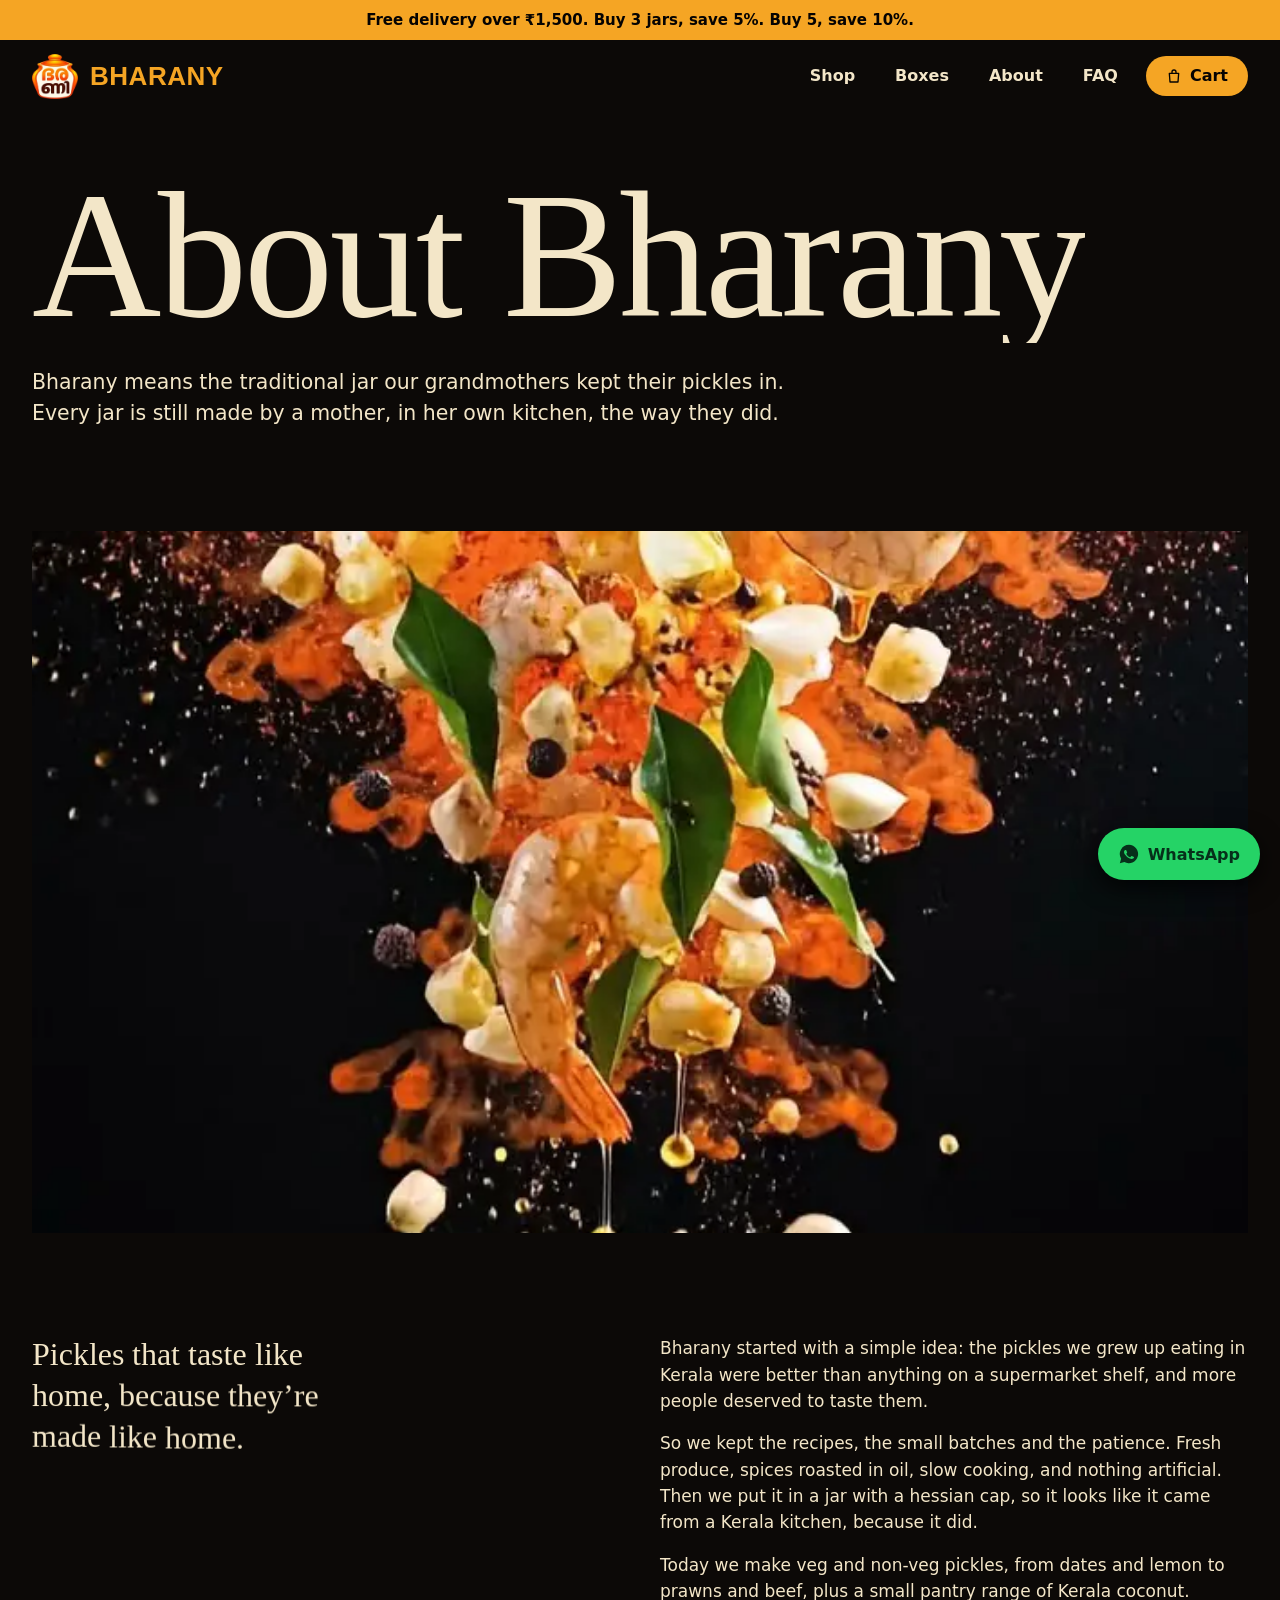
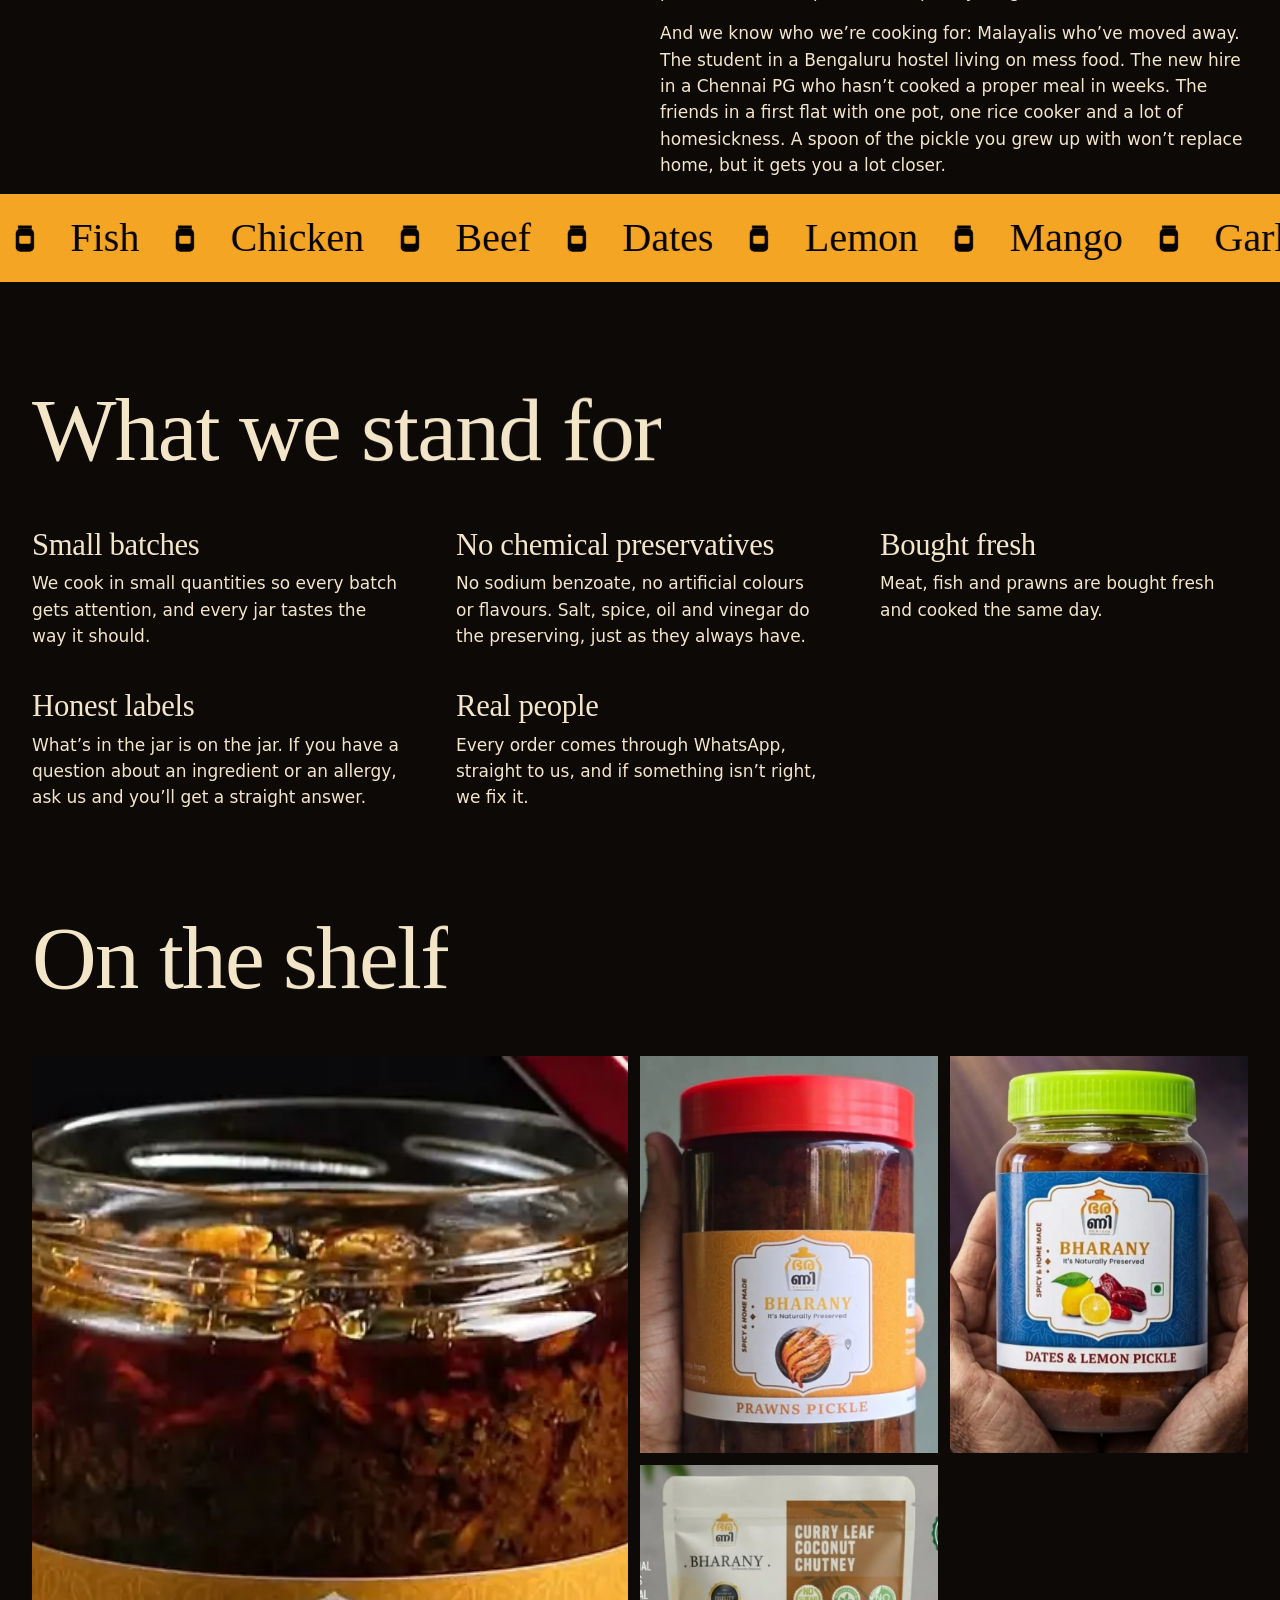
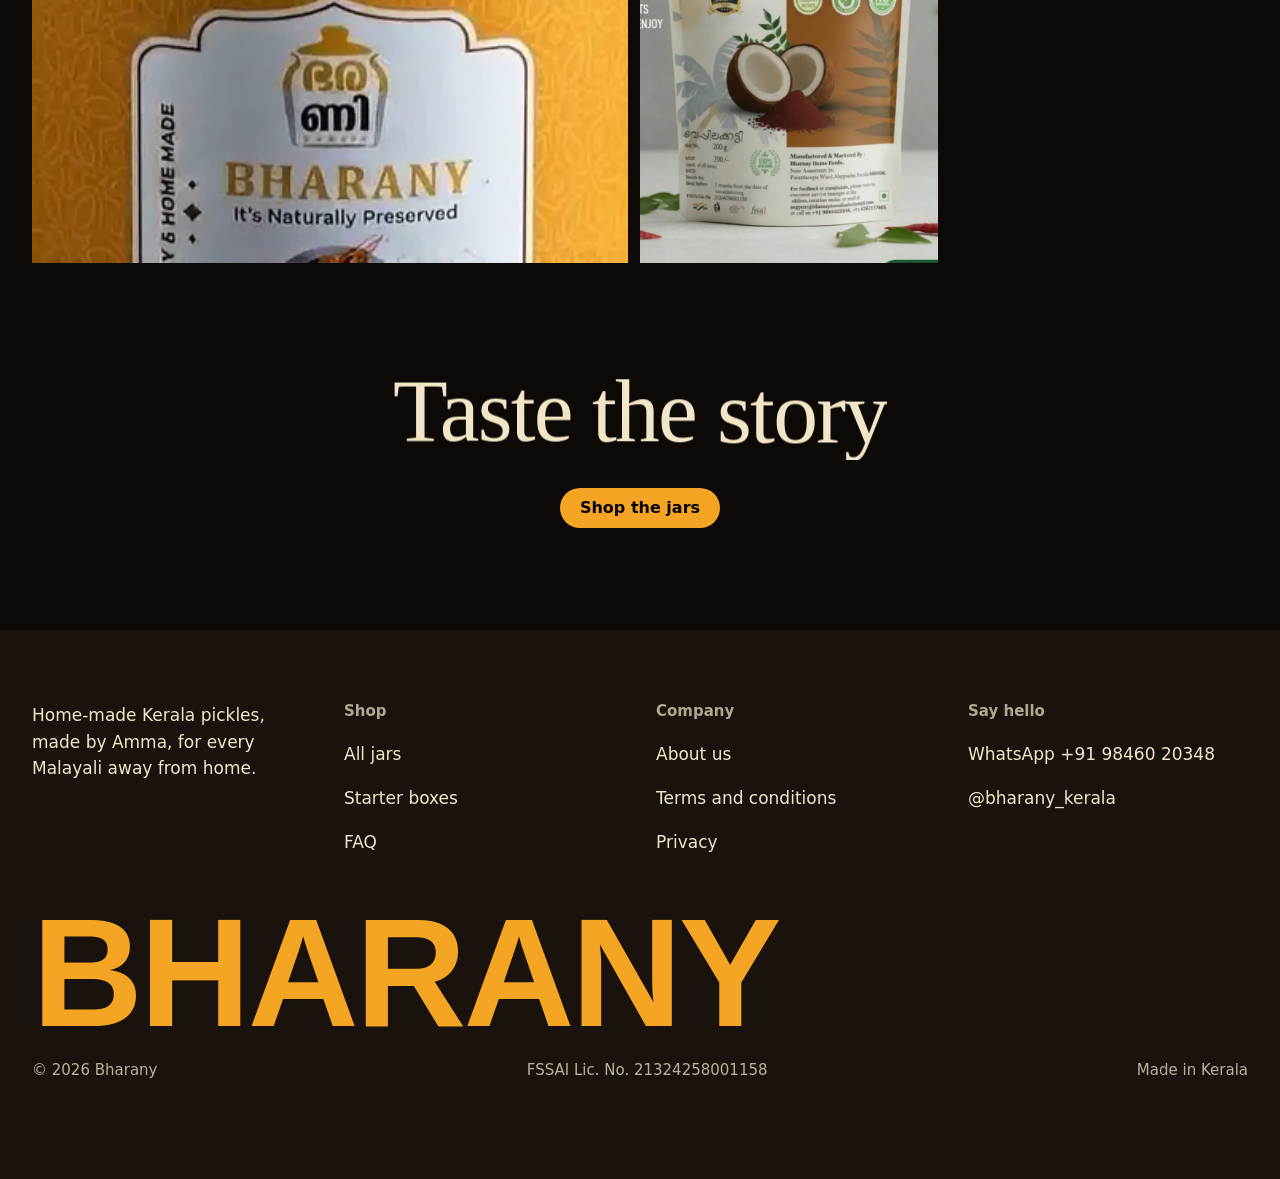
==== commit 800014fa: "Remove the 'From Amma's kitchen to your table' section Drops the section, its sideways scroll animat" ====
--- a/about.html
+++ b/about.html
@@ -102,7 +102,7 @@
 <footer>
   <div class="foot">
     <div><p>Home-made Kerala pickles, made by Amma, for every Malayali away from home.</p></div>
-    <div><h3>Shop</h3><ul><li><a href="index.html#products">All jars</a></li><li><a href="index.html#box-shop">Starter boxes</a></li><li><a href="index.html#story">How it’s made</a></li><li><a href="index.html#faq">FAQ</a></li></ul></div>
+    <div><h3>Shop</h3><ul><li><a href="index.html#products">All jars</a></li><li><a href="index.html#box-shop">Starter boxes</a></li><li><a href="index.html#faq">FAQ</a></li></ul></div>
     <div><h3>Company</h3><ul><li><a href="about.html">About us</a></li><li><a href="terms.html">Terms and conditions</a></li><li><a href="privacy.html">Privacy</a></li></ul></div>
     <div><h3>Say hello</h3><ul><li><a href="https://wa.me/919846020348" target="_blank" rel="noopener">WhatsApp +91 98460 20348</a></li><li><a href="https://www.instagram.com/bharany_kerala">@bharany_kerala</a></li></ul></div>
   </div>
--- a/css/site.css
+++ b/css/site.css
@@ -60,7 +60,7 @@
 nav{position:fixed;inset:0 0 auto 0;z-index:20;display:flex;gap:12px;align-items:center;padding:16px var(--margin);height:72px;padding-inline:var(--edge);transition:transform .4s var(--ease),background .3s}
 nav.solid{background:var(--ground)}
 nav.away{transform:translateY(-110%)}
-.brand{font:700 26px/1 var(--brand);letter-spacing:.02em;color:var(--accent);display:inline-flex;align-items:center;gap:10px}
+.brand{font:700 26px/1 var(--brand);letter-spacing:.02em;color:var(--accent);display:inline-flex;align-items:center;gap:12px}
 .brand img{width:46px;height:45px;flex:none}
 .links{display:flex;gap:8px;margin-left:auto}
 .links .btn{background:none;padding:12px 16px}
